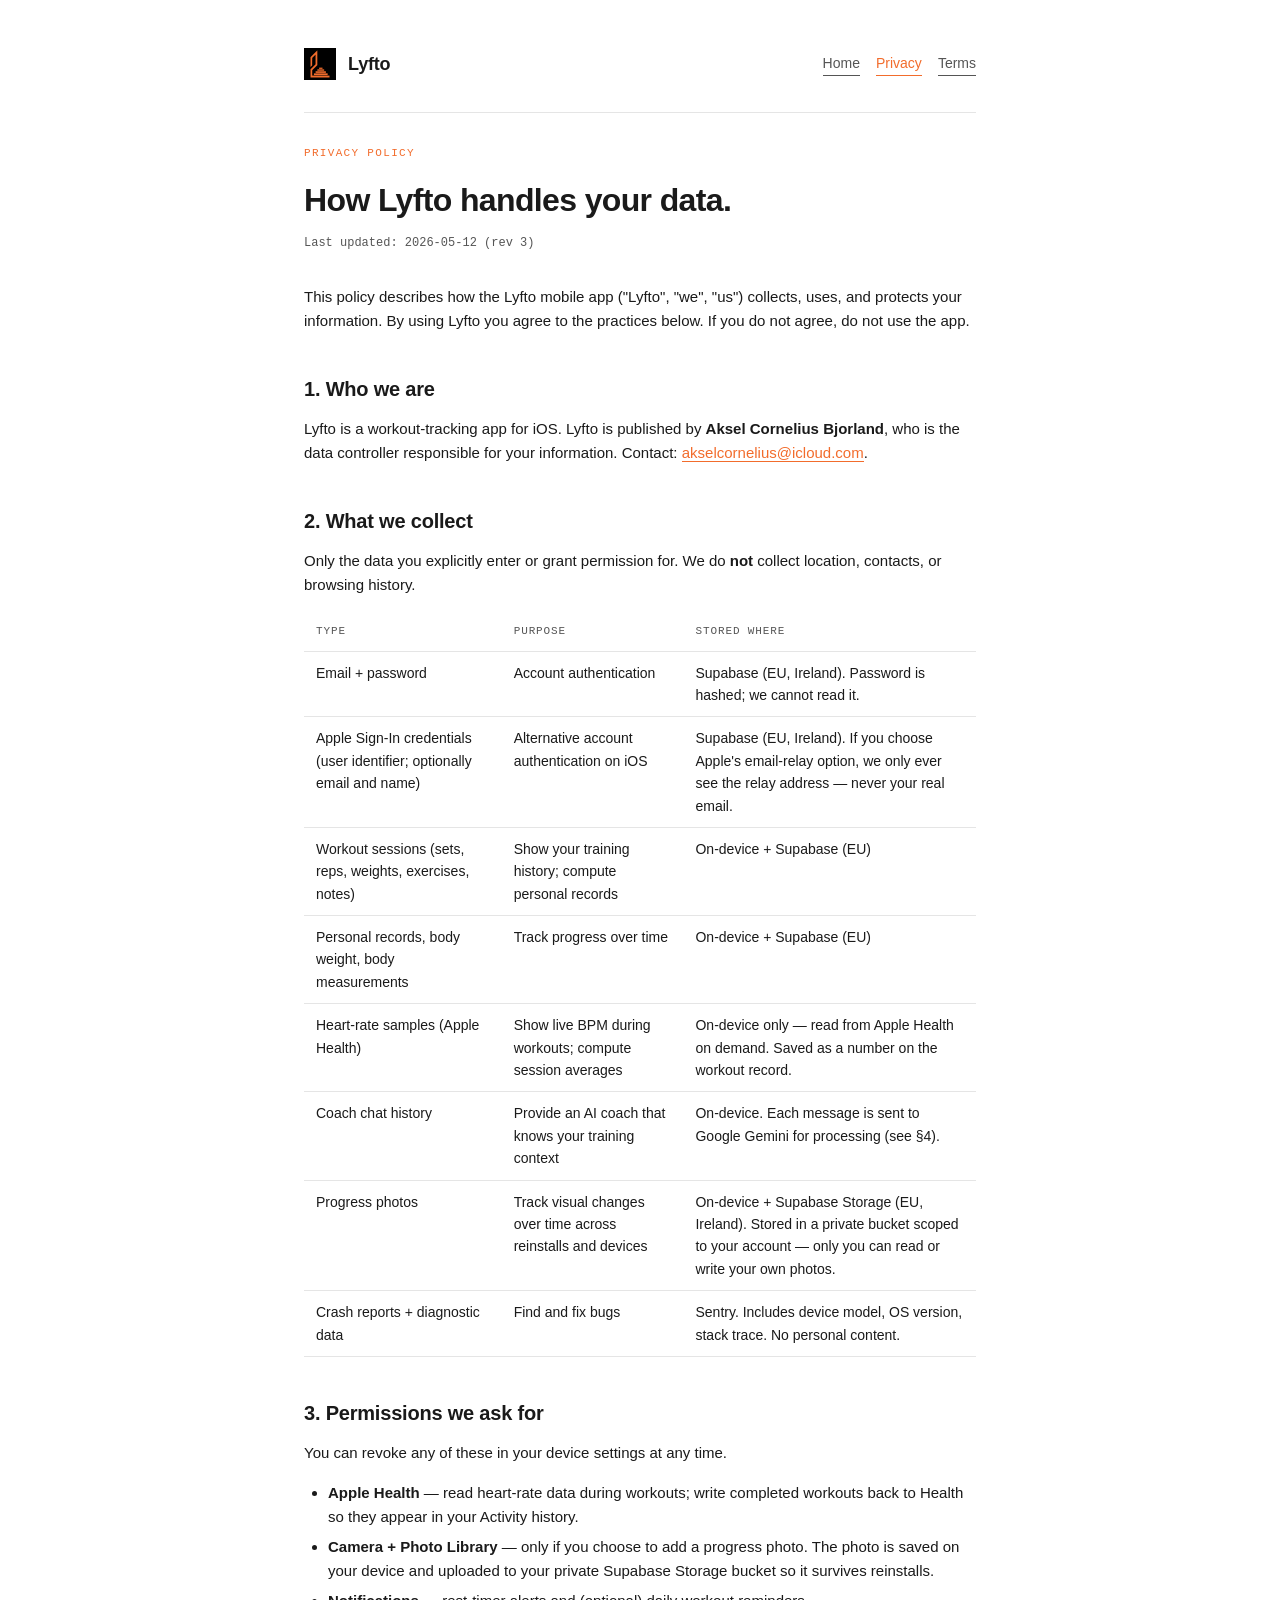
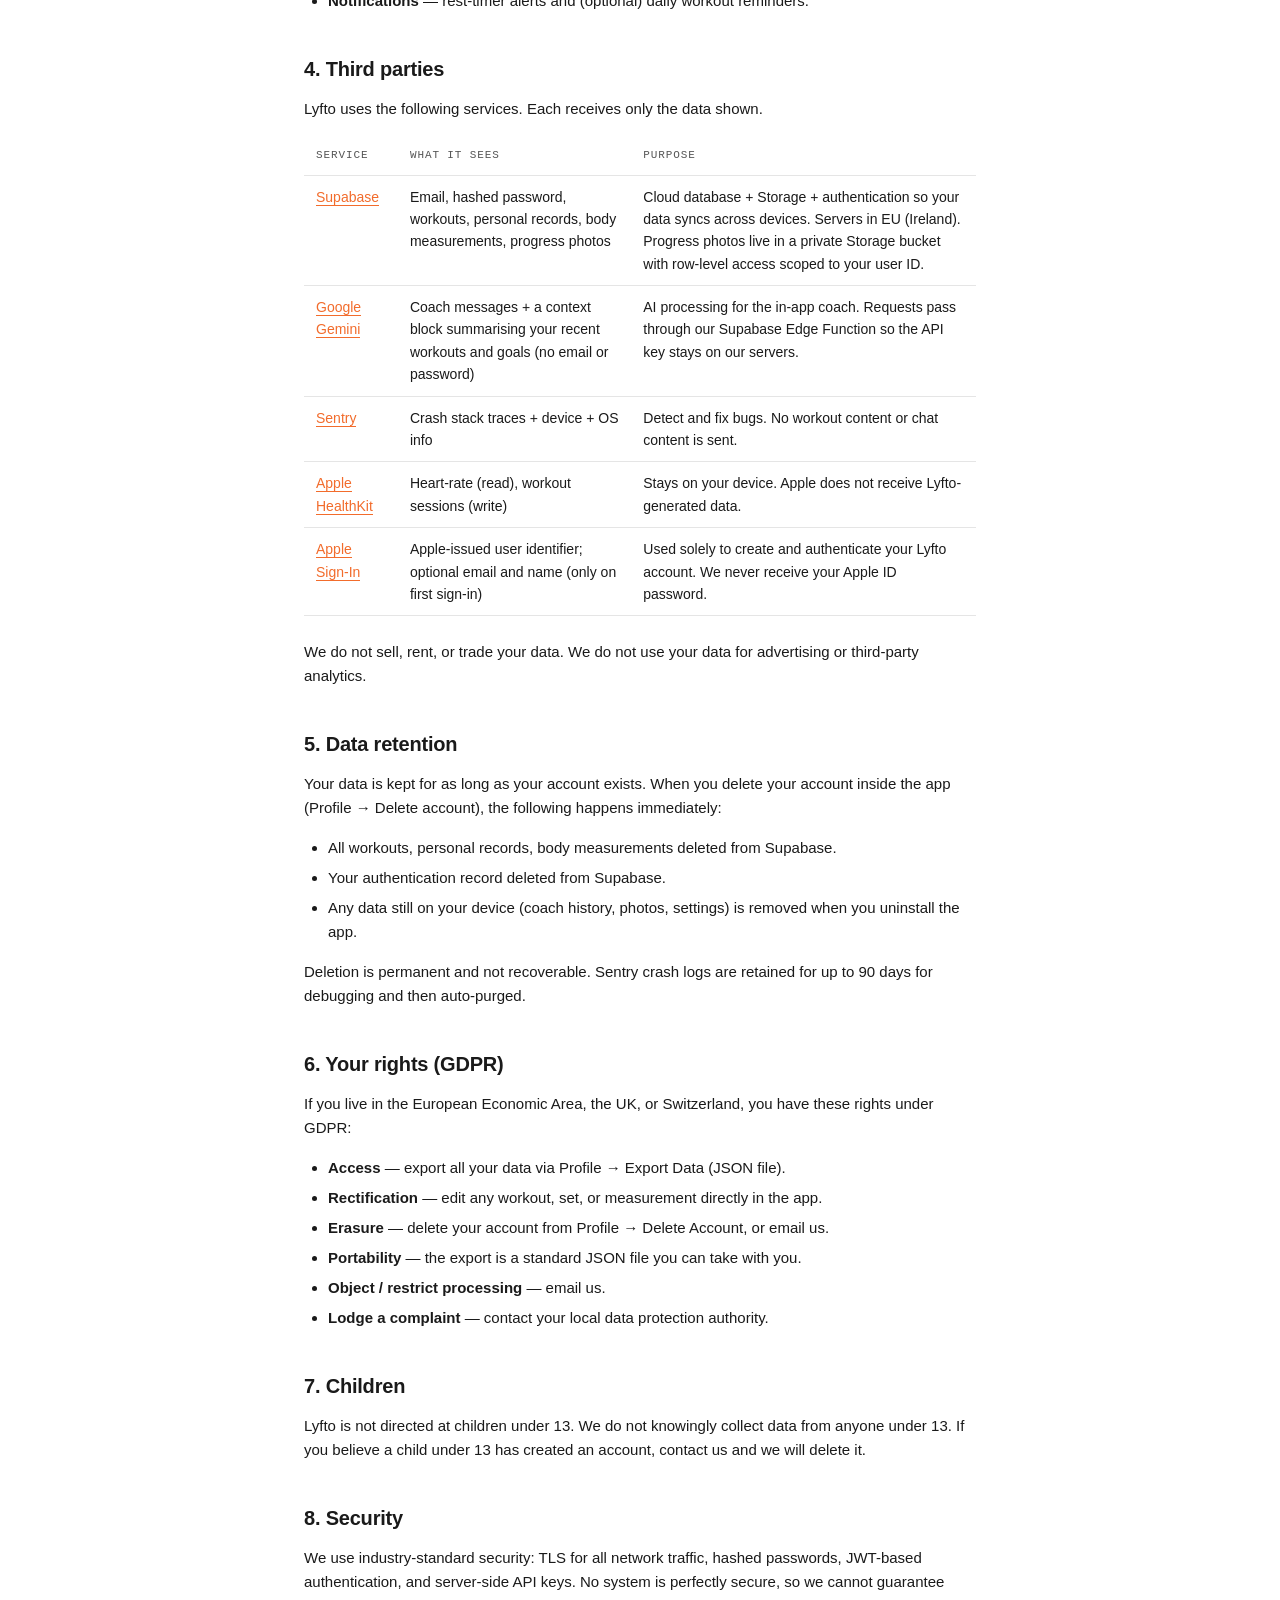
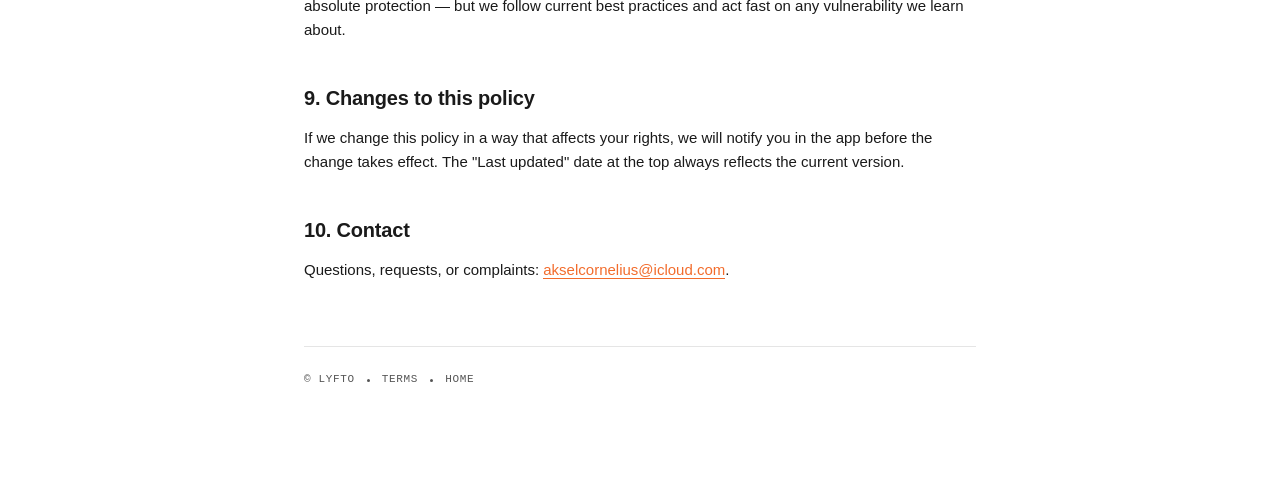
==== privacy.html @ dcddccf0 "fix: Bjorland (not Bjørland)" ====
<!doctype html>
<html lang="en">
<head>
<meta charset="utf-8" />
<meta name="viewport" content="width=device-width, initial-scale=1" />
<title>Lyfto — Privacy Policy</title>
<link rel="stylesheet" href="style.css" />
</head>
<body>
<main>
  <header>
    <div class="brand-mark"></div>
    <span class="brand-name">Lyfto</span>
    <nav>
      <a href="index.html">Home</a>
      <a href="privacy.html" class="active">Privacy</a>
      <a href="terms.html">Terms</a>
    </nav>
  </header>

  <div class="eyebrow">Privacy Policy</div>
  <h1>How Lyfto handles your data.</h1>
  <p class="updated">Last updated: 2026-05-12 (rev 3)</p>

  <p>This policy describes how the Lyfto mobile app ("Lyfto", "we", "us") collects, uses, and protects your information. By using Lyfto you agree to the practices below. If you do not agree, do not use the app.</p>

  <h2>1. Who we are</h2>
  <p>Lyfto is a workout-tracking app for iOS. Lyfto is published by <strong>Aksel Cornelius Bjorland</strong>, who is the data controller responsible for your information. Contact: <a href="mailto:akselcornelius@icloud.com">akselcornelius@icloud.com</a>.</p>

  <h2>2. What we collect</h2>
  <p>Only the data you explicitly enter or grant permission for. We do <strong>not</strong> collect location, contacts, or browsing history.</p>

  <table>
    <thead>
      <tr><th>Type</th><th>Purpose</th><th>Stored where</th></tr>
    </thead>
    <tbody>
      <tr>
        <td>Email + password</td>
        <td>Account authentication</td>
        <td>Supabase (EU, Ireland). Password is hashed; we cannot read it.</td>
      </tr>
      <tr>
        <td>Apple Sign-In credentials (user identifier; optionally email and name)</td>
        <td>Alternative account authentication on iOS</td>
        <td>Supabase (EU, Ireland). If you choose Apple's email-relay option, we only ever see the relay address — never your real email.</td>
      </tr>
      <tr>
        <td>Workout sessions (sets, reps, weights, exercises, notes)</td>
        <td>Show your training history; compute personal records</td>
        <td>On-device + Supabase (EU)</td>
      </tr>
      <tr>
        <td>Personal records, body weight, body measurements</td>
        <td>Track progress over time</td>
        <td>On-device + Supabase (EU)</td>
      </tr>
      <tr>
        <td>Heart-rate samples (Apple Health)</td>
        <td>Show live BPM during workouts; compute session averages</td>
        <td>On-device only — read from Apple Health on demand. Saved as a number on the workout record.</td>
      </tr>
      <tr>
        <td>Coach chat history</td>
        <td>Provide an AI coach that knows your training context</td>
        <td>On-device. Each message is sent to Google Gemini for processing (see §4).</td>
      </tr>
      <tr>
        <td>Progress photos</td>
        <td>Track visual changes over time across reinstalls and devices</td>
        <td>On-device + Supabase Storage (EU, Ireland). Stored in a private bucket scoped to your account — only you can read or write your own photos.</td>
      </tr>
      <tr>
        <td>Crash reports + diagnostic data</td>
        <td>Find and fix bugs</td>
        <td>Sentry. Includes device model, OS version, stack trace. No personal content.</td>
      </tr>
    </tbody>
  </table>

  <h2>3. Permissions we ask for</h2>
  <p>You can revoke any of these in your device settings at any time.</p>
  <ul>
    <li><strong>Apple Health</strong> — read heart-rate data during workouts; write completed workouts back to Health so they appear in your Activity history.</li>
    <li><strong>Camera + Photo Library</strong> — only if you choose to add a progress photo. The photo is saved on your device and uploaded to your private Supabase Storage bucket so it survives reinstalls.</li>
    <li><strong>Notifications</strong> — rest-timer alerts and (optional) daily workout reminders.</li>
  </ul>

  <h2>4. Third parties</h2>
  <p>Lyfto uses the following services. Each receives only the data shown.</p>

  <table>
    <thead>
      <tr><th>Service</th><th>What it sees</th><th>Purpose</th></tr>
    </thead>
    <tbody>
      <tr>
        <td><a href="https://supabase.com/privacy" target="_blank" rel="noopener">Supabase</a></td>
        <td>Email, hashed password, workouts, personal records, body measurements, progress photos</td>
        <td>Cloud database + Storage + authentication so your data syncs across devices. Servers in EU (Ireland). Progress photos live in a private Storage bucket with row-level access scoped to your user ID.</td>
      </tr>
      <tr>
        <td><a href="https://policies.google.com/privacy" target="_blank" rel="noopener">Google Gemini</a></td>
        <td>Coach messages + a context block summarising your recent workouts and goals (no email or password)</td>
        <td>AI processing for the in-app coach. Requests pass through our Supabase Edge Function so the API key stays on our servers.</td>
      </tr>
      <tr>
        <td><a href="https://sentry.io/privacy/" target="_blank" rel="noopener">Sentry</a></td>
        <td>Crash stack traces + device + OS info</td>
        <td>Detect and fix bugs. No workout content or chat content is sent.</td>
      </tr>
      <tr>
        <td><a href="https://www.apple.com/legal/privacy/" target="_blank" rel="noopener">Apple HealthKit</a></td>
        <td>Heart-rate (read), workout sessions (write)</td>
        <td>Stays on your device. Apple does not receive Lyfto-generated data.</td>
      </tr>
      <tr>
        <td><a href="https://www.apple.com/legal/privacy/" target="_blank" rel="noopener">Apple Sign-In</a></td>
        <td>Apple-issued user identifier; optional email and name (only on first sign-in)</td>
        <td>Used solely to create and authenticate your Lyfto account. We never receive your Apple ID password.</td>
      </tr>
    </tbody>
  </table>

  <p>We do not sell, rent, or trade your data. We do not use your data for advertising or third-party analytics.</p>

  <h2>5. Data retention</h2>
  <p>Your data is kept for as long as your account exists. When you delete your account inside the app (Profile → Delete account), the following happens immediately:</p>
  <ul>
    <li>All workouts, personal records, body measurements deleted from Supabase.</li>
    <li>Your authentication record deleted from Supabase.</li>
    <li>Any data still on your device (coach history, photos, settings) is removed when you uninstall the app.</li>
  </ul>
  <p>Deletion is permanent and not recoverable. Sentry crash logs are retained for up to 90 days for debugging and then auto-purged.</p>

  <h2>6. Your rights (GDPR)</h2>
  <p>If you live in the European Economic Area, the UK, or Switzerland, you have these rights under GDPR:</p>
  <ul>
    <li><strong>Access</strong> — export all your data via Profile → Export Data (JSON file).</li>
    <li><strong>Rectification</strong> — edit any workout, set, or measurement directly in the app.</li>
    <li><strong>Erasure</strong> — delete your account from Profile → Delete Account, or email us.</li>
    <li><strong>Portability</strong> — the export is a standard JSON file you can take with you.</li>
    <li><strong>Object / restrict processing</strong> — email us.</li>
    <li><strong>Lodge a complaint</strong> — contact your local data protection authority.</li>
  </ul>

  <h2>7. Children</h2>
  <p>Lyfto is not directed at children under 13. We do not knowingly collect data from anyone under 13. If you believe a child under 13 has created an account, contact us and we will delete it.</p>

  <h2>8. Security</h2>
  <p>We use industry-standard security: TLS for all network traffic, hashed passwords, JWT-based authentication, and server-side API keys. No system is perfectly secure, so we cannot guarantee absolute protection — but we follow current best practices and act fast on any vulnerability we learn about.</p>

  <h2>9. Changes to this policy</h2>
  <p>If we change this policy in a way that affects your rights, we will notify you in the app before the change takes effect. The "Last updated" date at the top always reflects the current version.</p>

  <h2>10. Contact</h2>
  <p>Questions, requests, or complaints: <a href="mailto:akselcornelius@icloud.com">akselcornelius@icloud.com</a>.</p>

  <footer>
    <span>© Lyfto</span>
    <span class="dot"></span>
    <a href="terms.html" style="border:none;color:inherit;">Terms</a>
    <span class="dot"></span>
    <a href="index.html" style="border:none;color:inherit;">Home</a>
  </footer>
</main>
</body>
</html>
---- style.css ----
:root {
  --bg: #ffffff;
  --bg-alt: #fafafa;
  --text: #1a1a1a;
  --text-muted: #555;
  --border: #e5e5e5;
  --accent: #f26c2c;
  --mono: ui-monospace, SFMono-Regular, Menlo, Consolas, monospace;
  --sans: -apple-system, BlinkMacSystemFont, "Segoe UI", Helvetica, Arial, sans-serif;
}

@media (prefers-color-scheme: dark) {
  :root {
    --bg: #0a0a0a;
    --bg-alt: #111;
    --text: #f5f5f5;
    --text-muted: #aaa;
    --border: rgba(255,255,255,0.1);
  }
}

* { box-sizing: border-box; }

html, body {
  margin: 0;
  padding: 0;
  background: var(--bg);
  color: var(--text);
  font-family: var(--sans);
  -webkit-font-smoothing: antialiased;
  line-height: 1.6;
}

main {
  max-width: 720px;
  margin: 0 auto;
  padding: 48px 24px 96px;
}

header {
  display: flex;
  align-items: center;
  gap: 12px;
  padding-bottom: 32px;
  border-bottom: 1px solid var(--border);
  margin-bottom: 32px;
}

.brand-mark {
  width: 32px;
  height: 32px;
  background: url("logo.png") center/contain no-repeat;
}

.brand-name {
  font-weight: 600;
  font-size: 18px;
  letter-spacing: -0.01em;
}

nav {
  margin-left: auto;
  display: flex;
  gap: 16px;
  font-size: 14px;
}

nav a {
  color: var(--text-muted);
  text-decoration: none;
}

nav a:hover, nav a.active { color: var(--accent); }

h1 {
  font-size: 32px;
  font-weight: 700;
  letter-spacing: -0.02em;
  margin: 0 0 8px;
}

.eyebrow {
  font-family: var(--mono);
  font-size: 11px;
  letter-spacing: 0.12em;
  text-transform: uppercase;
  color: var(--accent);
  margin-bottom: 12px;
}

.updated {
  font-family: var(--mono);
  font-size: 12px;
  color: var(--text-muted);
  margin-bottom: 32px;
}

h2 {
  font-size: 20px;
  font-weight: 600;
  margin: 40px 0 12px;
  letter-spacing: -0.01em;
}

h3 {
  font-size: 16px;
  font-weight: 600;
  margin: 24px 0 8px;
}

p, li {
  font-size: 15px;
  color: var(--text);
}

p { margin: 0 0 16px; }

ul, ol {
  padding-left: 24px;
  margin: 0 0 16px;
}

li { margin-bottom: 6px; }

a {
  color: var(--accent);
  text-decoration: none;
  border-bottom: 1px solid currentColor;
}

a:hover { opacity: 0.8; }

table {
  width: 100%;
  border-collapse: collapse;
  margin: 16px 0 24px;
  font-size: 14px;
}

th, td {
  padding: 10px 12px;
  text-align: left;
  border-bottom: 1px solid var(--border);
  vertical-align: top;
}

th {
  font-family: var(--mono);
  font-size: 11px;
  letter-spacing: 0.08em;
  text-transform: uppercase;
  color: var(--text-muted);
  font-weight: 500;
}

code, .mono {
  font-family: var(--mono);
  font-size: 13px;
  background: var(--bg-alt);
  padding: 2px 6px;
  border-radius: 4px;
  border: 1px solid var(--border);
}

footer {
  margin-top: 64px;
  padding-top: 24px;
  border-top: 1px solid var(--border);
  font-family: var(--mono);
  font-size: 11px;
  letter-spacing: 0.06em;
  text-transform: uppercase;
  color: var(--text-muted);
  display: flex;
  gap: 12px;
  align-items: center;
}

footer .dot {
  width: 3px;
  height: 3px;
  border-radius: 50%;
  background: var(--text-muted);
}
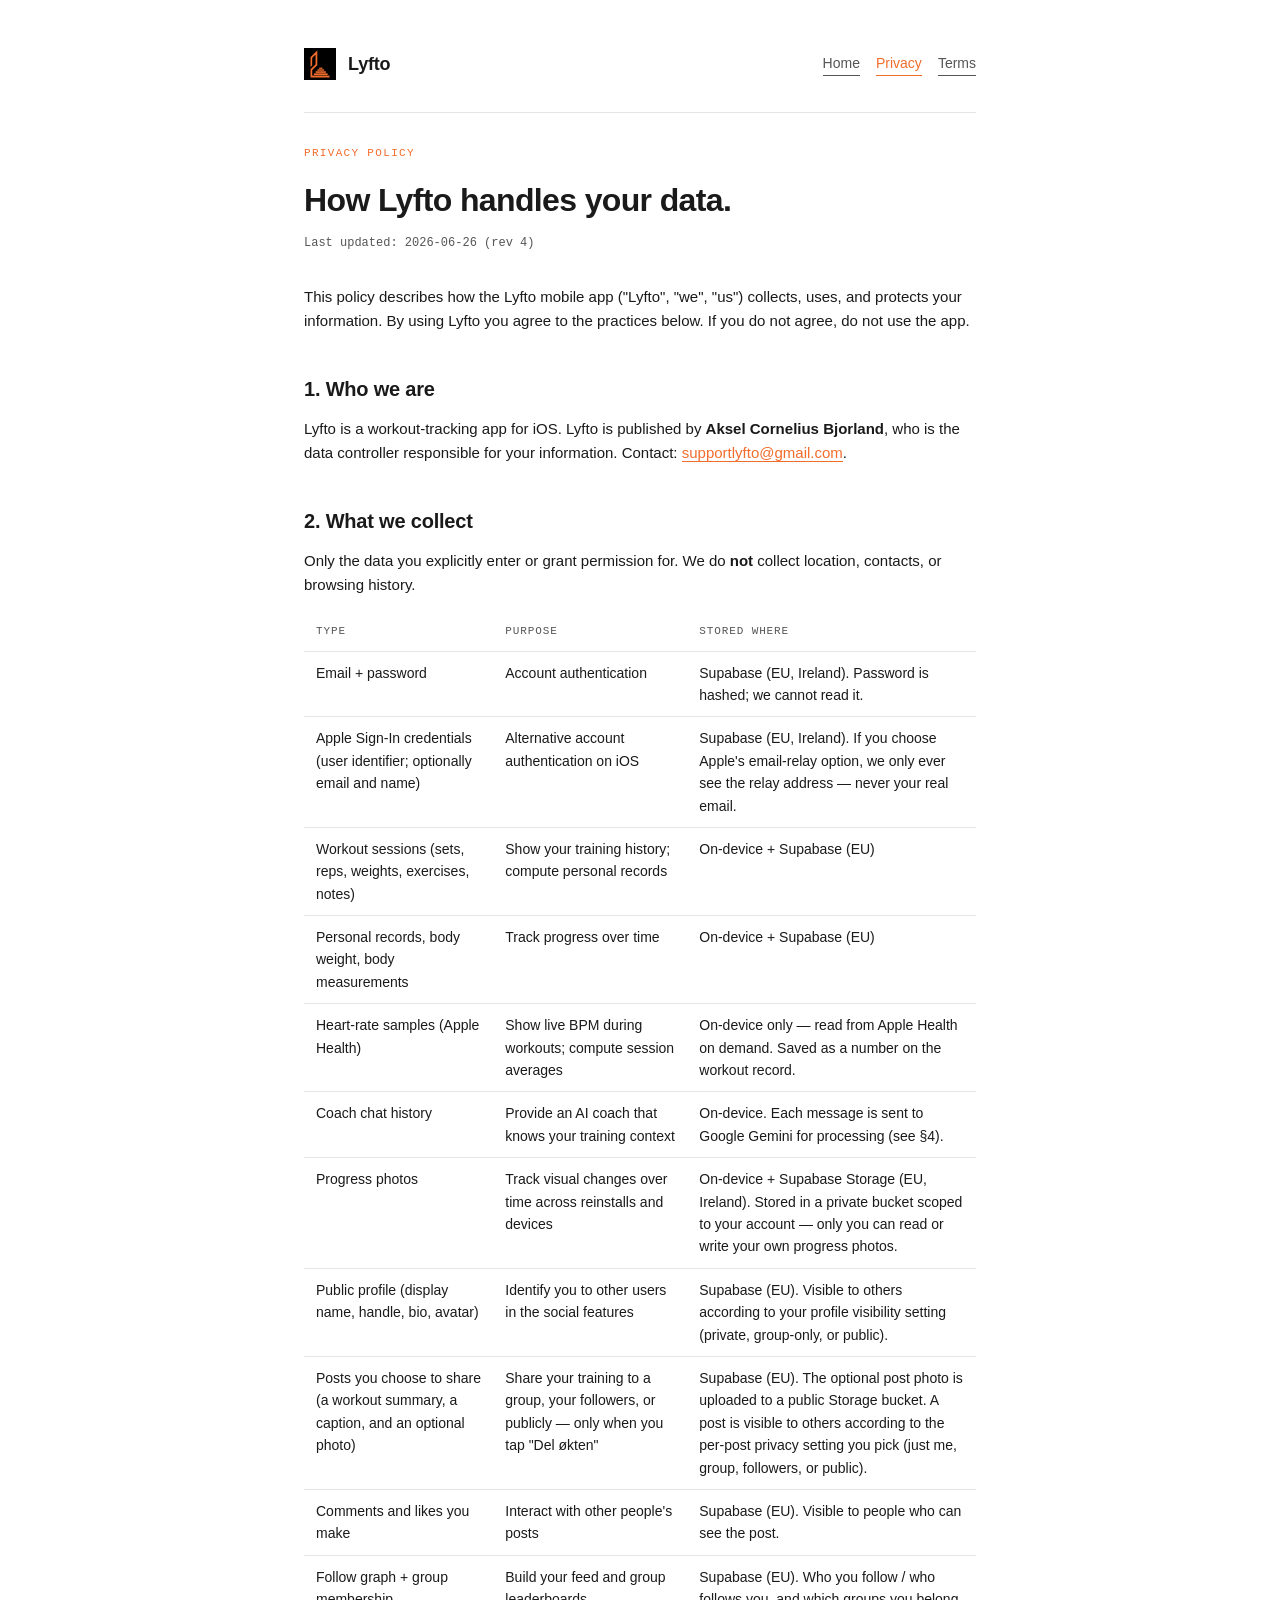
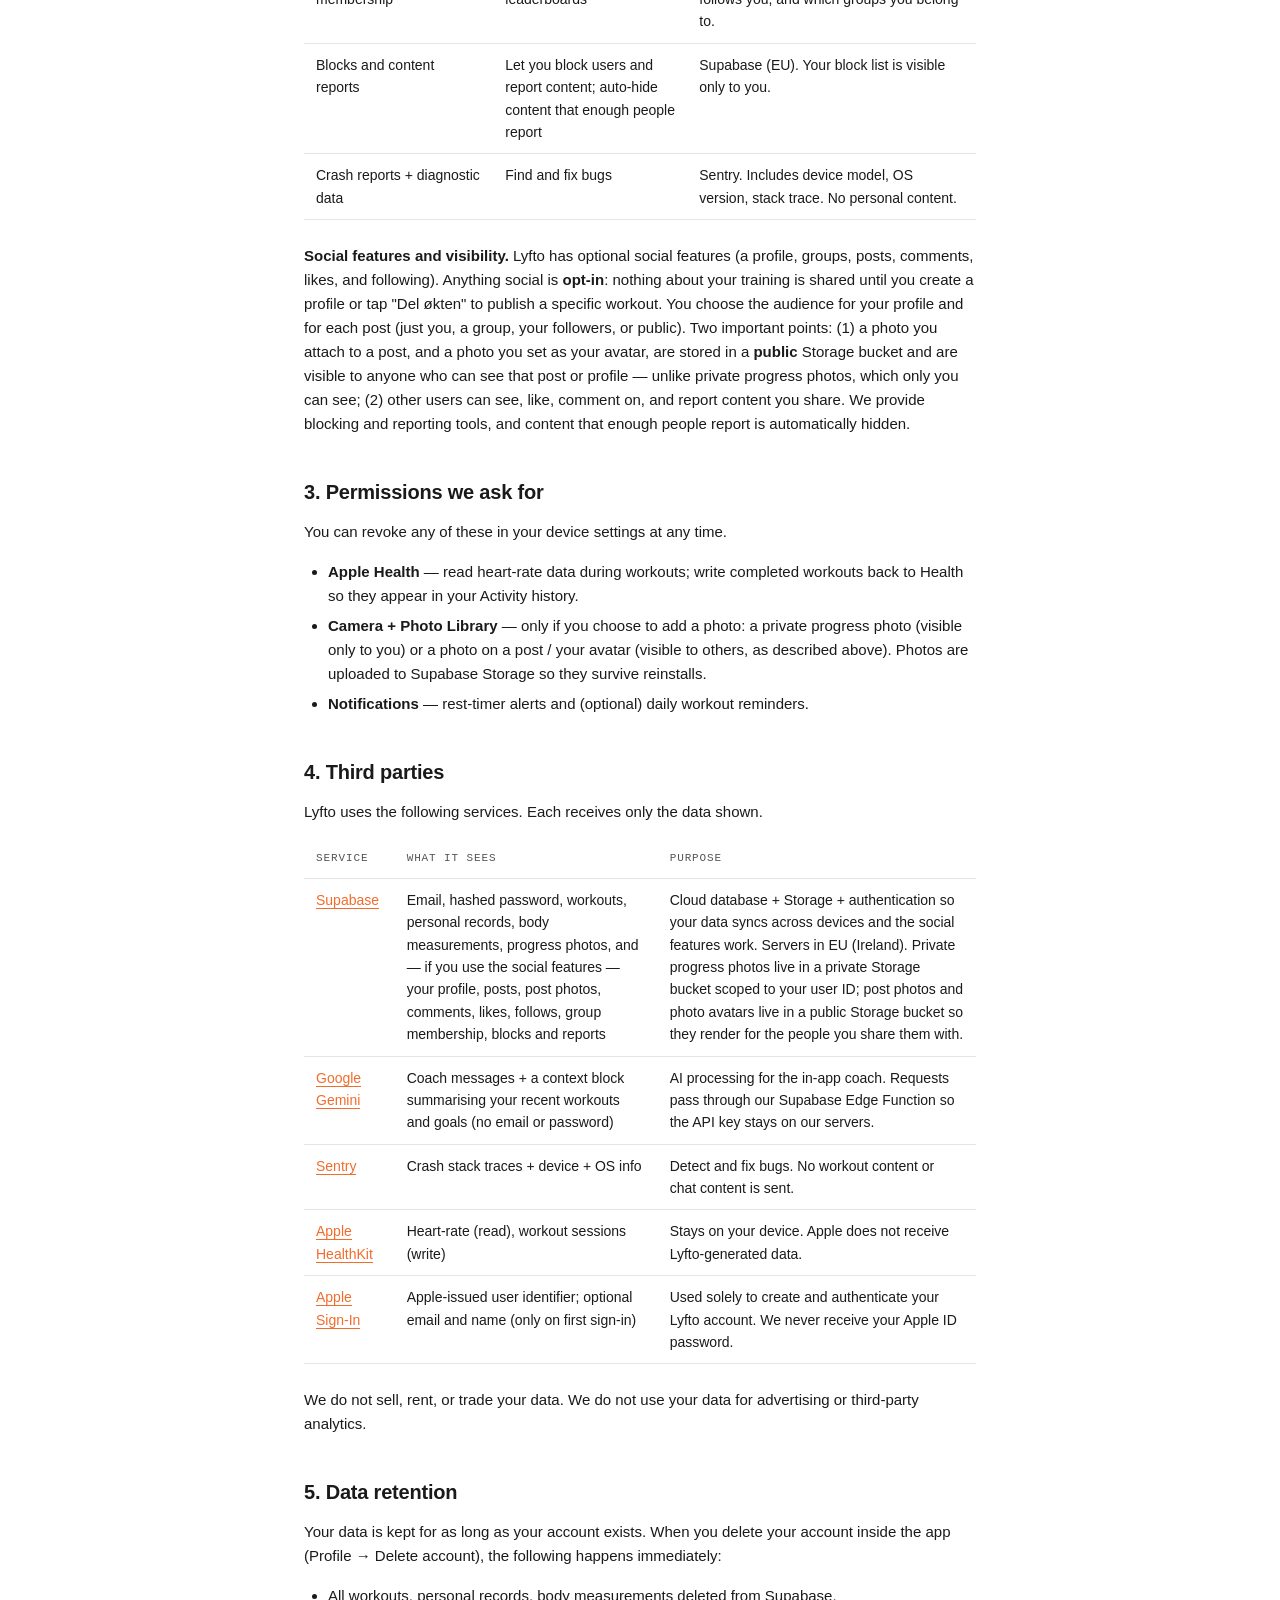
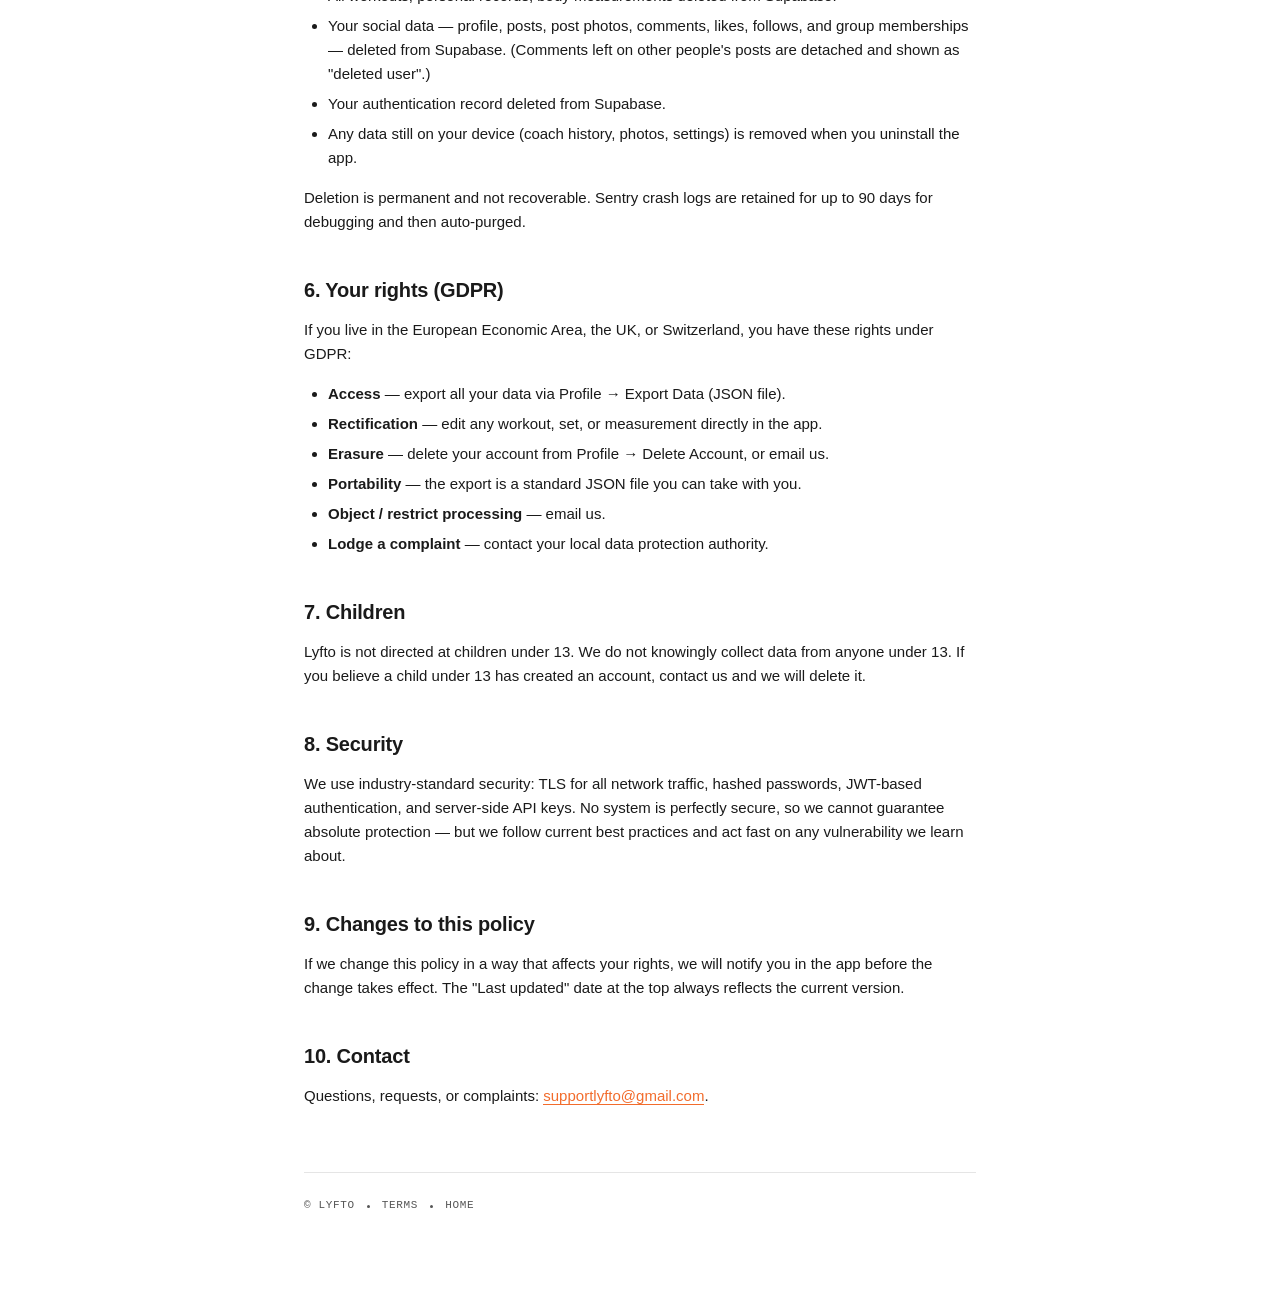
==== commit 14f02c69: "Update privacy + terms: support email, social/UGC disclosure, dates - Contact email -> supportlyfto@" ====
--- a/privacy.html
+++ b/privacy.html
@@ -20,12 +20,12 @@
 
   <div class="eyebrow">Privacy Policy</div>
   <h1>How Lyfto handles your data.</h1>
-  <p class="updated">Last updated: 2026-05-12 (rev 3)</p>
+  <p class="updated">Last updated: 2026-06-26 (rev 4)</p>
 
   <p>This policy describes how the Lyfto mobile app ("Lyfto", "we", "us") collects, uses, and protects your information. By using Lyfto you agree to the practices below. If you do not agree, do not use the app.</p>
 
   <h2>1. Who we are</h2>
-  <p>Lyfto is a workout-tracking app for iOS. Lyfto is published by <strong>Aksel Cornelius Bjorland</strong>, who is the data controller responsible for your information. Contact: <a href="mailto:akselcornelius@icloud.com">akselcornelius@icloud.com</a>.</p>
+  <p>Lyfto is a workout-tracking app for iOS. Lyfto is published by <strong>Aksel Cornelius Bjorland</strong>, who is the data controller responsible for your information. Contact: <a href="mailto:supportlyfto@gmail.com">supportlyfto@gmail.com</a>.</p>
 
   <h2>2. What we collect</h2>
   <p>Only the data you explicitly enter or grant permission for. We do <strong>not</strong> collect location, contacts, or browsing history.</p>
@@ -68,7 +68,32 @@
       <tr>
         <td>Progress photos</td>
         <td>Track visual changes over time across reinstalls and devices</td>
-        <td>On-device + Supabase Storage (EU, Ireland). Stored in a private bucket scoped to your account — only you can read or write your own photos.</td>
+        <td>On-device + Supabase Storage (EU, Ireland). Stored in a private bucket scoped to your account — only you can read or write your own progress photos.</td>
+      </tr>
+      <tr>
+        <td>Public profile (display name, handle, bio, avatar)</td>
+        <td>Identify you to other users in the social features</td>
+        <td>Supabase (EU). Visible to others according to your profile visibility setting (private, group-only, or public).</td>
+      </tr>
+      <tr>
+        <td>Posts you choose to share (a workout summary, a caption, and an optional photo)</td>
+        <td>Share your training to a group, your followers, or publicly — only when you tap "Del økten"</td>
+        <td>Supabase (EU). The optional post photo is uploaded to a public Storage bucket. A post is visible to others according to the per-post privacy setting you pick (just me, group, followers, or public).</td>
+      </tr>
+      <tr>
+        <td>Comments and likes you make</td>
+        <td>Interact with other people's posts</td>
+        <td>Supabase (EU). Visible to people who can see the post.</td>
+      </tr>
+      <tr>
+        <td>Follow graph + group membership</td>
+        <td>Build your feed and group leaderboards</td>
+        <td>Supabase (EU). Who you follow / who follows you, and which groups you belong to.</td>
+      </tr>
+      <tr>
+        <td>Blocks and content reports</td>
+        <td>Let you block users and report content; auto-hide content that enough people report</td>
+        <td>Supabase (EU). Your block list is visible only to you.</td>
       </tr>
       <tr>
         <td>Crash reports + diagnostic data</td>
@@ -78,11 +103,13 @@
     </tbody>
   </table>
 
+  <p><strong>Social features and visibility.</strong> Lyfto has optional social features (a profile, groups, posts, comments, likes, and following). Anything social is <strong>opt-in</strong>: nothing about your training is shared until you create a profile or tap "Del økten" to publish a specific workout. You choose the audience for your profile and for each post (just you, a group, your followers, or public). Two important points: (1) a photo you attach to a post, and a photo you set as your avatar, are stored in a <strong>public</strong> Storage bucket and are visible to anyone who can see that post or profile — unlike private progress photos, which only you can see; (2) other users can see, like, comment on, and report content you share. We provide blocking and reporting tools, and content that enough people report is automatically hidden.</p>
+
   <h2>3. Permissions we ask for</h2>
   <p>You can revoke any of these in your device settings at any time.</p>
   <ul>
     <li><strong>Apple Health</strong> — read heart-rate data during workouts; write completed workouts back to Health so they appear in your Activity history.</li>
-    <li><strong>Camera + Photo Library</strong> — only if you choose to add a progress photo. The photo is saved on your device and uploaded to your private Supabase Storage bucket so it survives reinstalls.</li>
+    <li><strong>Camera + Photo Library</strong> — only if you choose to add a photo: a private progress photo (visible only to you) or a photo on a post / your avatar (visible to others, as described above). Photos are uploaded to Supabase Storage so they survive reinstalls.</li>
     <li><strong>Notifications</strong> — rest-timer alerts and (optional) daily workout reminders.</li>
   </ul>
 
@@ -96,8 +123,8 @@
     <tbody>
       <tr>
         <td><a href="https://supabase.com/privacy" target="_blank" rel="noopener">Supabase</a></td>
-        <td>Email, hashed password, workouts, personal records, body measurements, progress photos</td>
-        <td>Cloud database + Storage + authentication so your data syncs across devices. Servers in EU (Ireland). Progress photos live in a private Storage bucket with row-level access scoped to your user ID.</td>
+        <td>Email, hashed password, workouts, personal records, body measurements, progress photos, and — if you use the social features — your profile, posts, post photos, comments, likes, follows, group membership, blocks and reports</td>
+        <td>Cloud database + Storage + authentication so your data syncs across devices and the social features work. Servers in EU (Ireland). Private progress photos live in a private Storage bucket scoped to your user ID; post photos and photo avatars live in a public Storage bucket so they render for the people you share them with.</td>
       </tr>
       <tr>
         <td><a href="https://policies.google.com/privacy" target="_blank" rel="noopener">Google Gemini</a></td>
@@ -128,6 +155,7 @@
   <p>Your data is kept for as long as your account exists. When you delete your account inside the app (Profile → Delete account), the following happens immediately:</p>
   <ul>
     <li>All workouts, personal records, body measurements deleted from Supabase.</li>
+    <li>Your social data — profile, posts, post photos, comments, likes, follows, and group memberships — deleted from Supabase. (Comments left on other people's posts are detached and shown as "deleted user".)</li>
     <li>Your authentication record deleted from Supabase.</li>
     <li>Any data still on your device (coach history, photos, settings) is removed when you uninstall the app.</li>
   </ul>
@@ -154,7 +182,7 @@
   <p>If we change this policy in a way that affects your rights, we will notify you in the app before the change takes effect. The "Last updated" date at the top always reflects the current version.</p>
 
   <h2>10. Contact</h2>
-  <p>Questions, requests, or complaints: <a href="mailto:akselcornelius@icloud.com">akselcornelius@icloud.com</a>.</p>
+  <p>Questions, requests, or complaints: <a href="mailto:supportlyfto@gmail.com">supportlyfto@gmail.com</a>.</p>
 
   <footer>
     <span>© Lyfto</span>
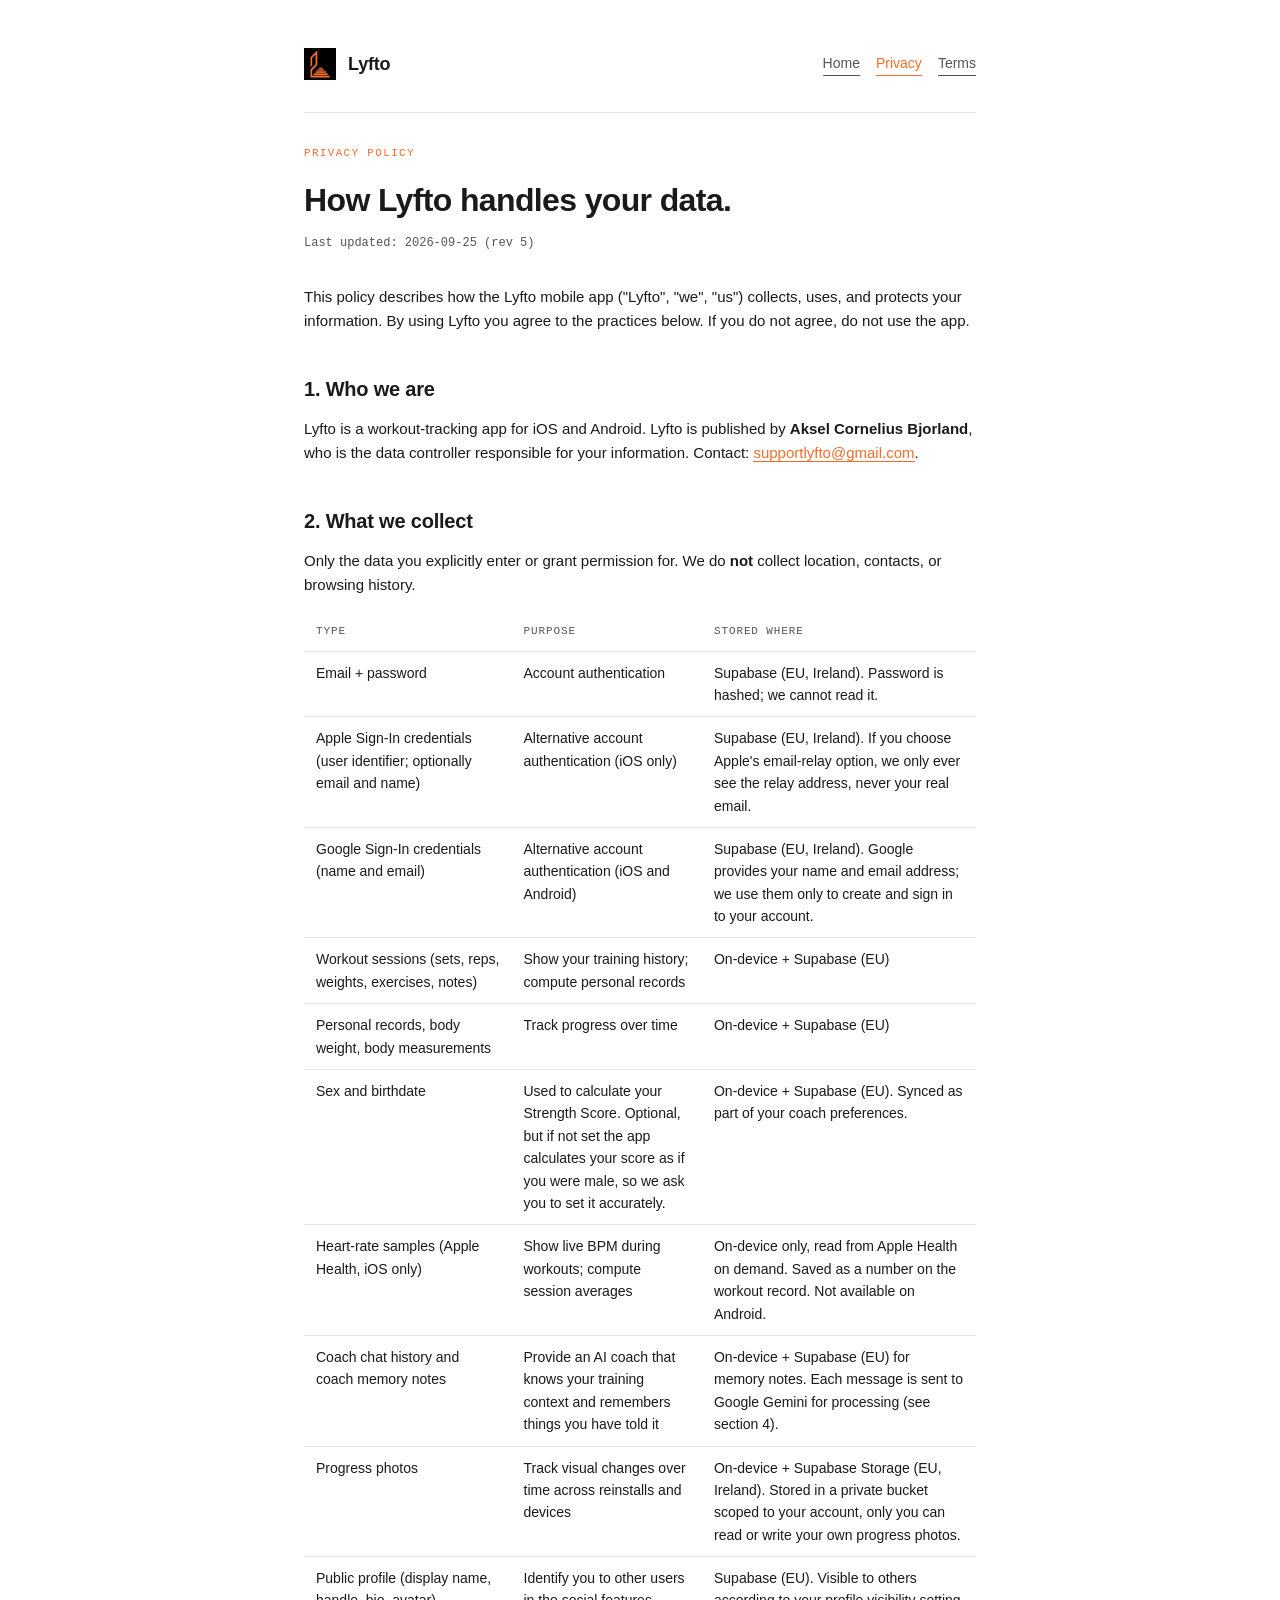
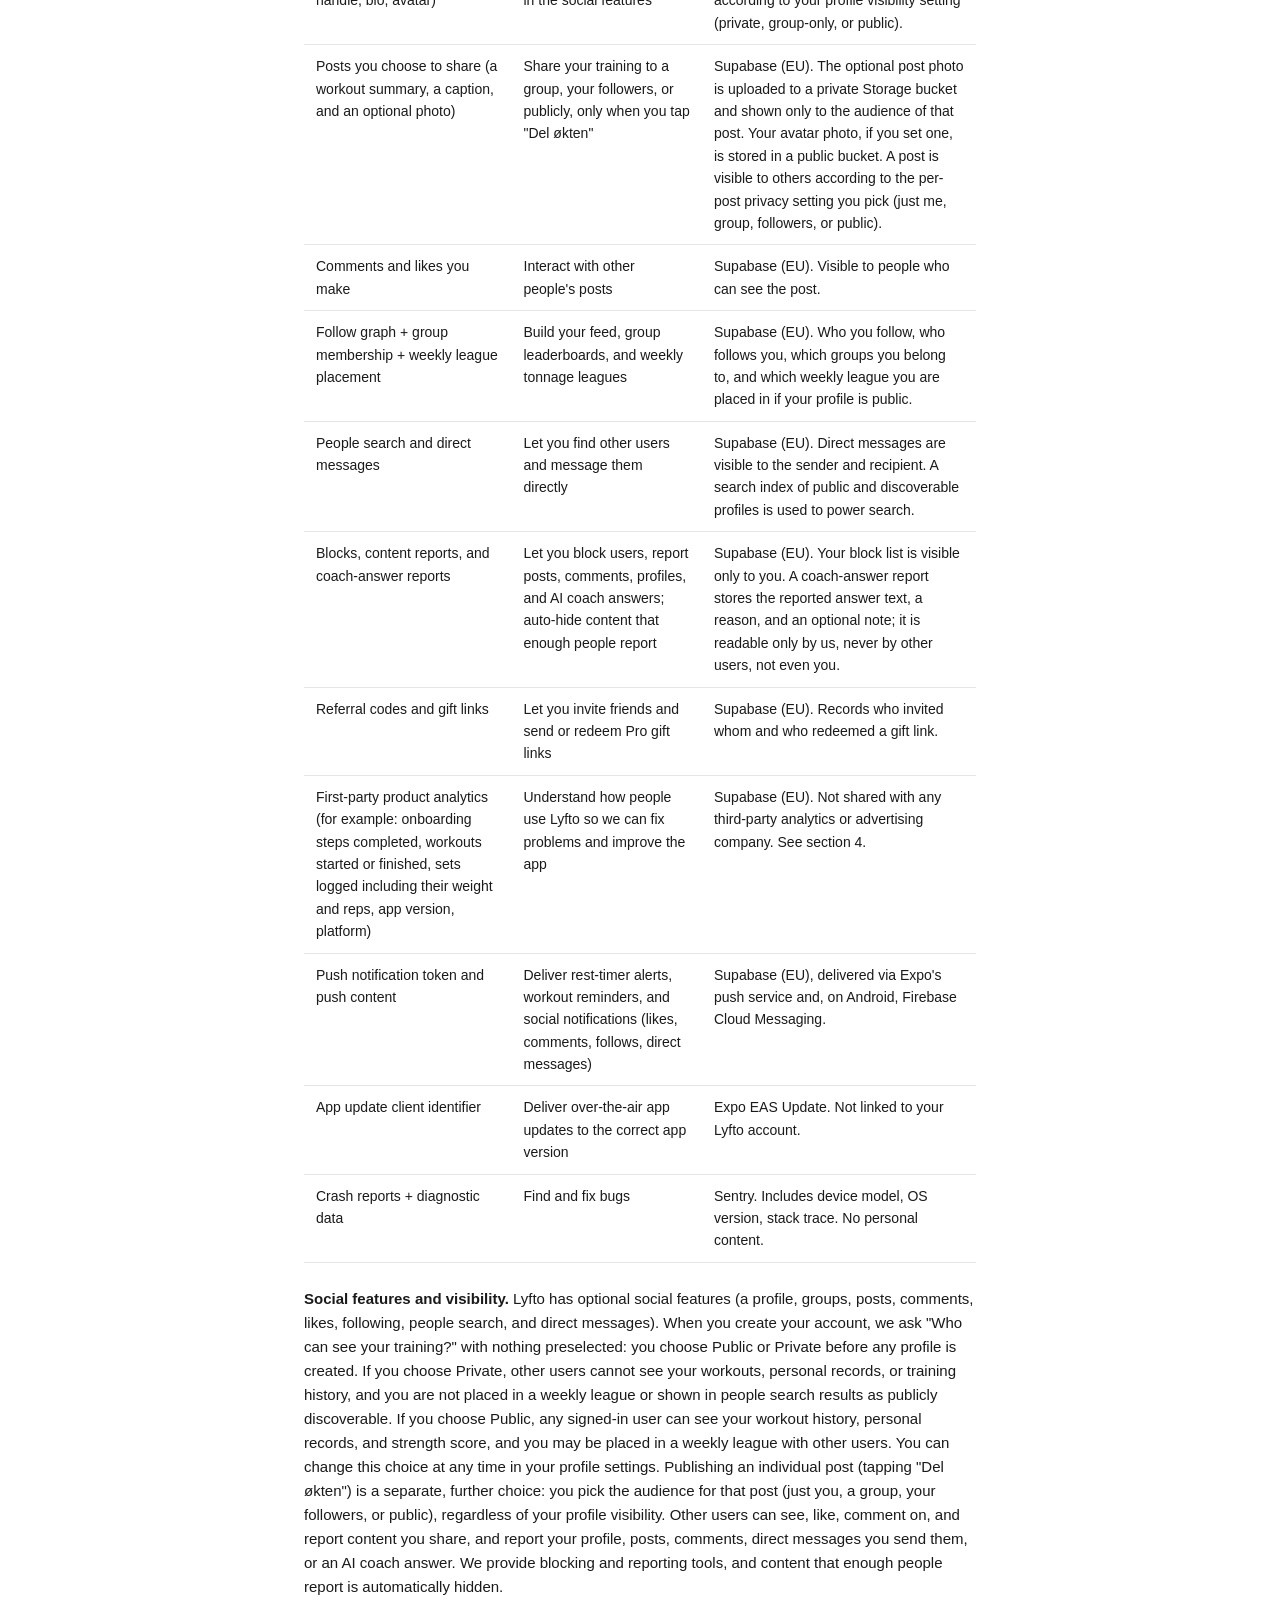
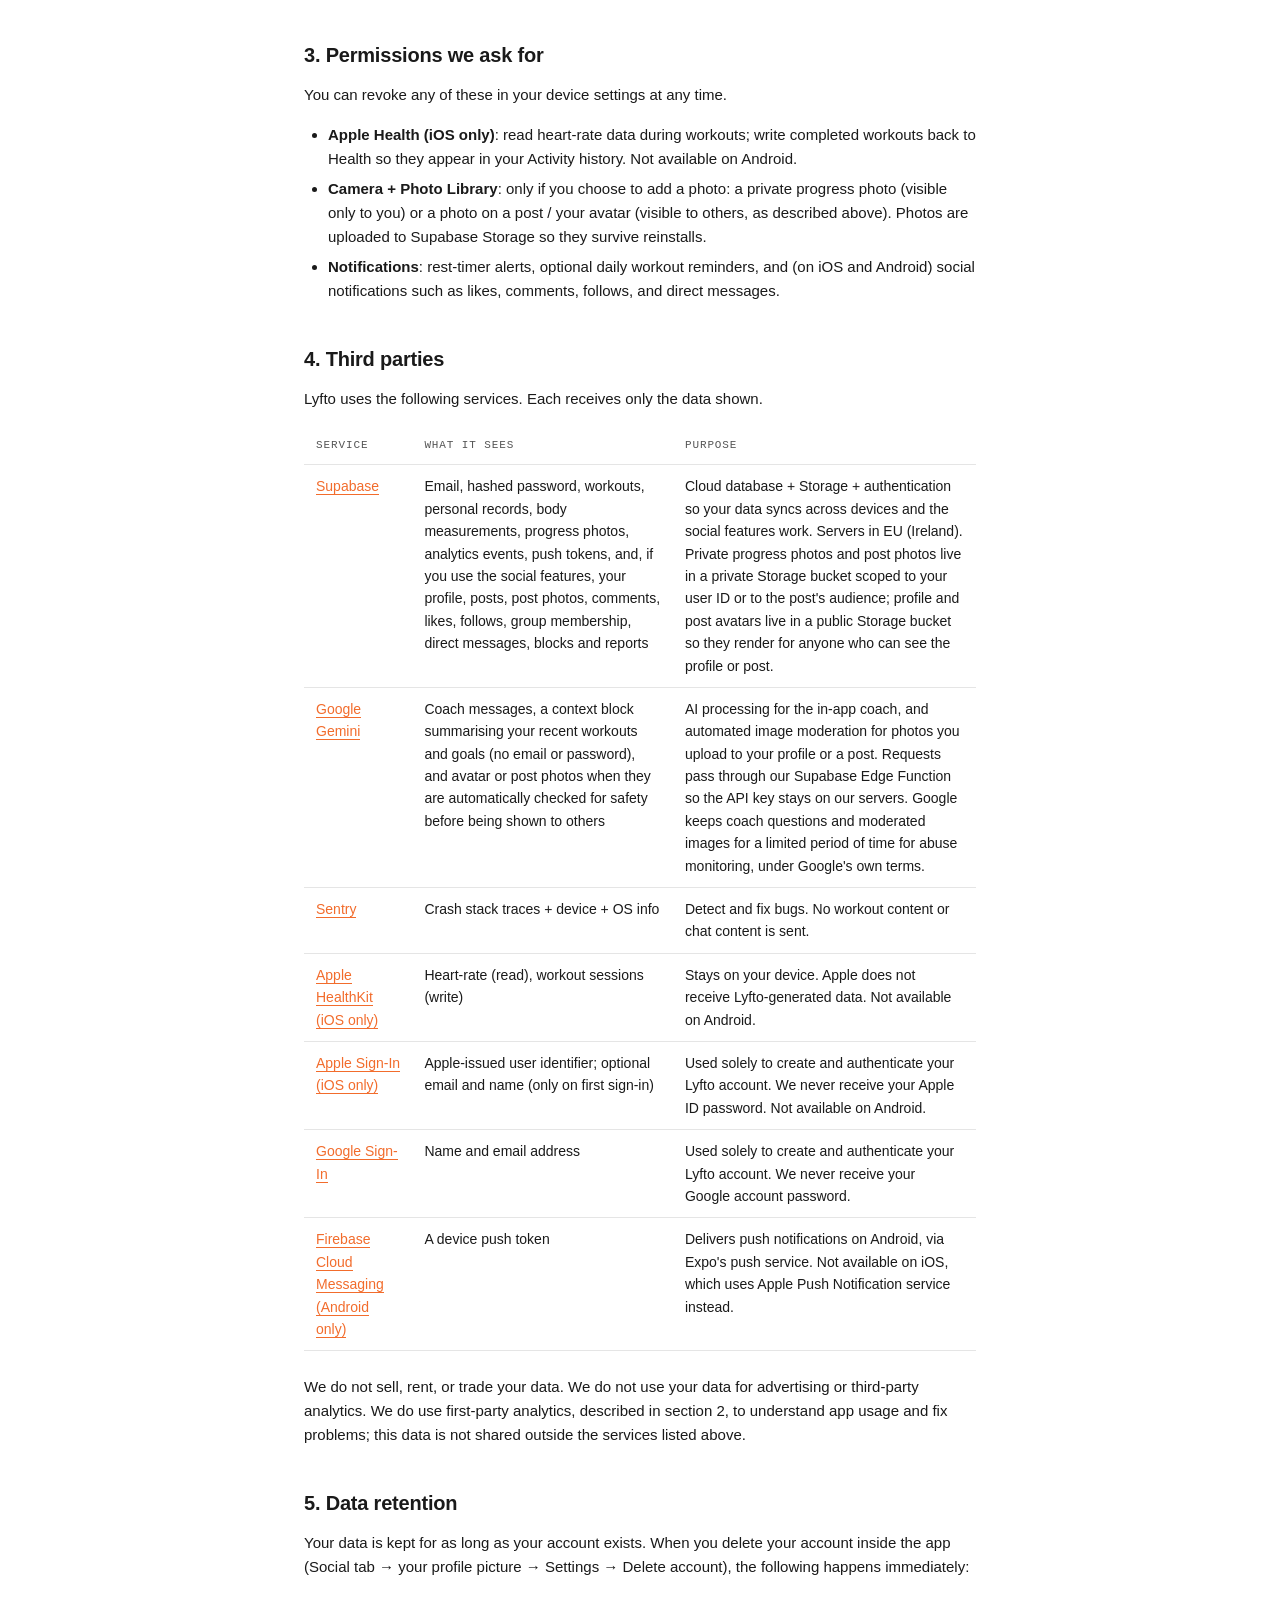
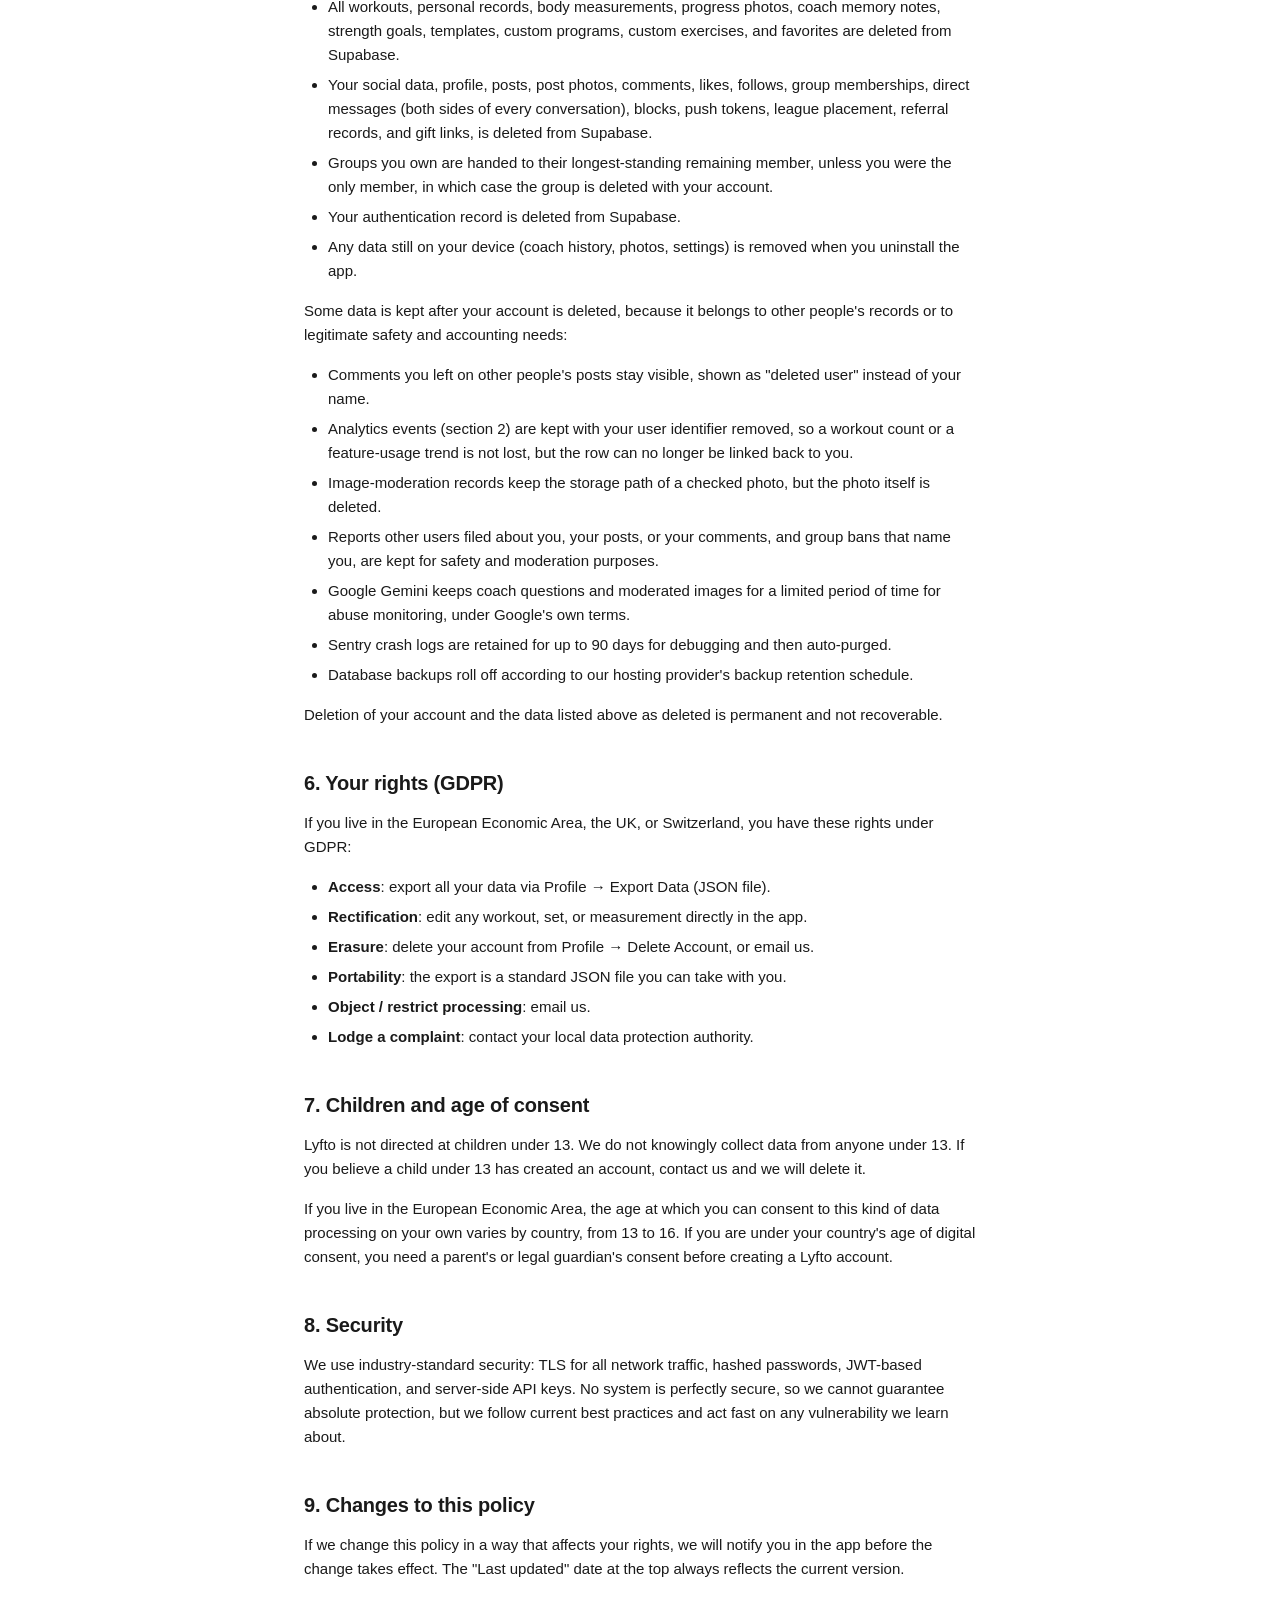
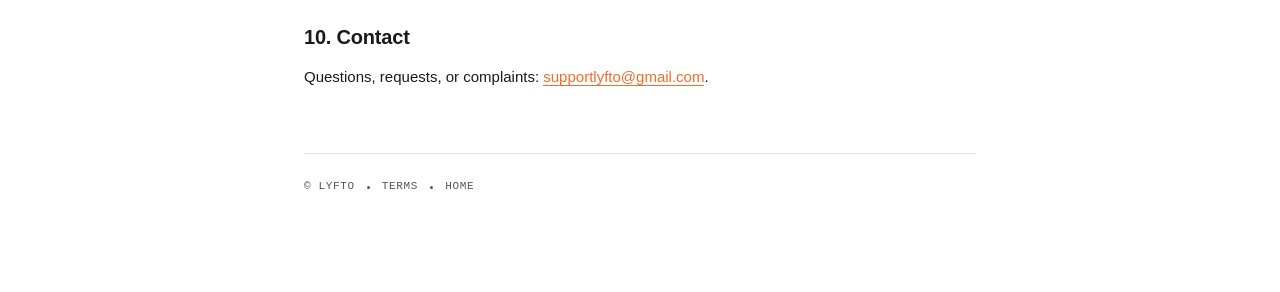
==== commit a6389711: "privacy: rev 5 for Android release, matches Data safety form Bumps to rev 5 (2026-09-25) and address" ====
--- a/privacy.html
+++ b/privacy.html
@@ -3,7 +3,7 @@
 <head>
 <meta charset="utf-8" />
 <meta name="viewport" content="width=device-width, initial-scale=1" />
-<title>Lyfto — Privacy Policy</title>
+<title>Lyfto: Privacy Policy</title>
 <link rel="stylesheet" href="style.css" />
 </head>
 <body>
@@ -20,12 +20,12 @@
 
   <div class="eyebrow">Privacy Policy</div>
   <h1>How Lyfto handles your data.</h1>
-  <p class="updated">Last updated: 2026-06-26 (rev 4)</p>
+  <p class="updated">Last updated: 2026-09-25 (rev 5)</p>
 
   <p>This policy describes how the Lyfto mobile app ("Lyfto", "we", "us") collects, uses, and protects your information. By using Lyfto you agree to the practices below. If you do not agree, do not use the app.</p>
 
   <h2>1. Who we are</h2>
-  <p>Lyfto is a workout-tracking app for iOS. Lyfto is published by <strong>Aksel Cornelius Bjorland</strong>, who is the data controller responsible for your information. Contact: <a href="mailto:supportlyfto@gmail.com">supportlyfto@gmail.com</a>.</p>
+  <p>Lyfto is a workout-tracking app for iOS and Android. Lyfto is published by <strong>Aksel Cornelius Bjorland</strong>, who is the data controller responsible for your information. Contact: <a href="mailto:supportlyfto@gmail.com">supportlyfto@gmail.com</a>.</p>
 
   <h2>2. What we collect</h2>
   <p>Only the data you explicitly enter or grant permission for. We do <strong>not</strong> collect location, contacts, or browsing history.</p>
@@ -42,8 +42,13 @@
       </tr>
       <tr>
         <td>Apple Sign-In credentials (user identifier; optionally email and name)</td>
-        <td>Alternative account authentication on iOS</td>
-        <td>Supabase (EU, Ireland). If you choose Apple's email-relay option, we only ever see the relay address — never your real email.</td>
+        <td>Alternative account authentication (iOS only)</td>
+        <td>Supabase (EU, Ireland). If you choose Apple's email-relay option, we only ever see the relay address, never your real email.</td>
+      </tr>
+      <tr>
+        <td>Google Sign-In credentials (name and email)</td>
+        <td>Alternative account authentication (iOS and Android)</td>
+        <td>Supabase (EU, Ireland). Google provides your name and email address; we use them only to create and sign in to your account.</td>
       </tr>
       <tr>
         <td>Workout sessions (sets, reps, weights, exercises, notes)</td>
@@ -56,19 +61,24 @@
         <td>On-device + Supabase (EU)</td>
       </tr>
       <tr>
-        <td>Heart-rate samples (Apple Health)</td>
+        <td>Sex and birthdate</td>
+        <td>Used to calculate your Strength Score. Optional, but if not set the app calculates your score as if you were male, so we ask you to set it accurately.</td>
+        <td>On-device + Supabase (EU). Synced as part of your coach preferences.</td>
+      </tr>
+      <tr>
+        <td>Heart-rate samples (Apple Health, iOS only)</td>
         <td>Show live BPM during workouts; compute session averages</td>
-        <td>On-device only — read from Apple Health on demand. Saved as a number on the workout record.</td>
-      </tr>
-      <tr>
-        <td>Coach chat history</td>
-        <td>Provide an AI coach that knows your training context</td>
-        <td>On-device. Each message is sent to Google Gemini for processing (see §4).</td>
+        <td>On-device only, read from Apple Health on demand. Saved as a number on the workout record. Not available on Android.</td>
+      </tr>
+      <tr>
+        <td>Coach chat history and coach memory notes</td>
+        <td>Provide an AI coach that knows your training context and remembers things you have told it</td>
+        <td>On-device + Supabase (EU) for memory notes. Each message is sent to Google Gemini for processing (see section 4).</td>
       </tr>
       <tr>
         <td>Progress photos</td>
         <td>Track visual changes over time across reinstalls and devices</td>
-        <td>On-device + Supabase Storage (EU, Ireland). Stored in a private bucket scoped to your account — only you can read or write your own progress photos.</td>
+        <td>On-device + Supabase Storage (EU, Ireland). Stored in a private bucket scoped to your account, only you can read or write your own progress photos.</td>
       </tr>
       <tr>
         <td>Public profile (display name, handle, bio, avatar)</td>
@@ -77,8 +87,8 @@
       </tr>
       <tr>
         <td>Posts you choose to share (a workout summary, a caption, and an optional photo)</td>
-        <td>Share your training to a group, your followers, or publicly — only when you tap "Del økten"</td>
-        <td>Supabase (EU). The optional post photo is uploaded to a public Storage bucket. A post is visible to others according to the per-post privacy setting you pick (just me, group, followers, or public).</td>
+        <td>Share your training to a group, your followers, or publicly, only when you tap "Del økten"</td>
+        <td>Supabase (EU). The optional post photo is uploaded to a private Storage bucket and shown only to the audience of that post. Your avatar photo, if you set one, is stored in a public bucket. A post is visible to others according to the per-post privacy setting you pick (just me, group, followers, or public).</td>
       </tr>
       <tr>
         <td>Comments and likes you make</td>
@@ -86,14 +96,39 @@
         <td>Supabase (EU). Visible to people who can see the post.</td>
       </tr>
       <tr>
-        <td>Follow graph + group membership</td>
-        <td>Build your feed and group leaderboards</td>
-        <td>Supabase (EU). Who you follow / who follows you, and which groups you belong to.</td>
-      </tr>
-      <tr>
-        <td>Blocks and content reports</td>
-        <td>Let you block users and report content; auto-hide content that enough people report</td>
-        <td>Supabase (EU). Your block list is visible only to you.</td>
+        <td>Follow graph + group membership + weekly league placement</td>
+        <td>Build your feed, group leaderboards, and weekly tonnage leagues</td>
+        <td>Supabase (EU). Who you follow, who follows you, which groups you belong to, and which weekly league you are placed in if your profile is public.</td>
+      </tr>
+      <tr>
+        <td>People search and direct messages</td>
+        <td>Let you find other users and message them directly</td>
+        <td>Supabase (EU). Direct messages are visible to the sender and recipient. A search index of public and discoverable profiles is used to power search.</td>
+      </tr>
+      <tr>
+        <td>Blocks, content reports, and coach-answer reports</td>
+        <td>Let you block users, report posts, comments, profiles, and AI coach answers; auto-hide content that enough people report</td>
+        <td>Supabase (EU). Your block list is visible only to you. A coach-answer report stores the reported answer text, a reason, and an optional note; it is readable only by us, never by other users, not even you.</td>
+      </tr>
+      <tr>
+        <td>Referral codes and gift links</td>
+        <td>Let you invite friends and send or redeem Pro gift links</td>
+        <td>Supabase (EU). Records who invited whom and who redeemed a gift link.</td>
+      </tr>
+      <tr>
+        <td>First-party product analytics (for example: onboarding steps completed, workouts started or finished, sets logged including their weight and reps, app version, platform)</td>
+        <td>Understand how people use Lyfto so we can fix problems and improve the app</td>
+        <td>Supabase (EU). Not shared with any third-party analytics or advertising company. See section 4.</td>
+      </tr>
+      <tr>
+        <td>Push notification token and push content</td>
+        <td>Deliver rest-timer alerts, workout reminders, and social notifications (likes, comments, follows, direct messages)</td>
+        <td>Supabase (EU), delivered via Expo's push service and, on Android, Firebase Cloud Messaging.</td>
+      </tr>
+      <tr>
+        <td>App update client identifier</td>
+        <td>Deliver over-the-air app updates to the correct app version</td>
+        <td>Expo EAS Update. Not linked to your Lyfto account.</td>
       </tr>
       <tr>
         <td>Crash reports + diagnostic data</td>
@@ -103,14 +138,14 @@
     </tbody>
   </table>
 
-  <p><strong>Social features and visibility.</strong> Lyfto has optional social features (a profile, groups, posts, comments, likes, and following). Anything social is <strong>opt-in</strong>: nothing about your training is shared until you create a profile or tap "Del økten" to publish a specific workout. You choose the audience for your profile and for each post (just you, a group, your followers, or public). Two important points: (1) a photo you attach to a post, and a photo you set as your avatar, are stored in a <strong>public</strong> Storage bucket and are visible to anyone who can see that post or profile — unlike private progress photos, which only you can see; (2) other users can see, like, comment on, and report content you share. We provide blocking and reporting tools, and content that enough people report is automatically hidden.</p>
+  <p><strong>Social features and visibility.</strong> Lyfto has optional social features (a profile, groups, posts, comments, likes, following, people search, and direct messages). When you create your account, we ask "Who can see your training?" with nothing preselected: you choose Public or Private before any profile is created. If you choose Private, other users cannot see your workouts, personal records, or training history, and you are not placed in a weekly league or shown in people search results as publicly discoverable. If you choose Public, any signed-in user can see your workout history, personal records, and strength score, and you may be placed in a weekly league with other users. You can change this choice at any time in your profile settings. Publishing an individual post (tapping "Del økten") is a separate, further choice: you pick the audience for that post (just you, a group, your followers, or public), regardless of your profile visibility. Other users can see, like, comment on, and report content you share, and report your profile, posts, comments, direct messages you send them, or an AI coach answer. We provide blocking and reporting tools, and content that enough people report is automatically hidden.</p>
 
   <h2>3. Permissions we ask for</h2>
   <p>You can revoke any of these in your device settings at any time.</p>
   <ul>
-    <li><strong>Apple Health</strong> — read heart-rate data during workouts; write completed workouts back to Health so they appear in your Activity history.</li>
-    <li><strong>Camera + Photo Library</strong> — only if you choose to add a photo: a private progress photo (visible only to you) or a photo on a post / your avatar (visible to others, as described above). Photos are uploaded to Supabase Storage so they survive reinstalls.</li>
-    <li><strong>Notifications</strong> — rest-timer alerts and (optional) daily workout reminders.</li>
+    <li><strong>Apple Health (iOS only)</strong>: read heart-rate data during workouts; write completed workouts back to Health so they appear in your Activity history. Not available on Android.</li>
+    <li><strong>Camera + Photo Library</strong>: only if you choose to add a photo: a private progress photo (visible only to you) or a photo on a post / your avatar (visible to others, as described above). Photos are uploaded to Supabase Storage so they survive reinstalls.</li>
+    <li><strong>Notifications</strong>: rest-timer alerts, optional daily workout reminders, and (on iOS and Android) social notifications such as likes, comments, follows, and direct messages.</li>
   </ul>
 
   <h2>4. Third parties</h2>
@@ -123,13 +158,13 @@
     <tbody>
       <tr>
         <td><a href="https://supabase.com/privacy" target="_blank" rel="noopener">Supabase</a></td>
-        <td>Email, hashed password, workouts, personal records, body measurements, progress photos, and — if you use the social features — your profile, posts, post photos, comments, likes, follows, group membership, blocks and reports</td>
-        <td>Cloud database + Storage + authentication so your data syncs across devices and the social features work. Servers in EU (Ireland). Private progress photos live in a private Storage bucket scoped to your user ID; post photos and photo avatars live in a public Storage bucket so they render for the people you share them with.</td>
+        <td>Email, hashed password, workouts, personal records, body measurements, progress photos, analytics events, push tokens, and, if you use the social features, your profile, posts, post photos, comments, likes, follows, group membership, direct messages, blocks and reports</td>
+        <td>Cloud database + Storage + authentication so your data syncs across devices and the social features work. Servers in EU (Ireland). Private progress photos and post photos live in a private Storage bucket scoped to your user ID or to the post's audience; profile and post avatars live in a public Storage bucket so they render for anyone who can see the profile or post.</td>
       </tr>
       <tr>
         <td><a href="https://policies.google.com/privacy" target="_blank" rel="noopener">Google Gemini</a></td>
-        <td>Coach messages + a context block summarising your recent workouts and goals (no email or password)</td>
-        <td>AI processing for the in-app coach. Requests pass through our Supabase Edge Function so the API key stays on our servers.</td>
+        <td>Coach messages, a context block summarising your recent workouts and goals (no email or password), and avatar or post photos when they are automatically checked for safety before being shown to others</td>
+        <td>AI processing for the in-app coach, and automated image moderation for photos you upload to your profile or a post. Requests pass through our Supabase Edge Function so the API key stays on our servers. Google keeps coach questions and moderated images for a limited period of time for abuse monitoring, under Google's own terms.</td>
       </tr>
       <tr>
         <td><a href="https://sentry.io/privacy/" target="_blank" rel="noopener">Sentry</a></td>
@@ -137,46 +172,68 @@
         <td>Detect and fix bugs. No workout content or chat content is sent.</td>
       </tr>
       <tr>
-        <td><a href="https://www.apple.com/legal/privacy/" target="_blank" rel="noopener">Apple HealthKit</a></td>
+        <td><a href="https://www.apple.com/legal/privacy/" target="_blank" rel="noopener">Apple HealthKit (iOS only)</a></td>
         <td>Heart-rate (read), workout sessions (write)</td>
-        <td>Stays on your device. Apple does not receive Lyfto-generated data.</td>
-      </tr>
-      <tr>
-        <td><a href="https://www.apple.com/legal/privacy/" target="_blank" rel="noopener">Apple Sign-In</a></td>
+        <td>Stays on your device. Apple does not receive Lyfto-generated data. Not available on Android.</td>
+      </tr>
+      <tr>
+        <td><a href="https://www.apple.com/legal/privacy/" target="_blank" rel="noopener">Apple Sign-In (iOS only)</a></td>
         <td>Apple-issued user identifier; optional email and name (only on first sign-in)</td>
-        <td>Used solely to create and authenticate your Lyfto account. We never receive your Apple ID password.</td>
+        <td>Used solely to create and authenticate your Lyfto account. We never receive your Apple ID password. Not available on Android.</td>
+      </tr>
+      <tr>
+        <td><a href="https://policies.google.com/privacy" target="_blank" rel="noopener">Google Sign-In</a></td>
+        <td>Name and email address</td>
+        <td>Used solely to create and authenticate your Lyfto account. We never receive your Google account password.</td>
+      </tr>
+      <tr>
+        <td><a href="https://www.google.com/policies/privacy/" target="_blank" rel="noopener">Firebase Cloud Messaging (Android only)</a></td>
+        <td>A device push token</td>
+        <td>Delivers push notifications on Android, via Expo's push service. Not available on iOS, which uses Apple Push Notification service instead.</td>
       </tr>
     </tbody>
   </table>
 
-  <p>We do not sell, rent, or trade your data. We do not use your data for advertising or third-party analytics.</p>
+  <p>We do not sell, rent, or trade your data. We do not use your data for advertising or third-party analytics. We do use first-party analytics, described in section 2, to understand app usage and fix problems; this data is not shared outside the services listed above.</p>
 
   <h2>5. Data retention</h2>
-  <p>Your data is kept for as long as your account exists. When you delete your account inside the app (Profile → Delete account), the following happens immediately:</p>
-  <ul>
-    <li>All workouts, personal records, body measurements deleted from Supabase.</li>
-    <li>Your social data — profile, posts, post photos, comments, likes, follows, and group memberships — deleted from Supabase. (Comments left on other people's posts are detached and shown as "deleted user".)</li>
-    <li>Your authentication record deleted from Supabase.</li>
+  <p>Your data is kept for as long as your account exists. When you delete your account inside the app (Social tab → your profile picture → Settings → Delete account), the following happens immediately:</p>
+  <ul>
+    <li>All workouts, personal records, body measurements, progress photos, coach memory notes, strength goals, templates, custom programs, custom exercises, and favorites are deleted from Supabase.</li>
+    <li>Your social data, profile, posts, post photos, comments, likes, follows, group memberships, direct messages (both sides of every conversation), blocks, push tokens, league placement, referral records, and gift links, is deleted from Supabase.</li>
+    <li>Groups you own are handed to their longest-standing remaining member, unless you were the only member, in which case the group is deleted with your account.</li>
+    <li>Your authentication record is deleted from Supabase.</li>
     <li>Any data still on your device (coach history, photos, settings) is removed when you uninstall the app.</li>
   </ul>
-  <p>Deletion is permanent and not recoverable. Sentry crash logs are retained for up to 90 days for debugging and then auto-purged.</p>
+  <p>Some data is kept after your account is deleted, because it belongs to other people's records or to legitimate safety and accounting needs:</p>
+  <ul>
+    <li>Comments you left on other people's posts stay visible, shown as "deleted user" instead of your name.</li>
+    <li>Analytics events (section 2) are kept with your user identifier removed, so a workout count or a feature-usage trend is not lost, but the row can no longer be linked back to you.</li>
+    <li>Image-moderation records keep the storage path of a checked photo, but the photo itself is deleted.</li>
+    <li>Reports other users filed about you, your posts, or your comments, and group bans that name you, are kept for safety and moderation purposes.</li>
+    <li>Google Gemini keeps coach questions and moderated images for a limited period of time for abuse monitoring, under Google's own terms.</li>
+    <li>Sentry crash logs are retained for up to 90 days for debugging and then auto-purged.</li>
+    <li>Database backups roll off according to our hosting provider's backup retention schedule.</li>
+  </ul>
+  <p>Deletion of your account and the data listed above as deleted is permanent and not recoverable.</p>
 
   <h2>6. Your rights (GDPR)</h2>
   <p>If you live in the European Economic Area, the UK, or Switzerland, you have these rights under GDPR:</p>
   <ul>
-    <li><strong>Access</strong> — export all your data via Profile → Export Data (JSON file).</li>
-    <li><strong>Rectification</strong> — edit any workout, set, or measurement directly in the app.</li>
-    <li><strong>Erasure</strong> — delete your account from Profile → Delete Account, or email us.</li>
-    <li><strong>Portability</strong> — the export is a standard JSON file you can take with you.</li>
-    <li><strong>Object / restrict processing</strong> — email us.</li>
-    <li><strong>Lodge a complaint</strong> — contact your local data protection authority.</li>
-  </ul>
-
-  <h2>7. Children</h2>
+    <li><strong>Access</strong>: export all your data via Profile → Export Data (JSON file).</li>
+    <li><strong>Rectification</strong>: edit any workout, set, or measurement directly in the app.</li>
+    <li><strong>Erasure</strong>: delete your account from Profile → Delete Account, or email us.</li>
+    <li><strong>Portability</strong>: the export is a standard JSON file you can take with you.</li>
+    <li><strong>Object / restrict processing</strong>: email us.</li>
+    <li><strong>Lodge a complaint</strong>: contact your local data protection authority.</li>
+  </ul>
+
+  <h2>7. Children and age of consent</h2>
   <p>Lyfto is not directed at children under 13. We do not knowingly collect data from anyone under 13. If you believe a child under 13 has created an account, contact us and we will delete it.</p>
+  <p>If you live in the European Economic Area, the age at which you can consent to this kind of data processing on your own varies by country, from 13 to 16. If you are under your country's age of digital consent, you need a parent's or legal guardian's consent before creating a Lyfto account.</p>
 
   <h2>8. Security</h2>
-  <p>We use industry-standard security: TLS for all network traffic, hashed passwords, JWT-based authentication, and server-side API keys. No system is perfectly secure, so we cannot guarantee absolute protection — but we follow current best practices and act fast on any vulnerability we learn about.</p>
+  <p>We use industry-standard security: TLS for all network traffic, hashed passwords, JWT-based authentication, and server-side API keys. No system is perfectly secure, so we cannot guarantee absolute protection, but we follow current best practices and act fast on any vulnerability we learn about.</p>
 
   <h2>9. Changes to this policy</h2>
   <p>If we change this policy in a way that affects your rights, we will notify you in the app before the change takes effect. The "Last updated" date at the top always reflects the current version.</p>
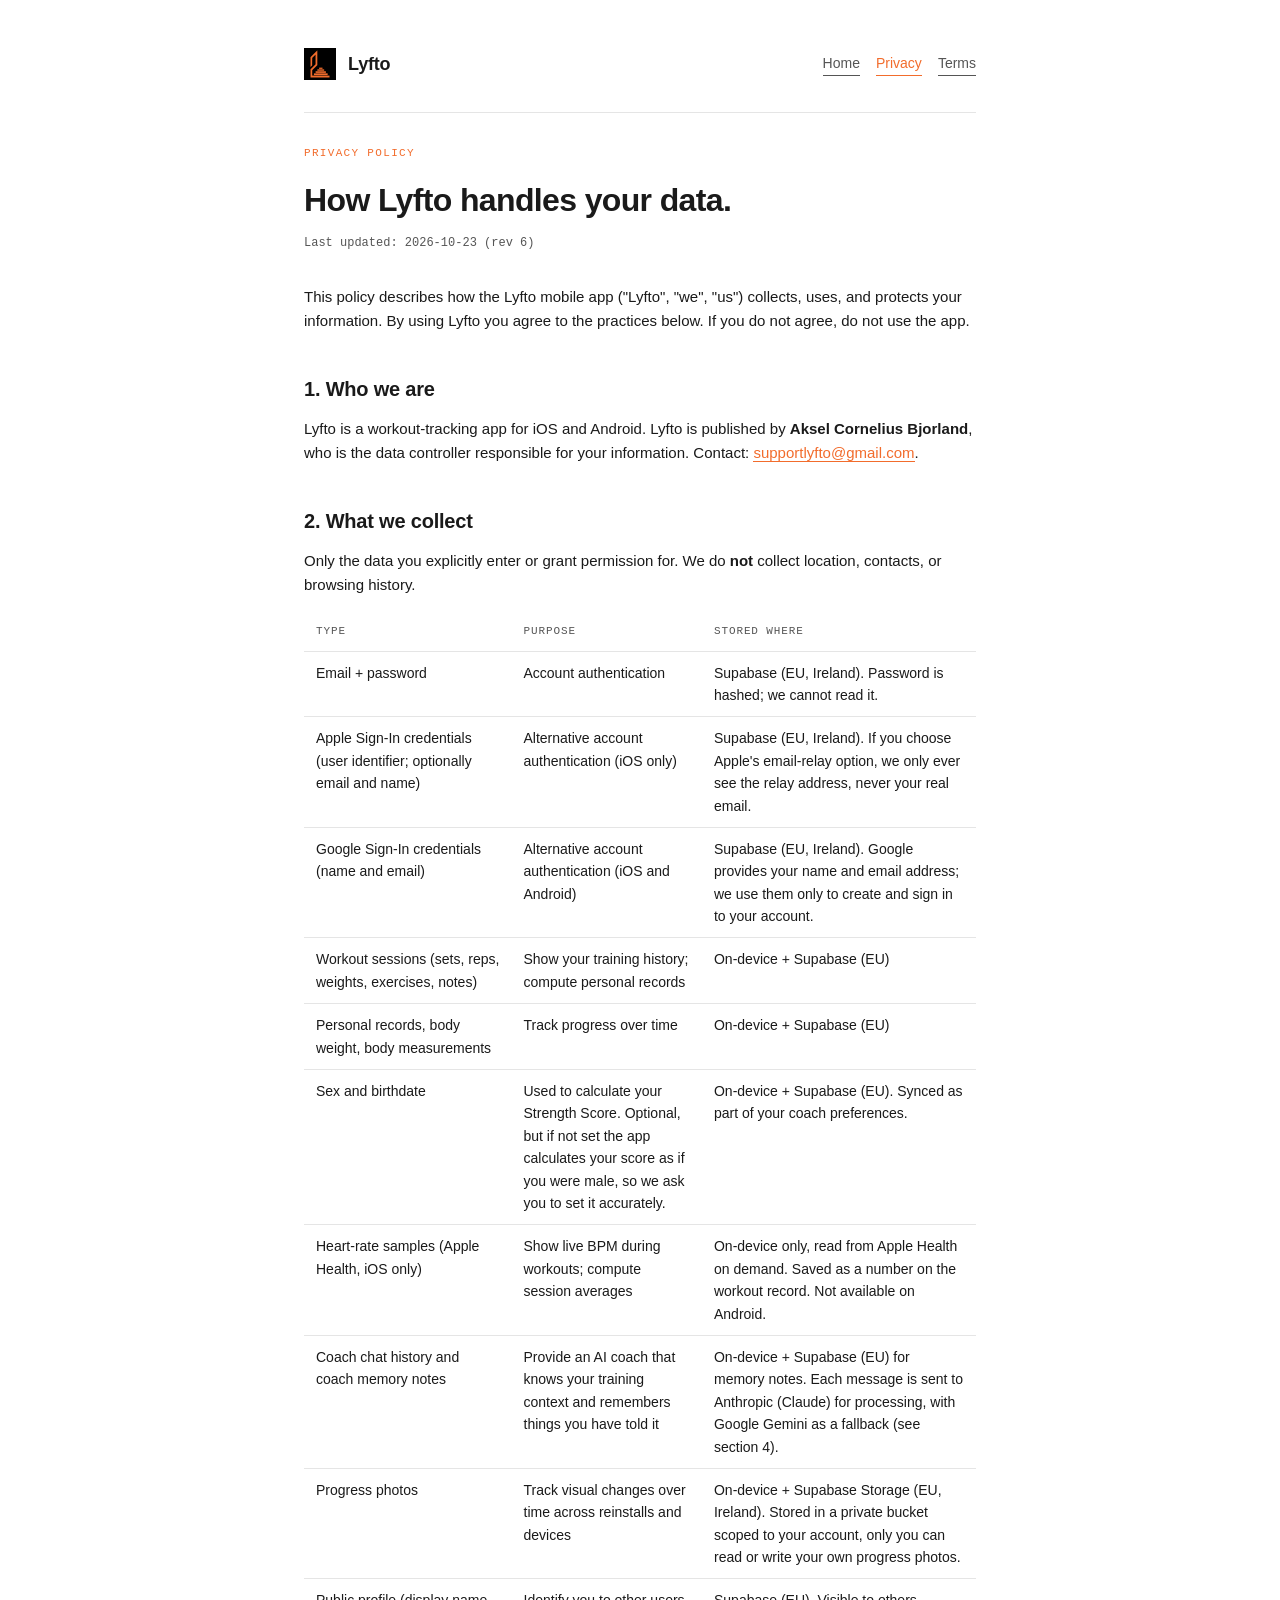
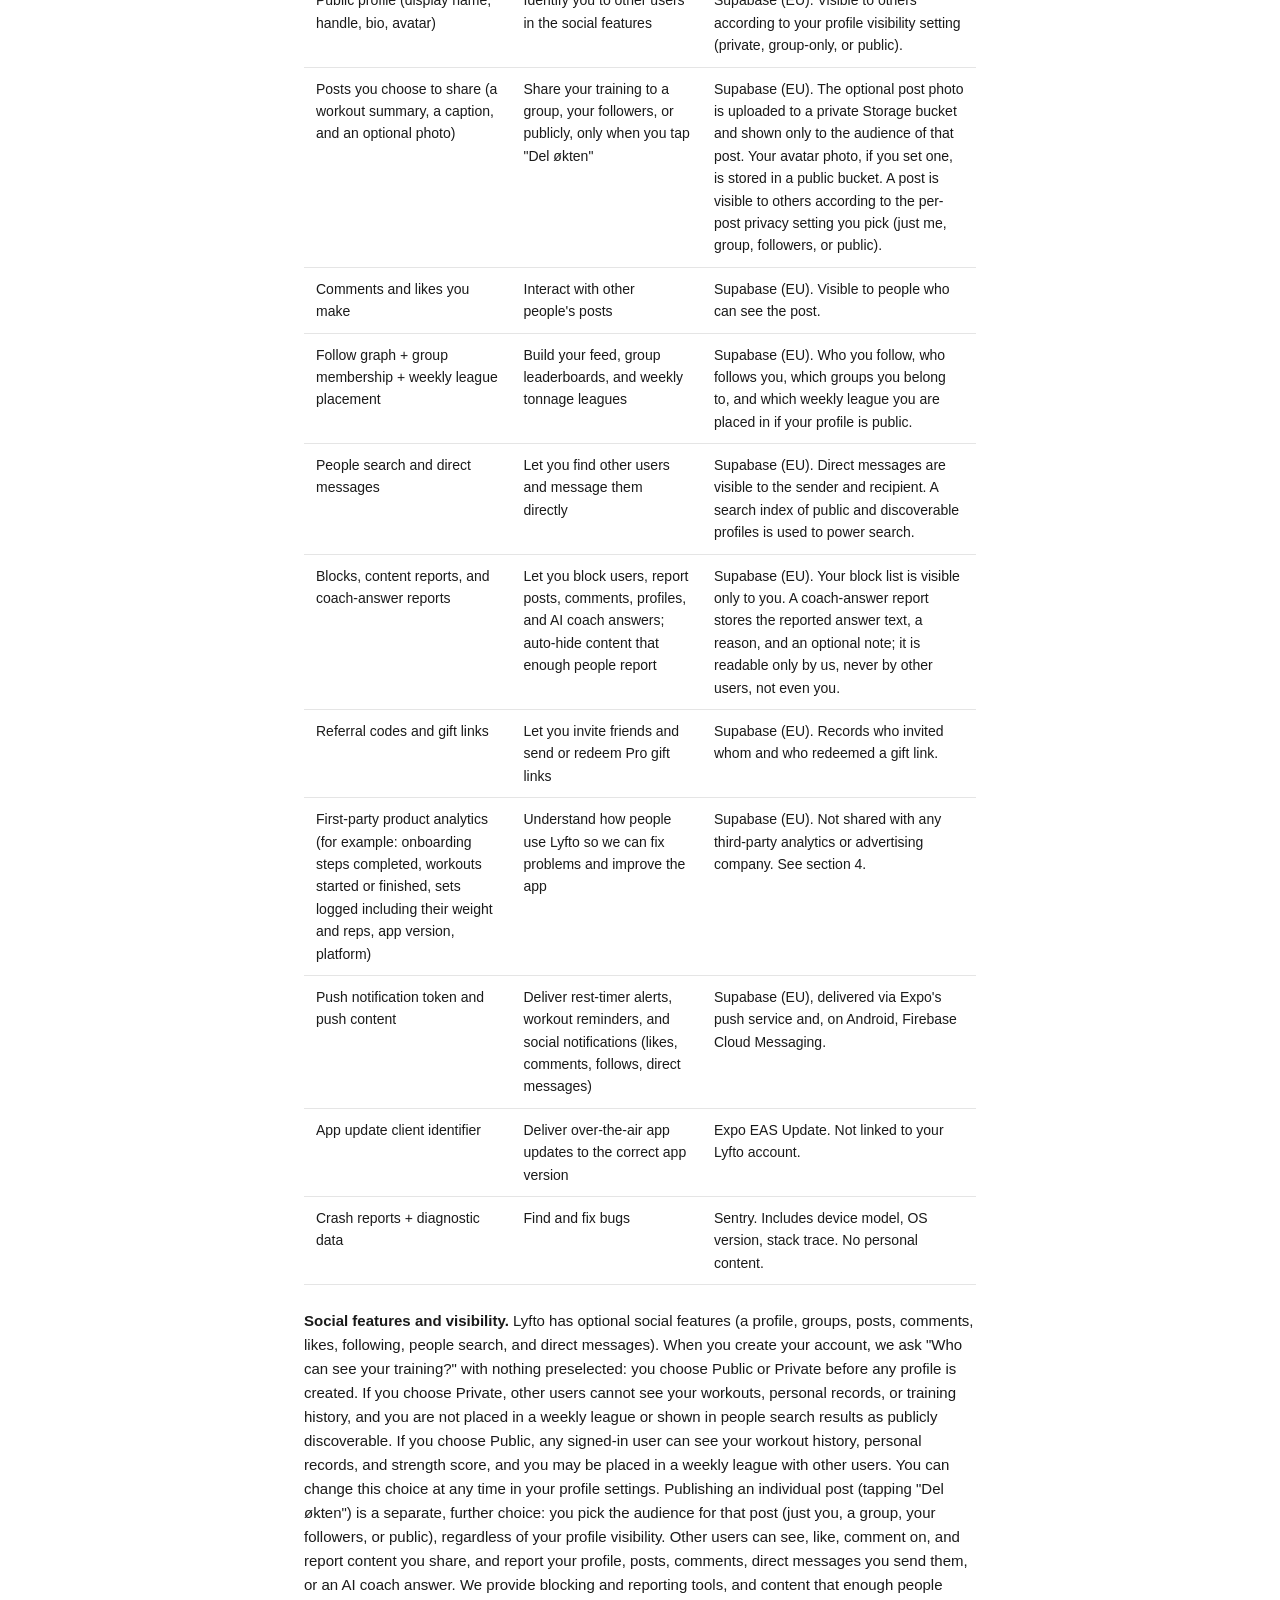
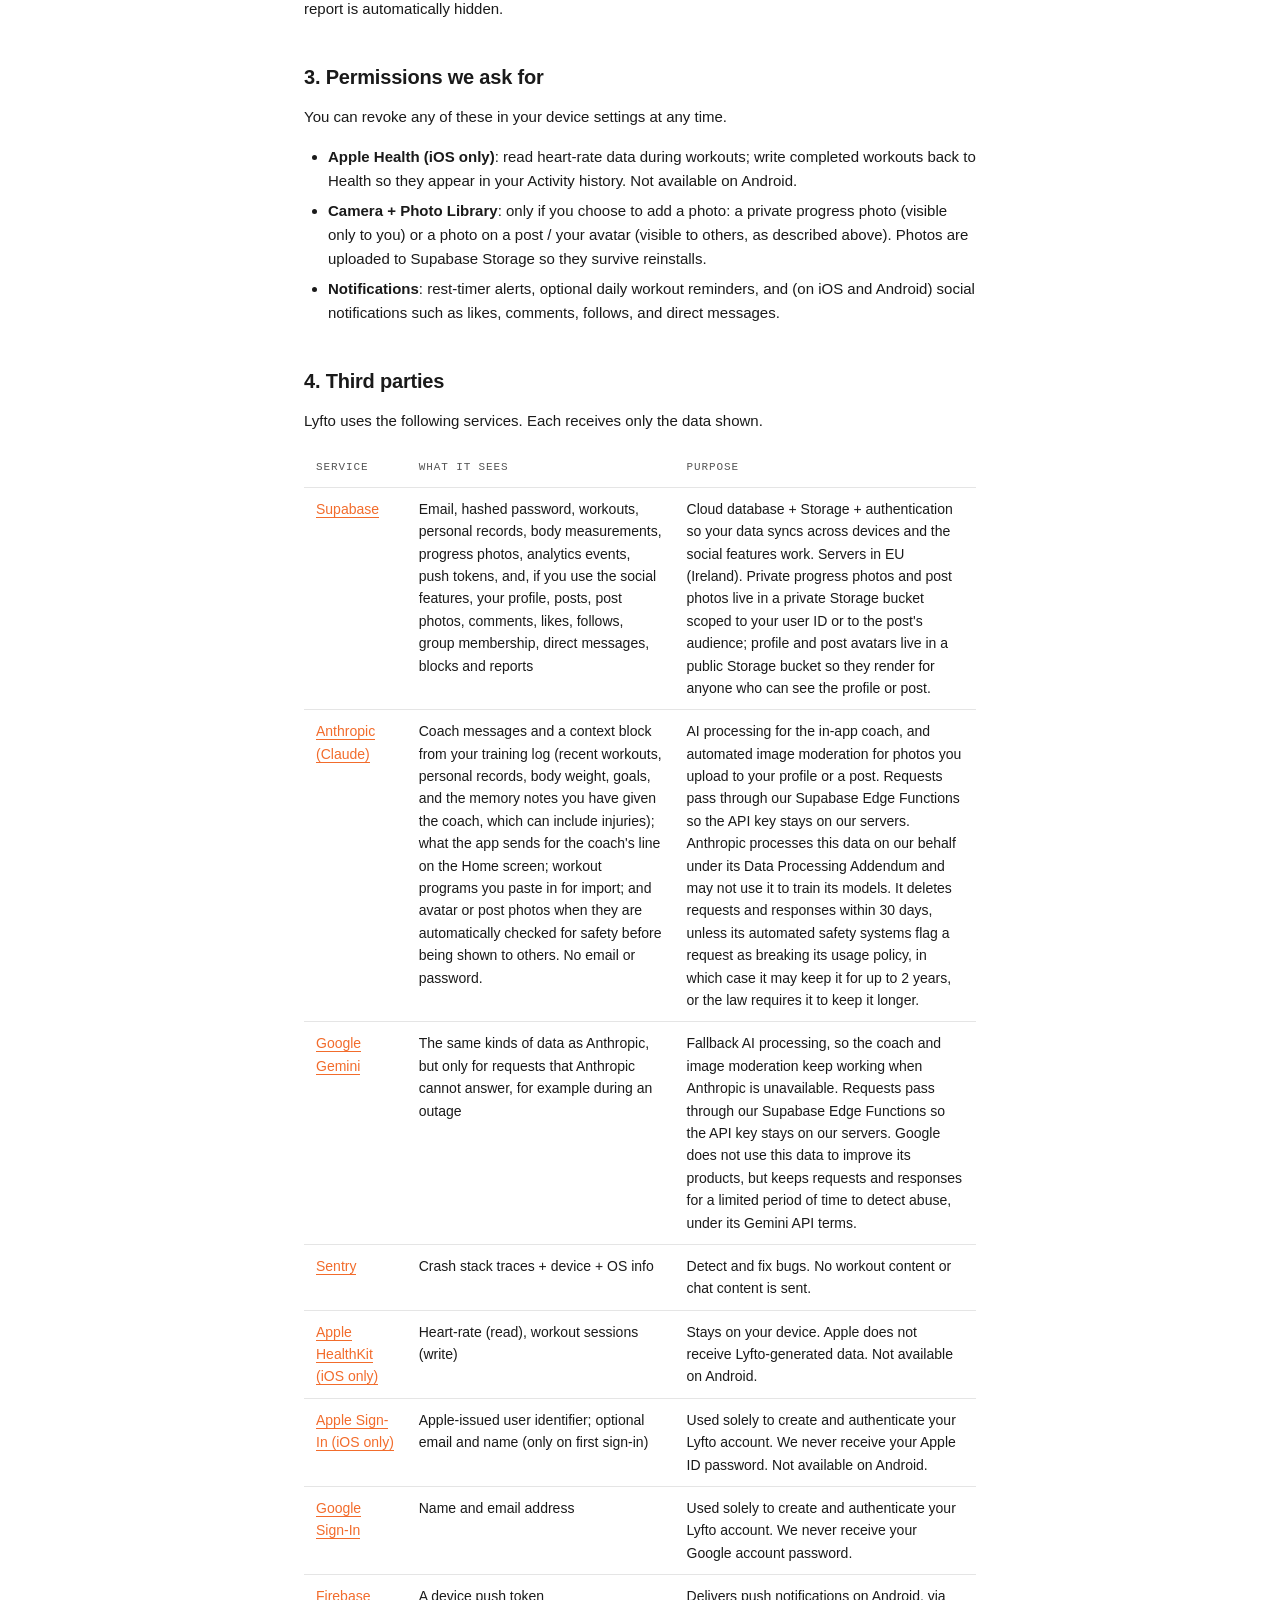
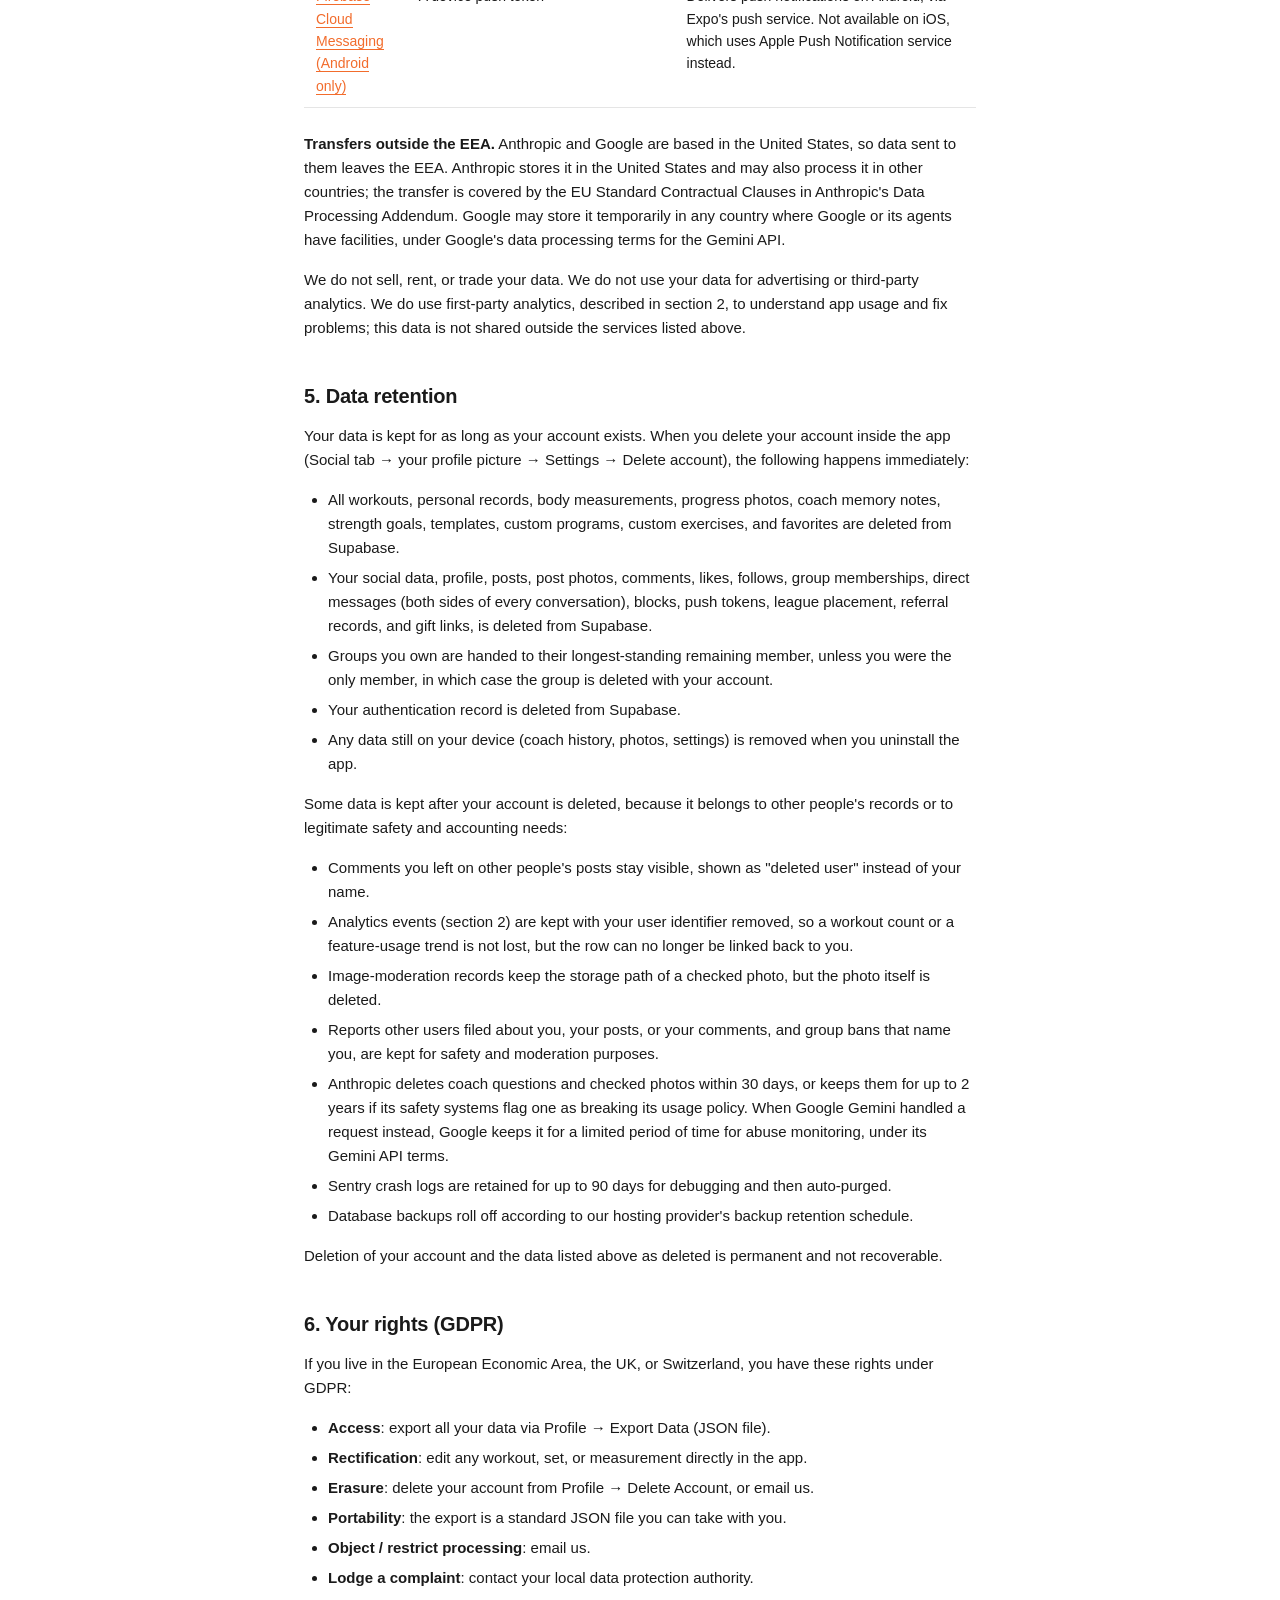
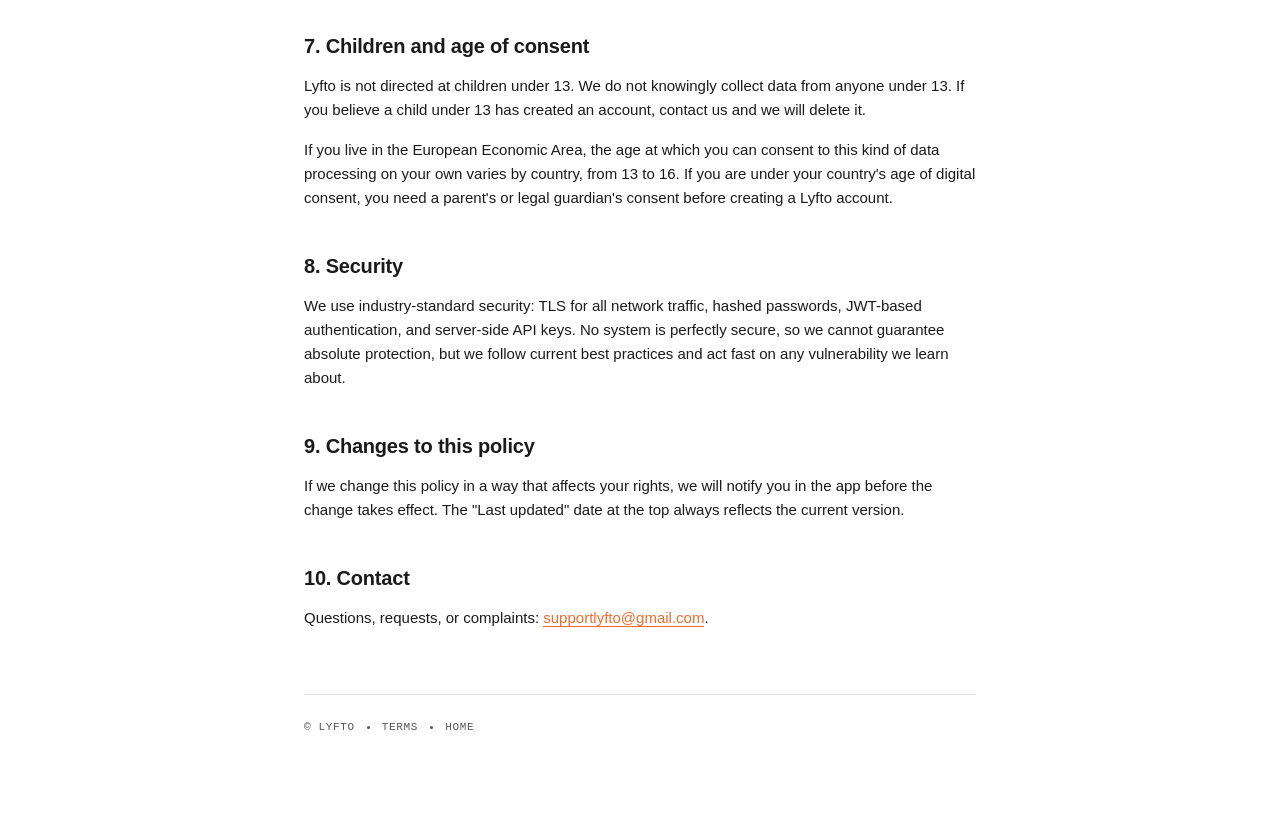
==== commit f0c82421: "privacy: rev 6 names Anthropic (Claude) as the coach and moderation processor, Gemini as fallback Sa" ====
--- a/privacy.html
+++ b/privacy.html
@@ -20,7 +20,7 @@
 
   <div class="eyebrow">Privacy Policy</div>
   <h1>How Lyfto handles your data.</h1>
-  <p class="updated">Last updated: 2026-09-25 (rev 5)</p>
+  <p class="updated">Last updated: 2026-10-23 (rev 6)</p>
 
   <p>This policy describes how the Lyfto mobile app ("Lyfto", "we", "us") collects, uses, and protects your information. By using Lyfto you agree to the practices below. If you do not agree, do not use the app.</p>
 
@@ -73,7 +73,7 @@
       <tr>
         <td>Coach chat history and coach memory notes</td>
         <td>Provide an AI coach that knows your training context and remembers things you have told it</td>
-        <td>On-device + Supabase (EU) for memory notes. Each message is sent to Google Gemini for processing (see section 4).</td>
+        <td>On-device + Supabase (EU) for memory notes. Each message is sent to Anthropic (Claude) for processing, with Google Gemini as a fallback (see section 4).</td>
       </tr>
       <tr>
         <td>Progress photos</td>
@@ -162,9 +162,14 @@
         <td>Cloud database + Storage + authentication so your data syncs across devices and the social features work. Servers in EU (Ireland). Private progress photos and post photos live in a private Storage bucket scoped to your user ID or to the post's audience; profile and post avatars live in a public Storage bucket so they render for anyone who can see the profile or post.</td>
       </tr>
       <tr>
+        <td><a href="https://www.anthropic.com/legal/privacy" target="_blank" rel="noopener">Anthropic (Claude)</a></td>
+        <td>Coach messages and a context block from your training log (recent workouts, personal records, body weight, goals, and the memory notes you have given the coach, which can include injuries); what the app sends for the coach's line on the Home screen; workout programs you paste in for import; and avatar or post photos when they are automatically checked for safety before being shown to others. No email or password.</td>
+        <td>AI processing for the in-app coach, and automated image moderation for photos you upload to your profile or a post. Requests pass through our Supabase Edge Functions so the API key stays on our servers. Anthropic processes this data on our behalf under its Data Processing Addendum and may not use it to train its models. It deletes requests and responses within 30 days, unless its automated safety systems flag a request as breaking its usage policy, in which case it may keep it for up to 2 years, or the law requires it to keep it longer.</td>
+      </tr>
+      <tr>
         <td><a href="https://policies.google.com/privacy" target="_blank" rel="noopener">Google Gemini</a></td>
-        <td>Coach messages, a context block summarising your recent workouts and goals (no email or password), and avatar or post photos when they are automatically checked for safety before being shown to others</td>
-        <td>AI processing for the in-app coach, and automated image moderation for photos you upload to your profile or a post. Requests pass through our Supabase Edge Function so the API key stays on our servers. Google keeps coach questions and moderated images for a limited period of time for abuse monitoring, under Google's own terms.</td>
+        <td>The same kinds of data as Anthropic, but only for requests that Anthropic cannot answer, for example during an outage</td>
+        <td>Fallback AI processing, so the coach and image moderation keep working when Anthropic is unavailable. Requests pass through our Supabase Edge Functions so the API key stays on our servers. Google does not use this data to improve its products, but keeps requests and responses for a limited period of time to detect abuse, under its Gemini API terms.</td>
       </tr>
       <tr>
         <td><a href="https://sentry.io/privacy/" target="_blank" rel="noopener">Sentry</a></td>
@@ -193,6 +198,8 @@
       </tr>
     </tbody>
   </table>
+
+  <p><strong>Transfers outside the EEA.</strong> Anthropic and Google are based in the United States, so data sent to them leaves the EEA. Anthropic stores it in the United States and may also process it in other countries; the transfer is covered by the EU Standard Contractual Clauses in Anthropic's Data Processing Addendum. Google may store it temporarily in any country where Google or its agents have facilities, under Google's data processing terms for the Gemini API.</p>
 
   <p>We do not sell, rent, or trade your data. We do not use your data for advertising or third-party analytics. We do use first-party analytics, described in section 2, to understand app usage and fix problems; this data is not shared outside the services listed above.</p>
 
@@ -211,7 +218,7 @@
     <li>Analytics events (section 2) are kept with your user identifier removed, so a workout count or a feature-usage trend is not lost, but the row can no longer be linked back to you.</li>
     <li>Image-moderation records keep the storage path of a checked photo, but the photo itself is deleted.</li>
     <li>Reports other users filed about you, your posts, or your comments, and group bans that name you, are kept for safety and moderation purposes.</li>
-    <li>Google Gemini keeps coach questions and moderated images for a limited period of time for abuse monitoring, under Google's own terms.</li>
+    <li>Anthropic deletes coach questions and checked photos within 30 days, or keeps them for up to 2 years if its safety systems flag one as breaking its usage policy. When Google Gemini handled a request instead, Google keeps it for a limited period of time for abuse monitoring, under its Gemini API terms.</li>
     <li>Sentry crash logs are retained for up to 90 days for debugging and then auto-purged.</li>
     <li>Database backups roll off according to our hosting provider's backup retention schedule.</li>
   </ul>
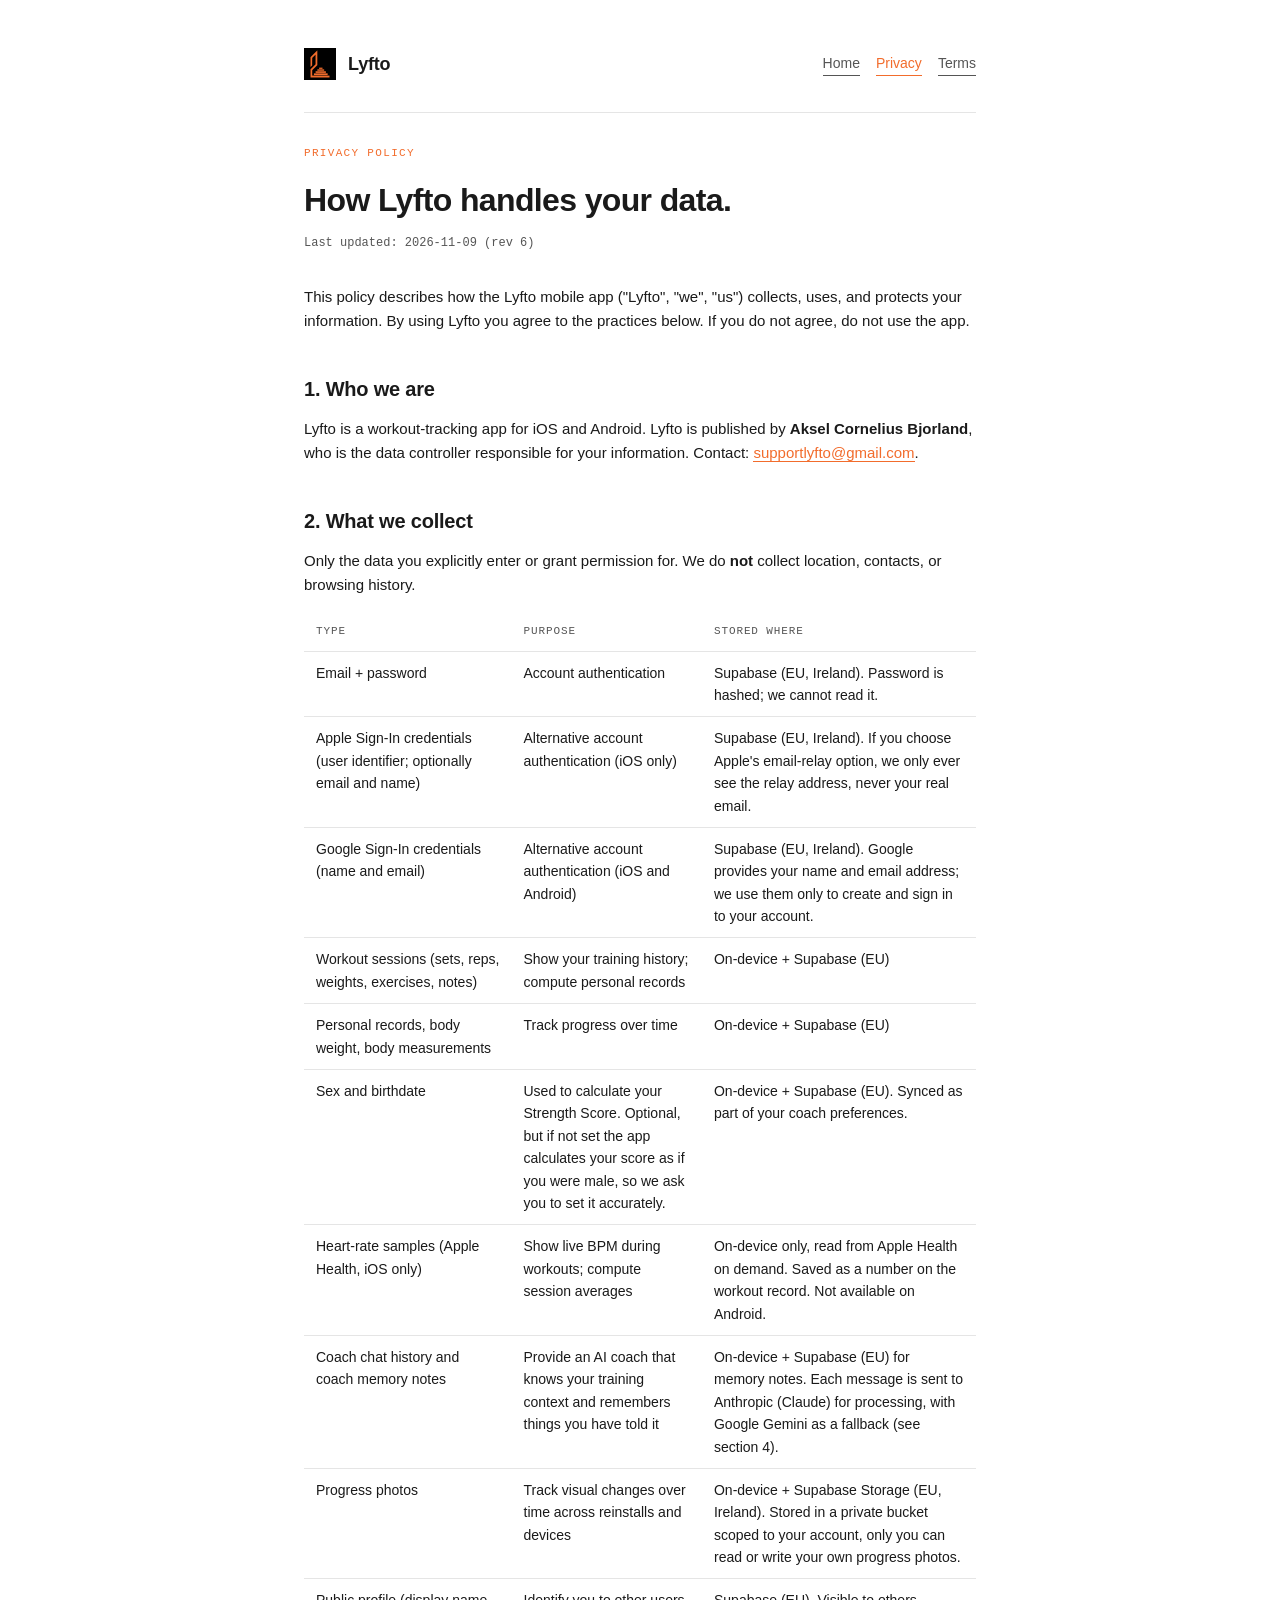
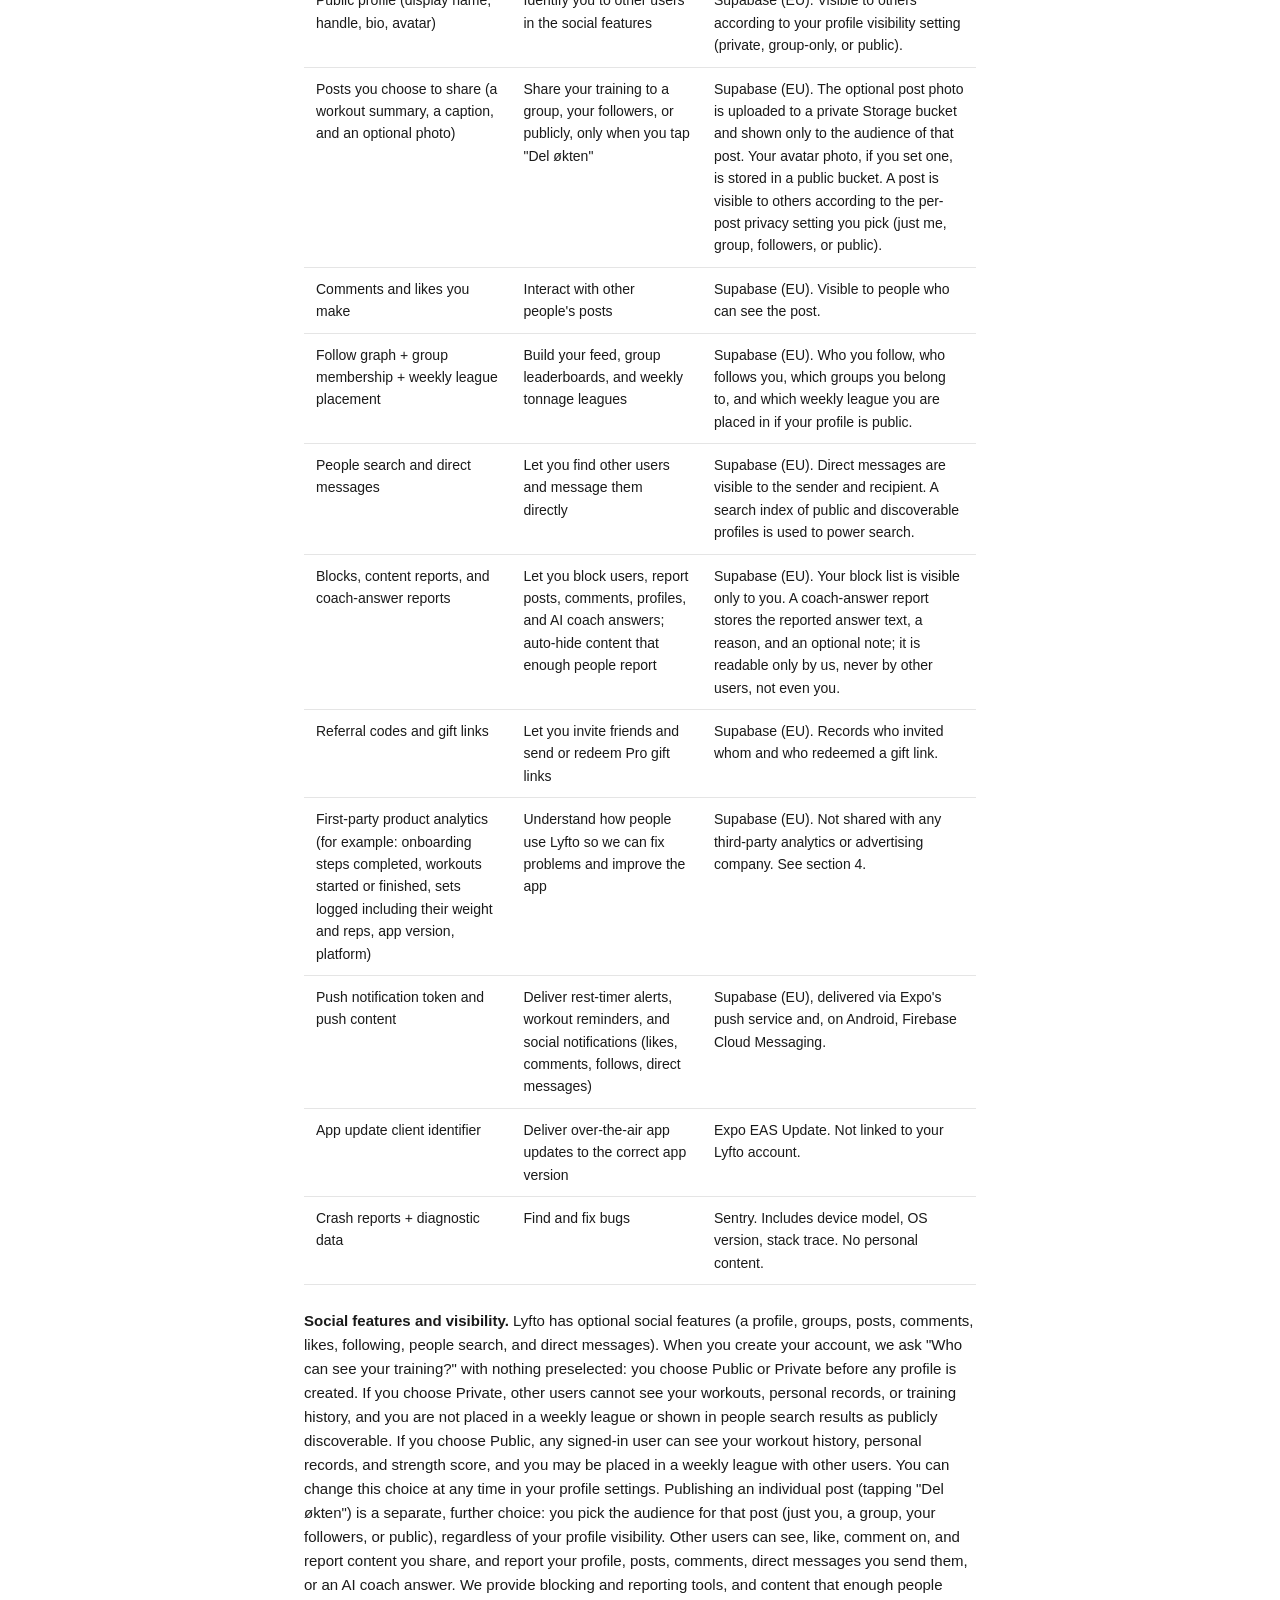
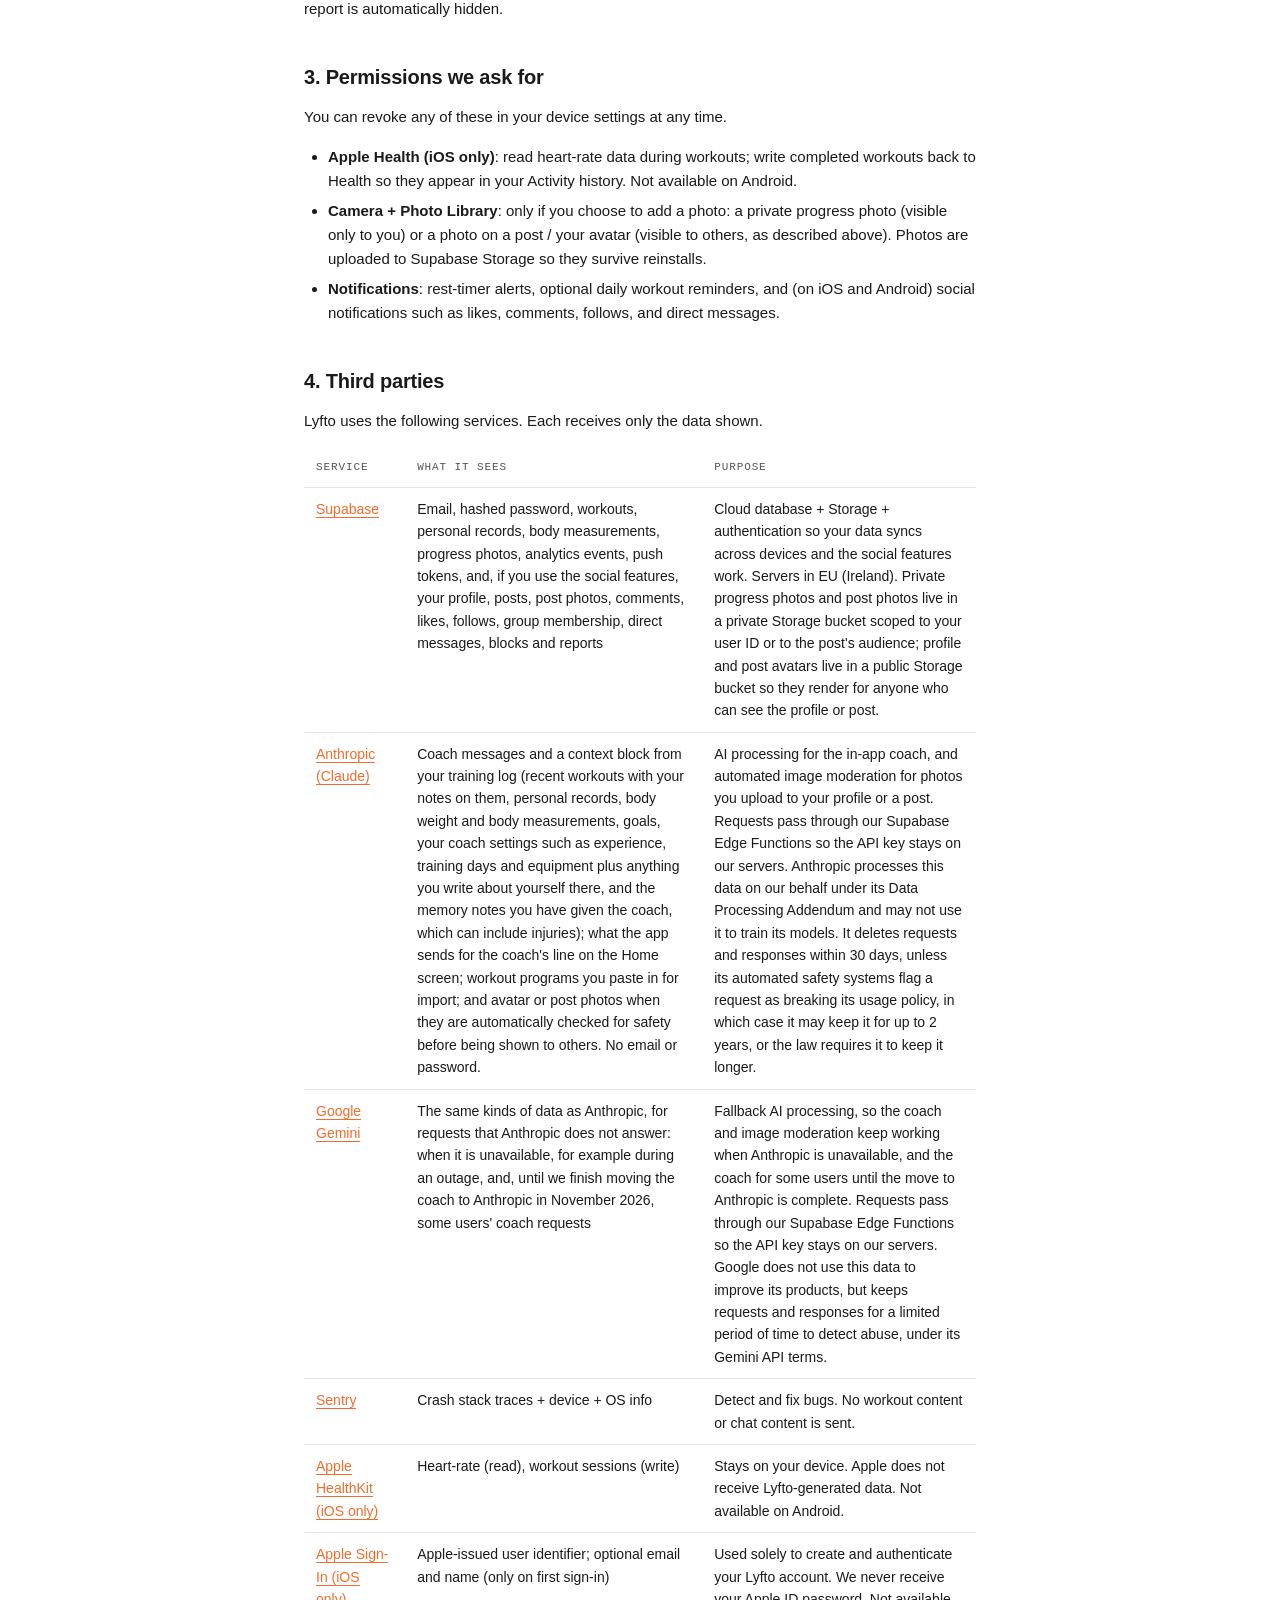
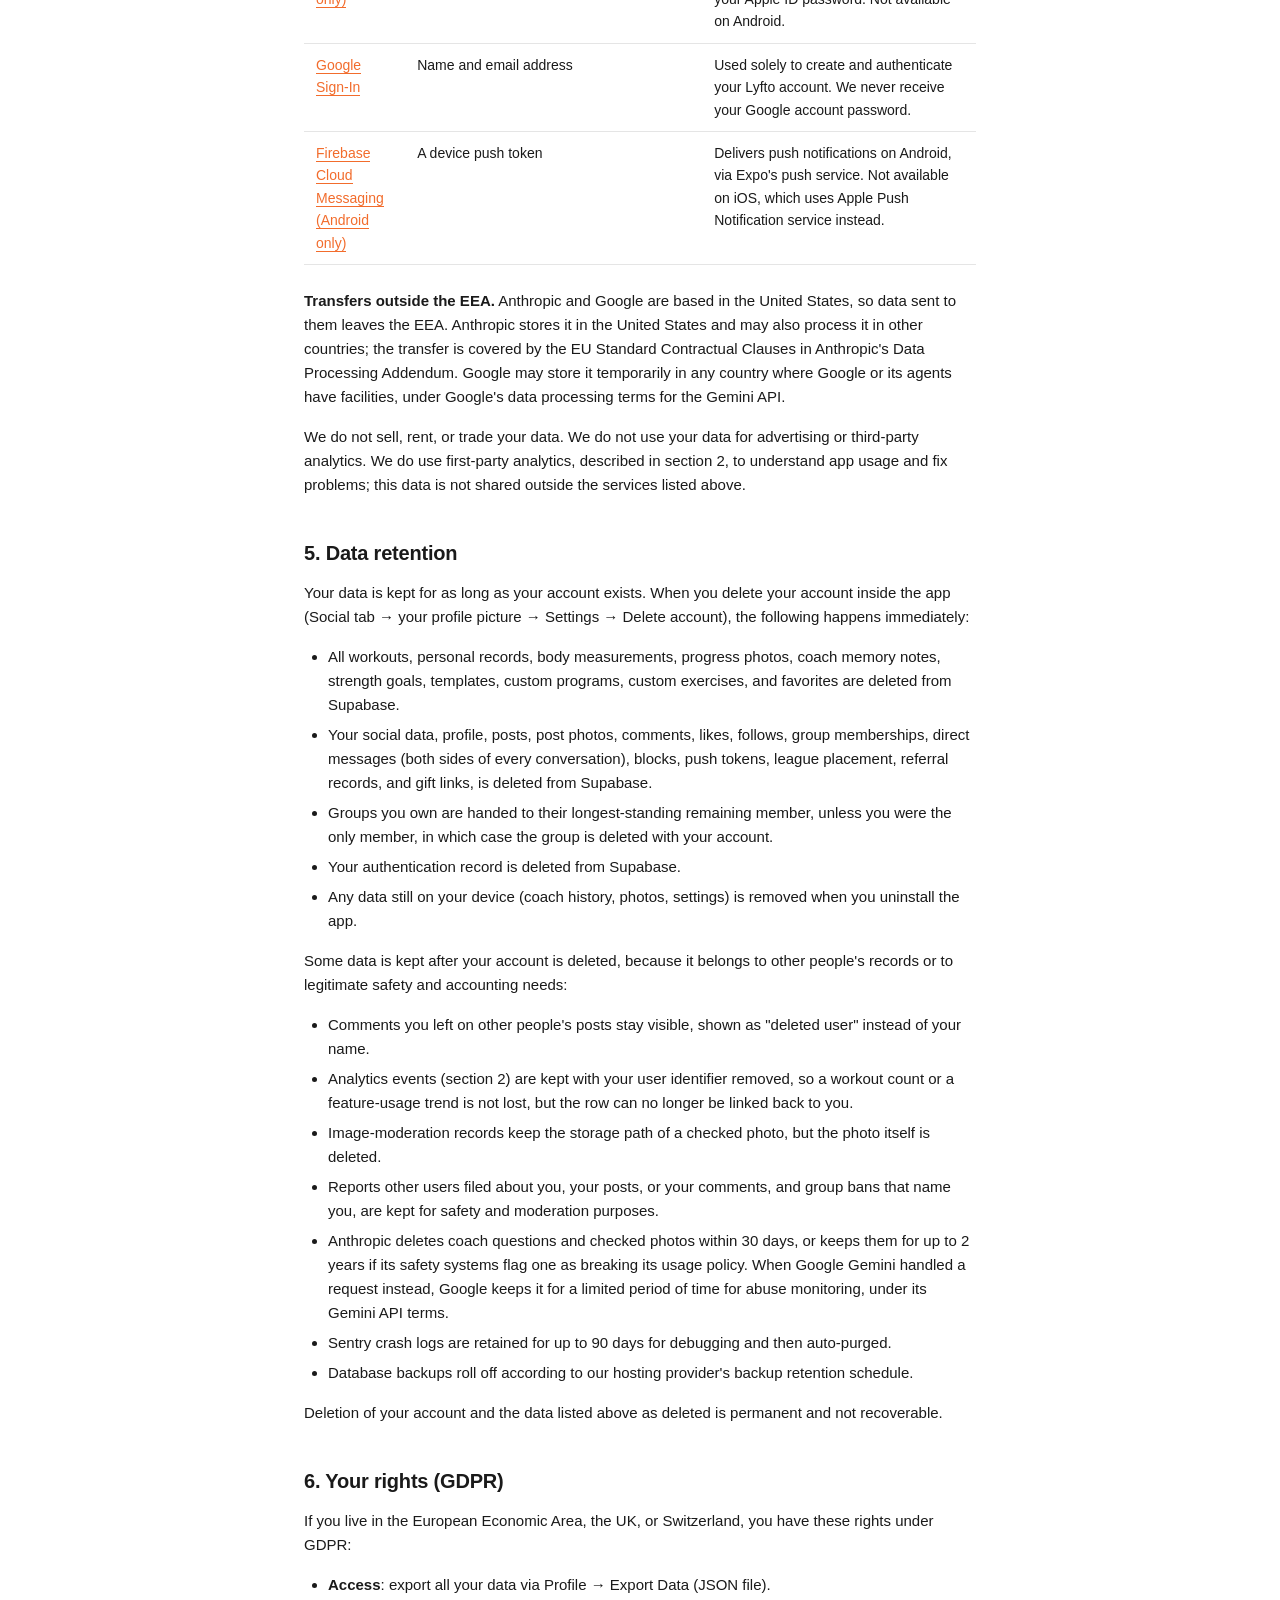
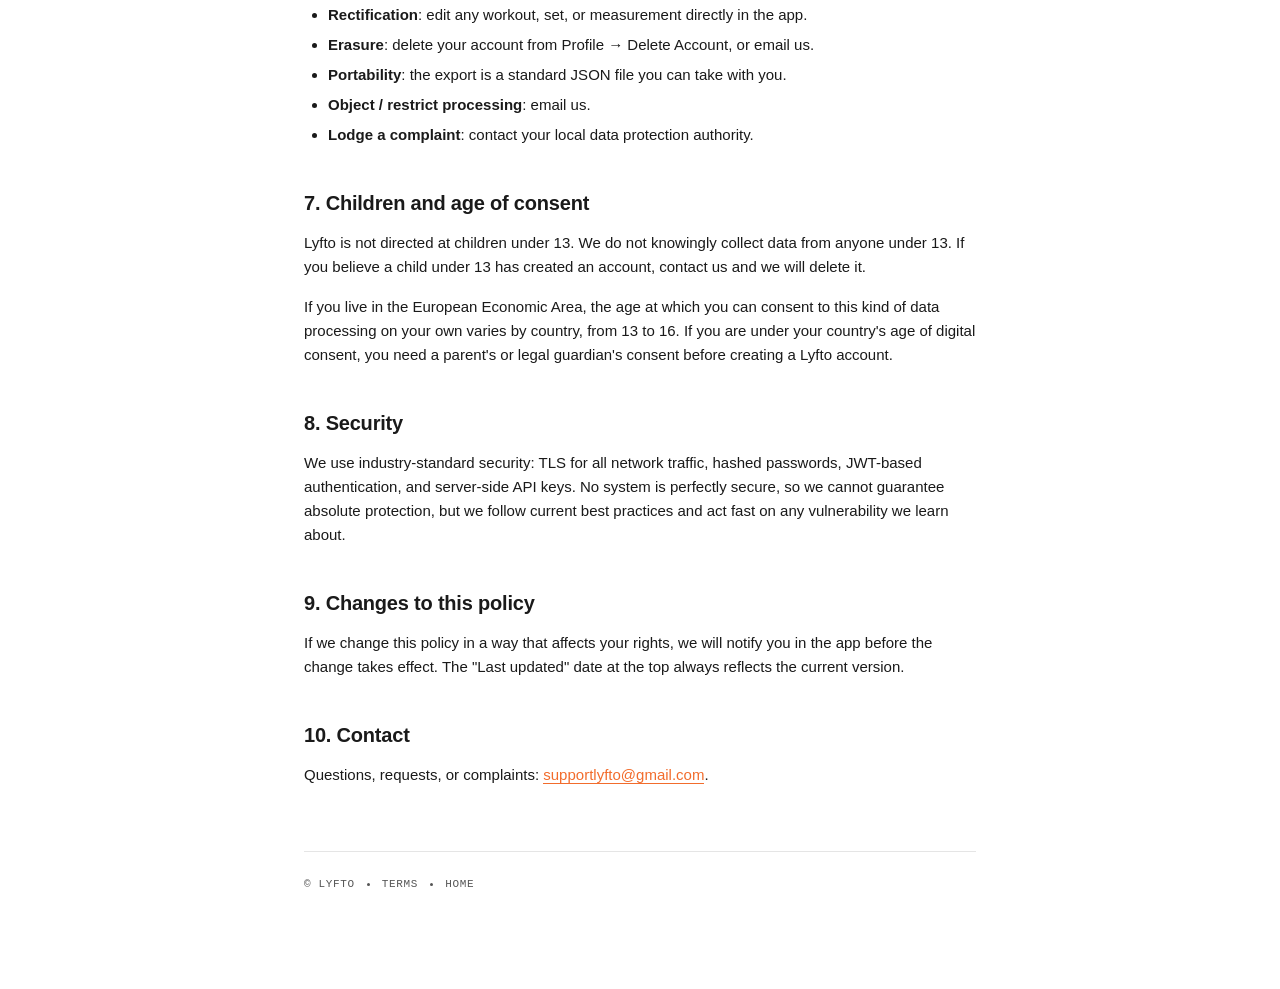
==== commit 64001849: "privacy: rev 6 lists body measurements and coach settings, and Gemini's role until the move to Anthr" ====
--- a/privacy.html
+++ b/privacy.html
@@ -20,7 +20,7 @@
 
   <div class="eyebrow">Privacy Policy</div>
   <h1>How Lyfto handles your data.</h1>
-  <p class="updated">Last updated: 2026-10-23 (rev 6)</p>
+  <p class="updated">Last updated: 2026-11-09 (rev 6)</p>
 
   <p>This policy describes how the Lyfto mobile app ("Lyfto", "we", "us") collects, uses, and protects your information. By using Lyfto you agree to the practices below. If you do not agree, do not use the app.</p>
 
@@ -163,13 +163,13 @@
       </tr>
       <tr>
         <td><a href="https://www.anthropic.com/legal/privacy" target="_blank" rel="noopener">Anthropic (Claude)</a></td>
-        <td>Coach messages and a context block from your training log (recent workouts, personal records, body weight, goals, and the memory notes you have given the coach, which can include injuries); what the app sends for the coach's line on the Home screen; workout programs you paste in for import; and avatar or post photos when they are automatically checked for safety before being shown to others. No email or password.</td>
+        <td>Coach messages and a context block from your training log (recent workouts with your notes on them, personal records, body weight and body measurements, goals, your coach settings such as experience, training days and equipment plus anything you write about yourself there, and the memory notes you have given the coach, which can include injuries); what the app sends for the coach's line on the Home screen; workout programs you paste in for import; and avatar or post photos when they are automatically checked for safety before being shown to others. No email or password.</td>
         <td>AI processing for the in-app coach, and automated image moderation for photos you upload to your profile or a post. Requests pass through our Supabase Edge Functions so the API key stays on our servers. Anthropic processes this data on our behalf under its Data Processing Addendum and may not use it to train its models. It deletes requests and responses within 30 days, unless its automated safety systems flag a request as breaking its usage policy, in which case it may keep it for up to 2 years, or the law requires it to keep it longer.</td>
       </tr>
       <tr>
         <td><a href="https://policies.google.com/privacy" target="_blank" rel="noopener">Google Gemini</a></td>
-        <td>The same kinds of data as Anthropic, but only for requests that Anthropic cannot answer, for example during an outage</td>
-        <td>Fallback AI processing, so the coach and image moderation keep working when Anthropic is unavailable. Requests pass through our Supabase Edge Functions so the API key stays on our servers. Google does not use this data to improve its products, but keeps requests and responses for a limited period of time to detect abuse, under its Gemini API terms.</td>
+        <td>The same kinds of data as Anthropic, for requests that Anthropic does not answer: when it is unavailable, for example during an outage, and, until we finish moving the coach to Anthropic in November 2026, some users' coach requests</td>
+        <td>Fallback AI processing, so the coach and image moderation keep working when Anthropic is unavailable, and the coach for some users until the move to Anthropic is complete. Requests pass through our Supabase Edge Functions so the API key stays on our servers. Google does not use this data to improve its products, but keeps requests and responses for a limited period of time to detect abuse, under its Gemini API terms.</td>
       </tr>
       <tr>
         <td><a href="https://sentry.io/privacy/" target="_blank" rel="noopener">Sentry</a></td>
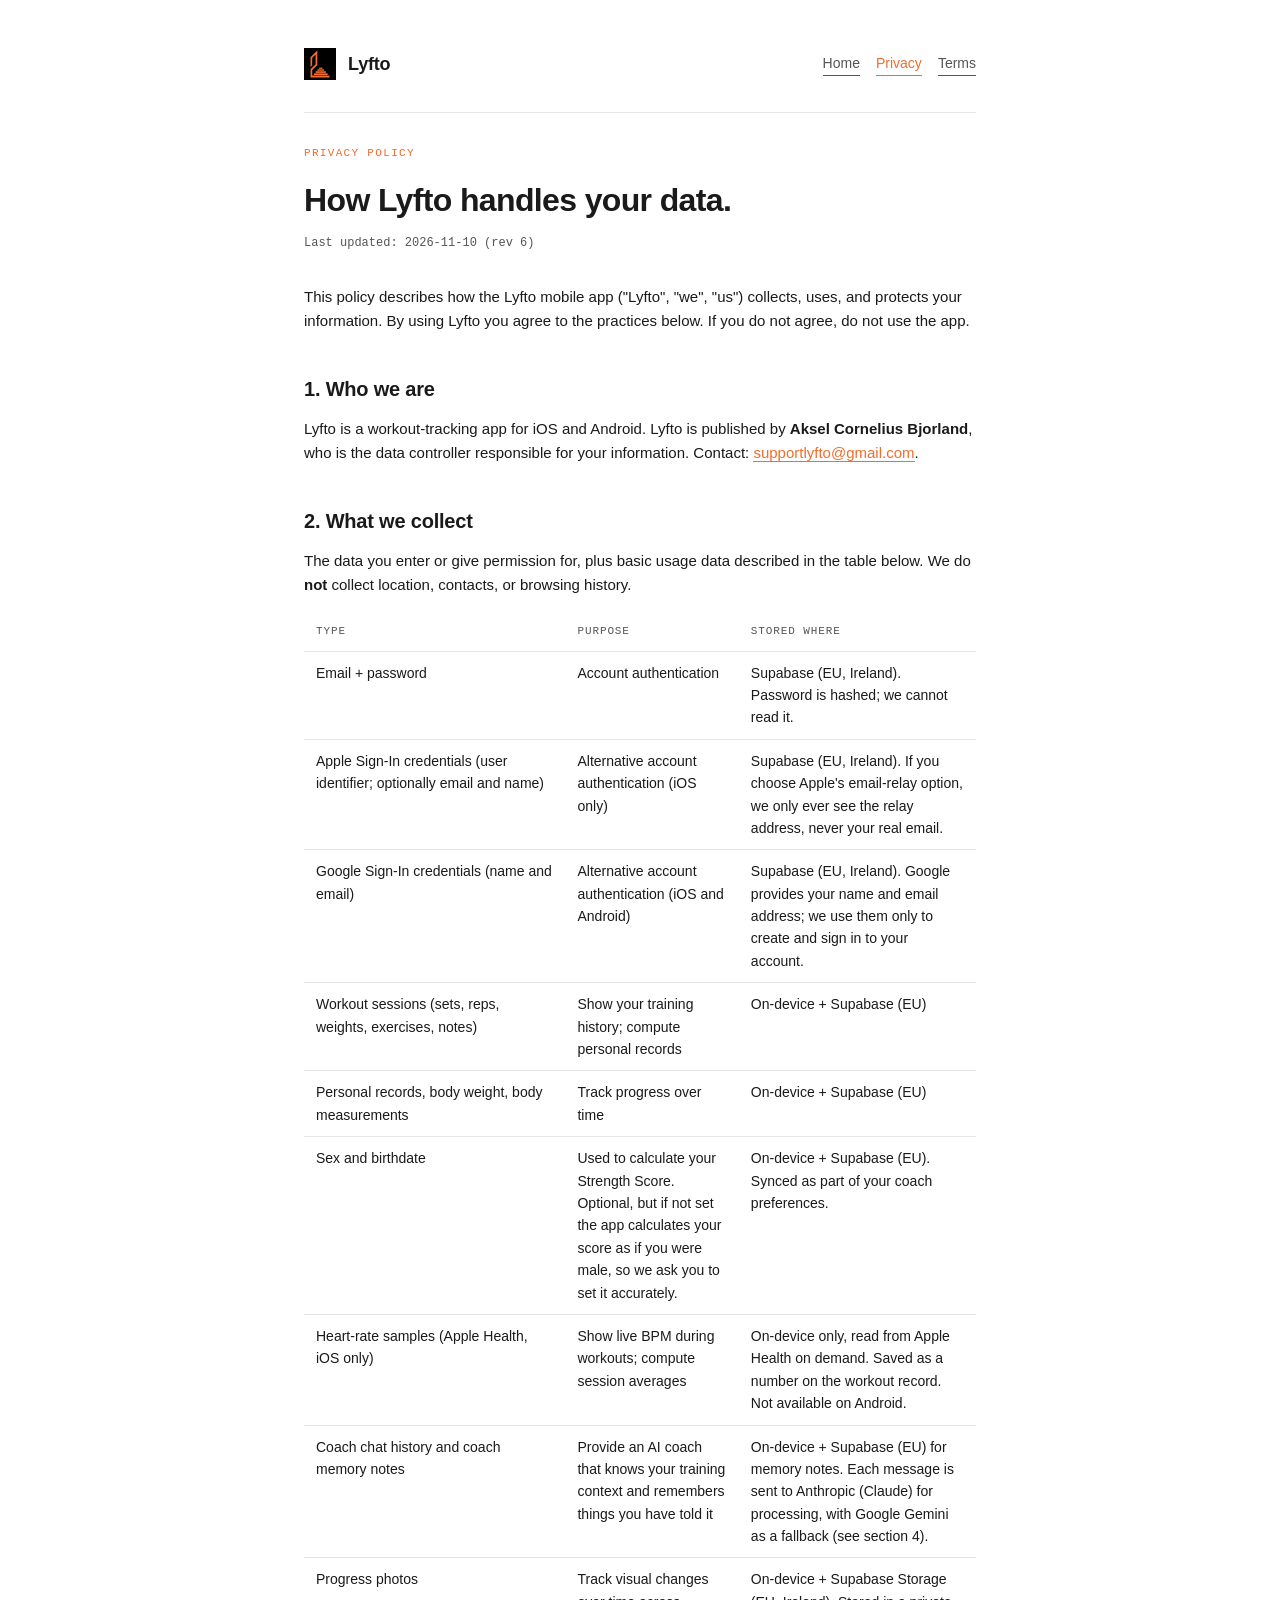
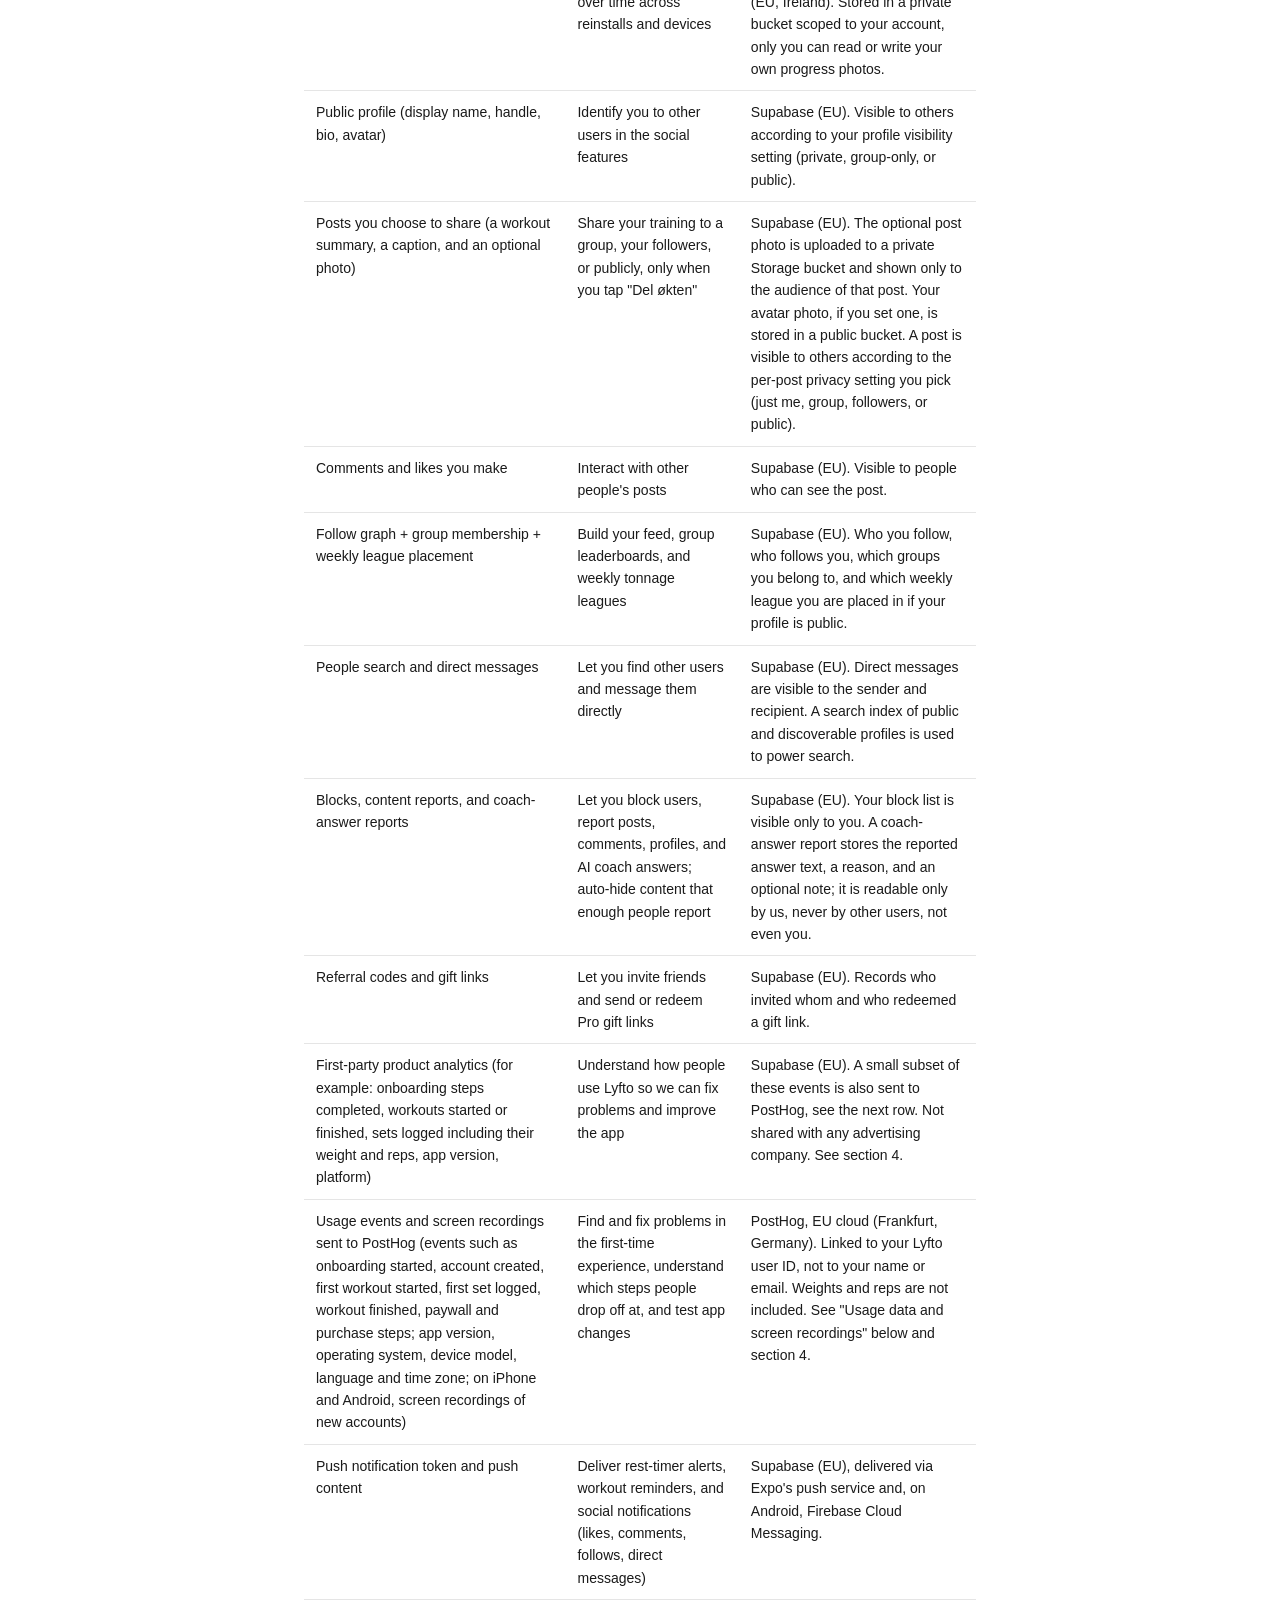
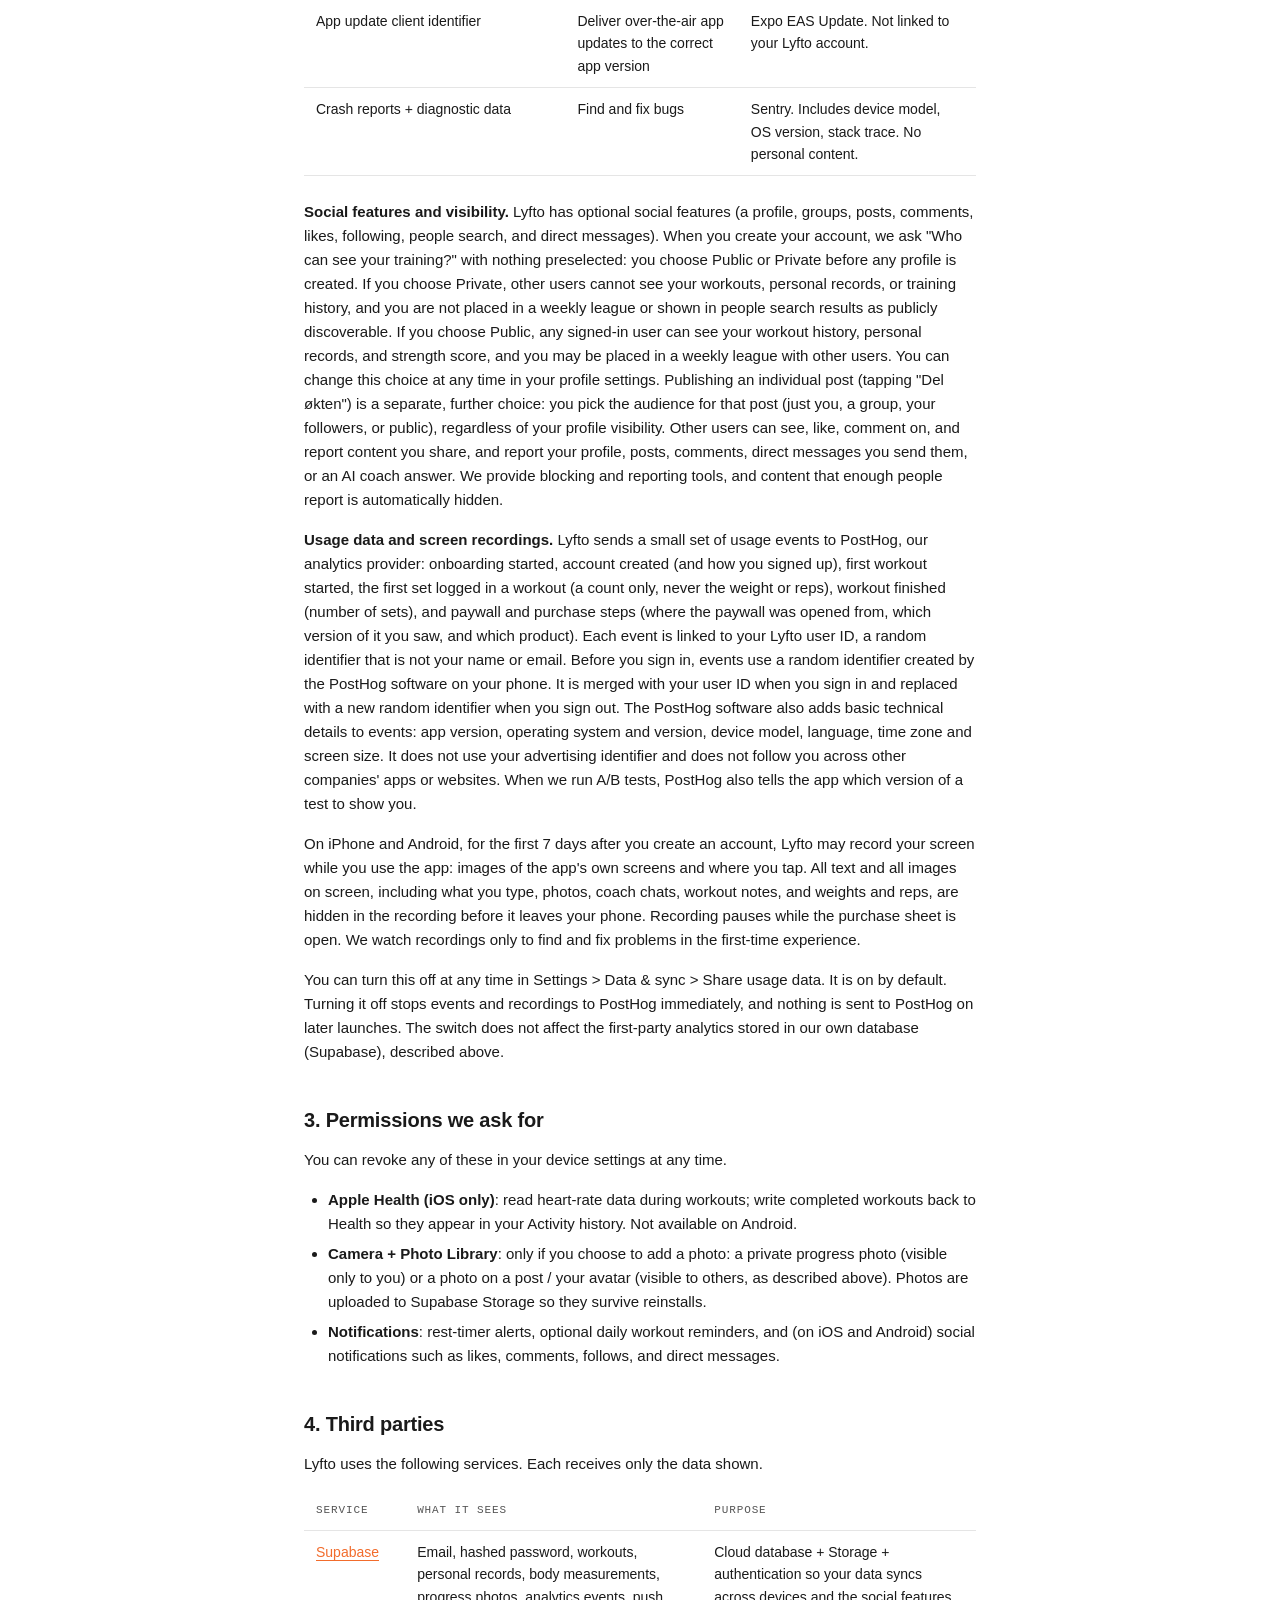
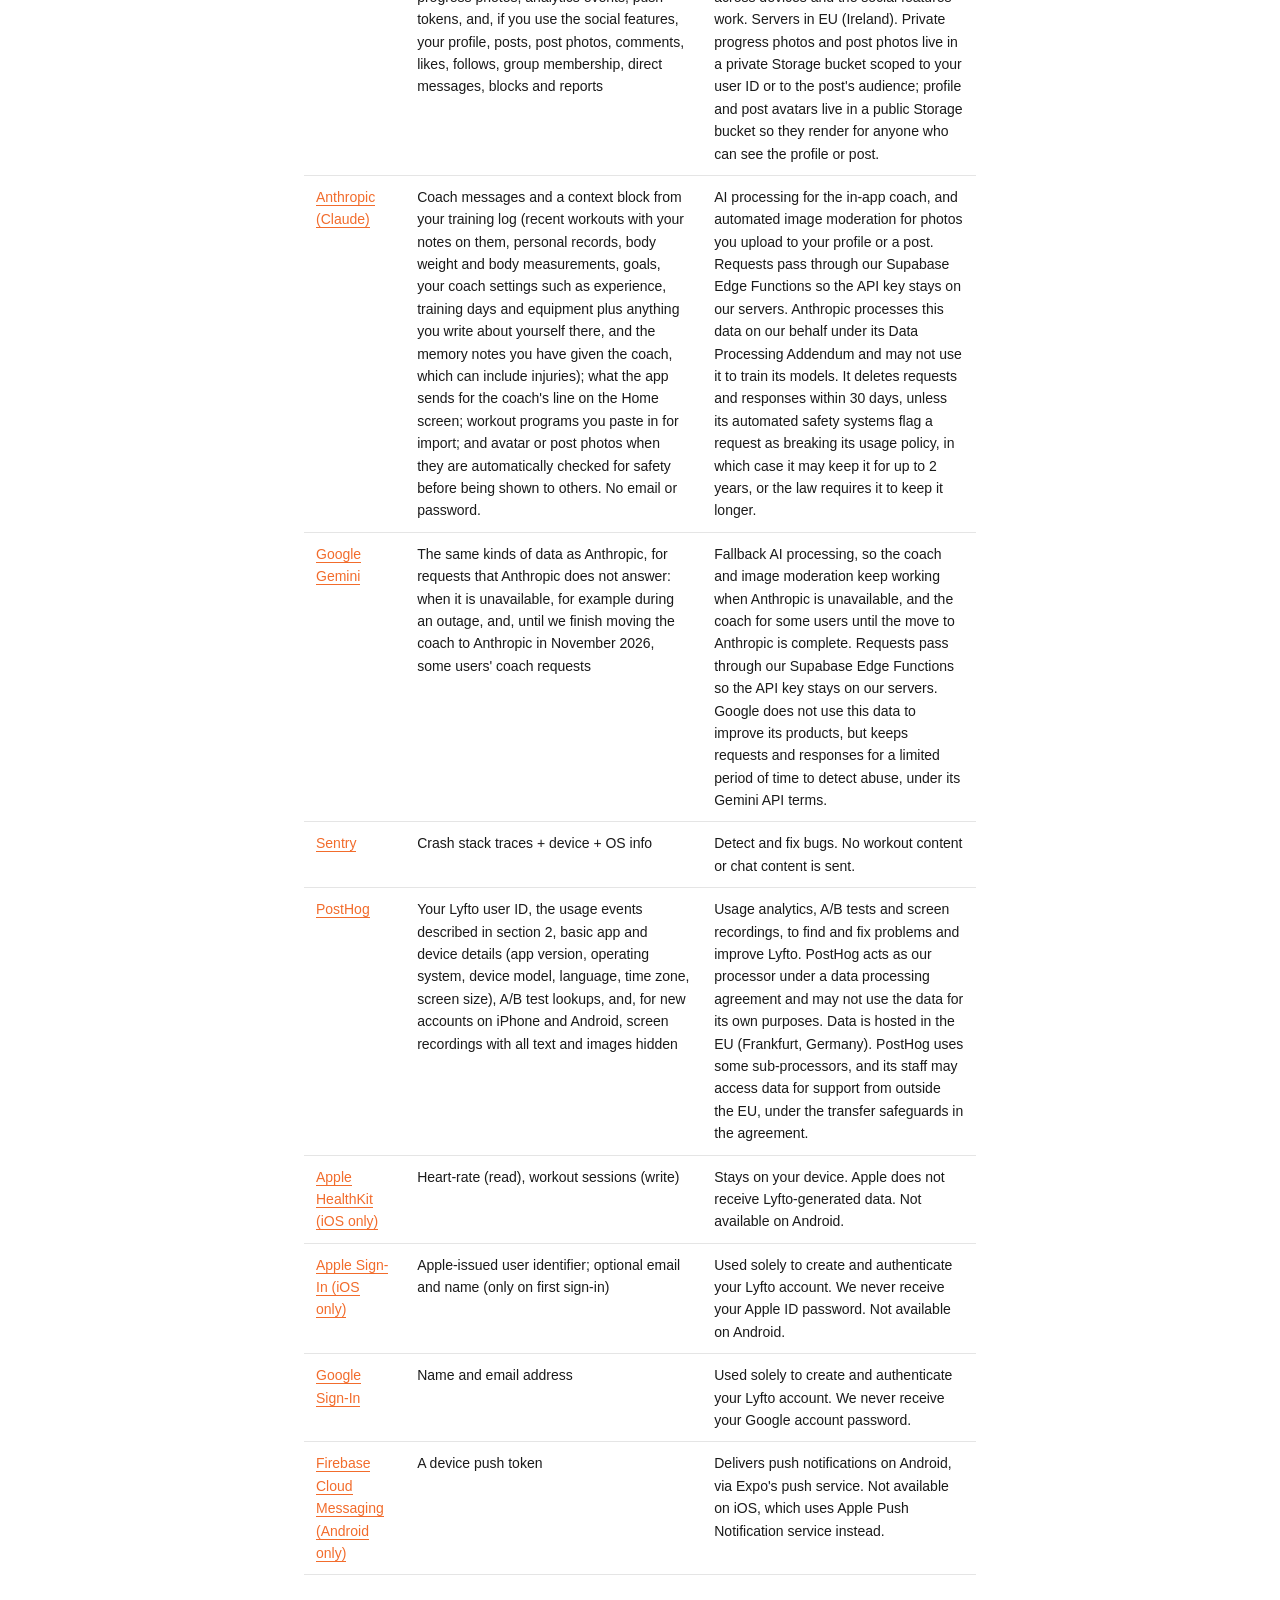
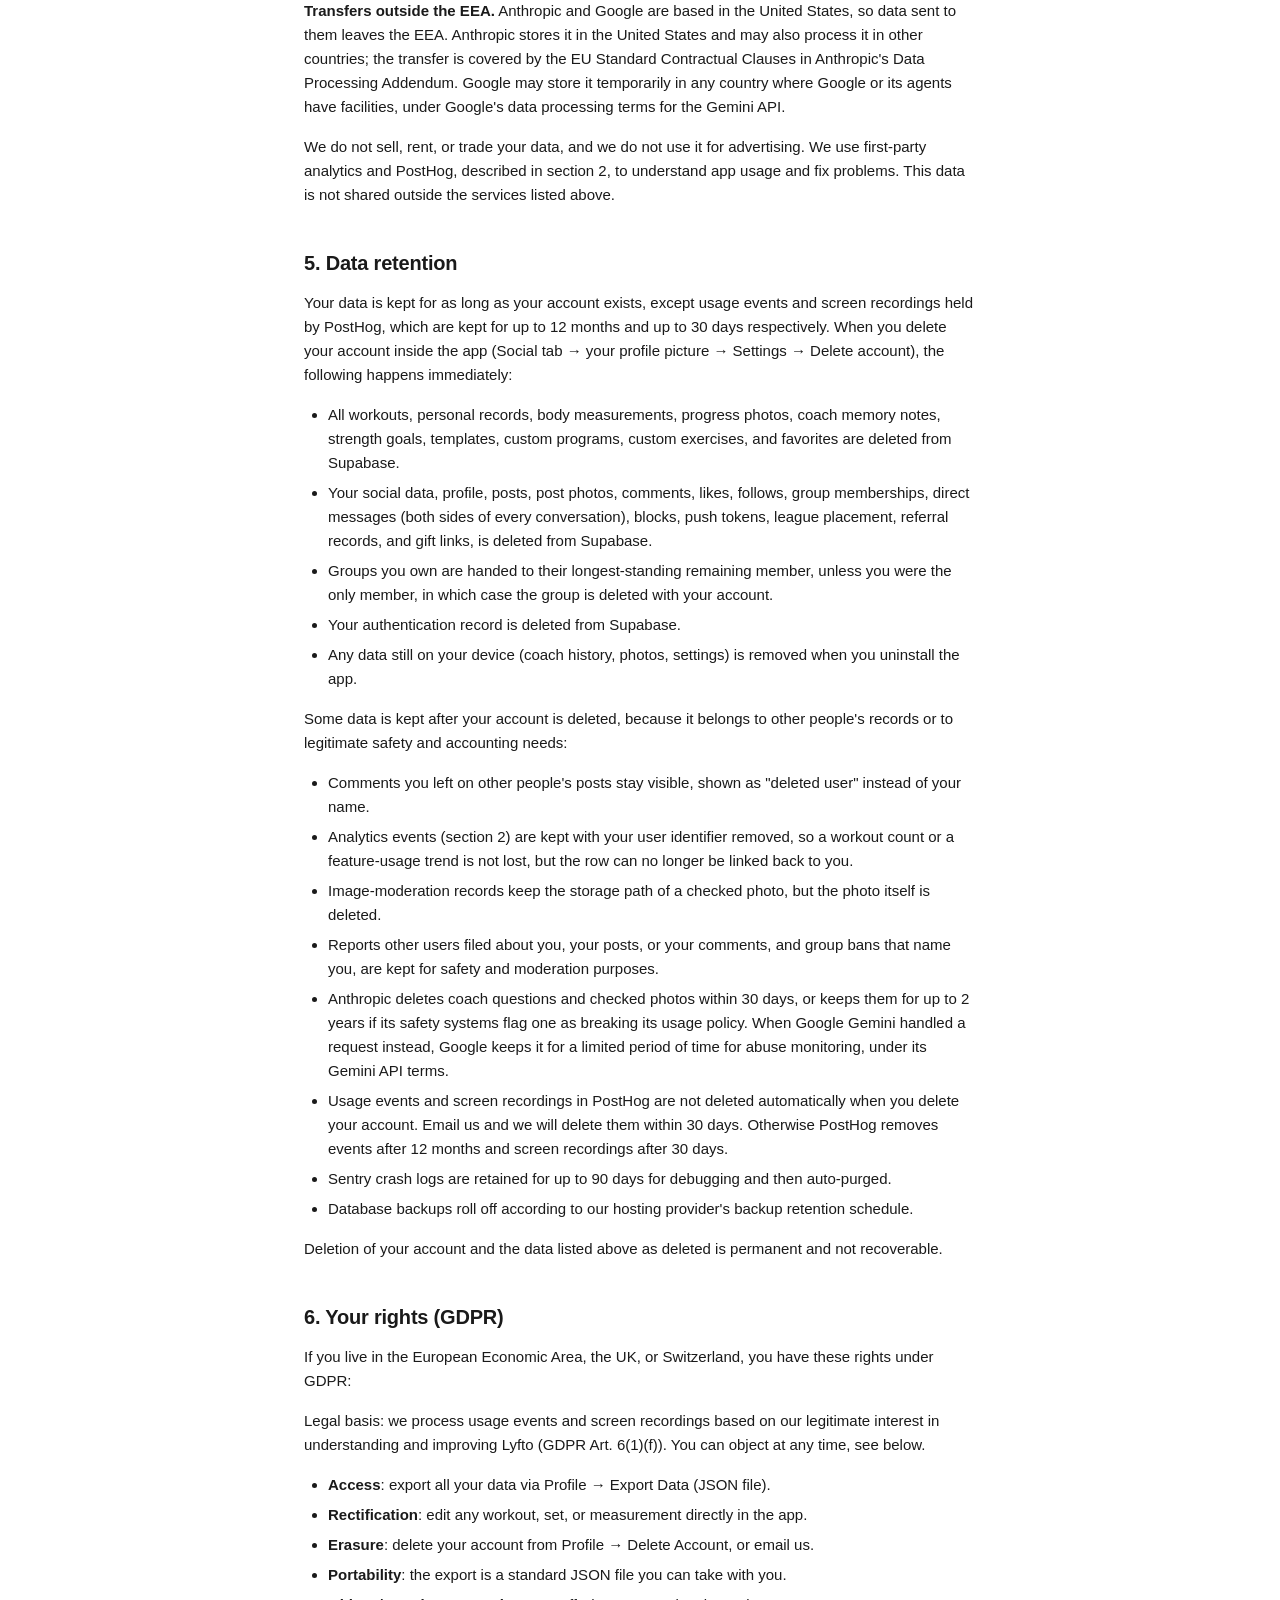
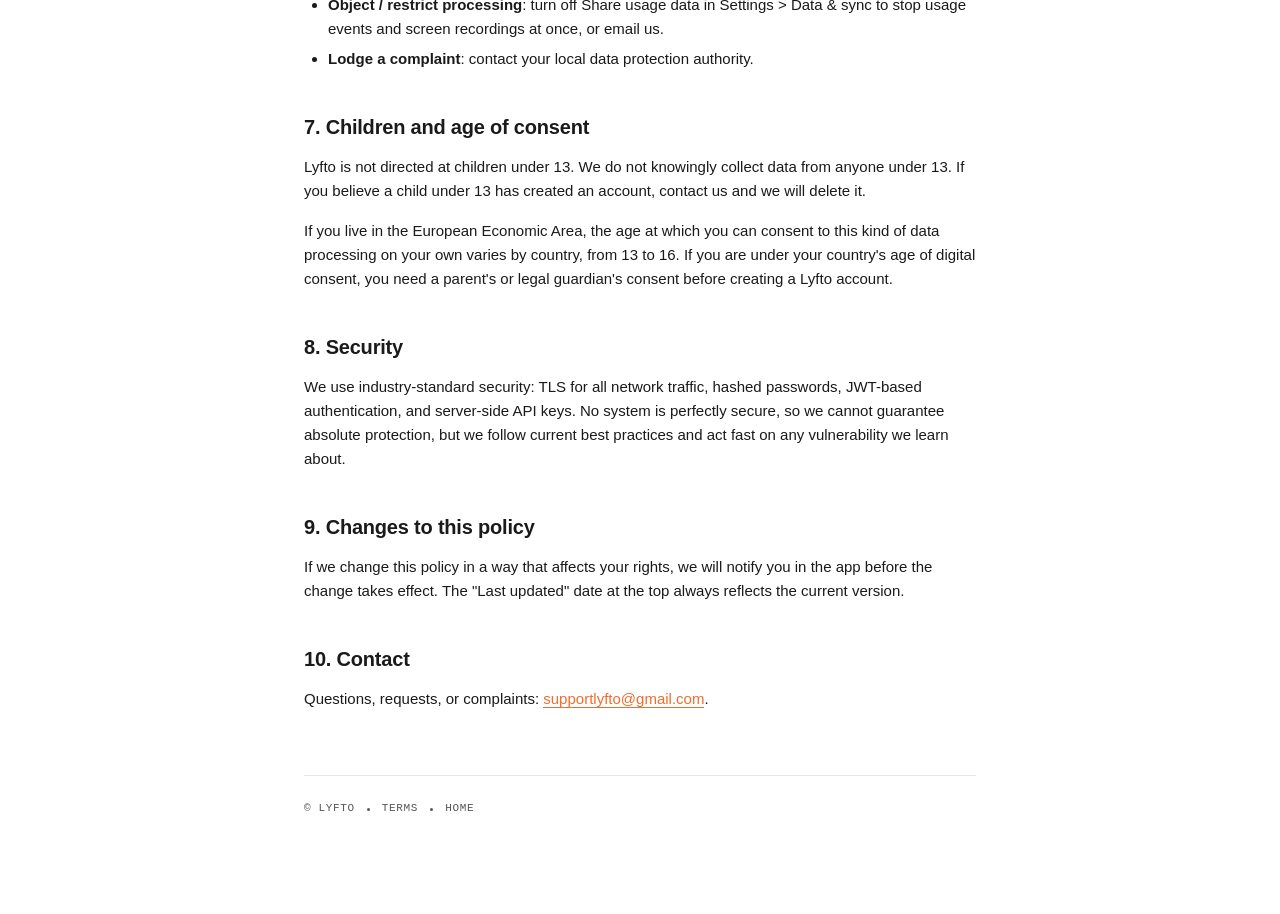
==== commit aaae0d58: "privacy: disclose PostHog usage events and screen recordings (rev 6) Adds PostHog to the data table," ====
--- a/privacy.html
+++ b/privacy.html
@@ -20,7 +20,7 @@
 
   <div class="eyebrow">Privacy Policy</div>
   <h1>How Lyfto handles your data.</h1>
-  <p class="updated">Last updated: 2026-11-09 (rev 6)</p>
+  <p class="updated">Last updated: 2026-11-10 (rev 6)</p>
 
   <p>This policy describes how the Lyfto mobile app ("Lyfto", "we", "us") collects, uses, and protects your information. By using Lyfto you agree to the practices below. If you do not agree, do not use the app.</p>
 
@@ -28,7 +28,7 @@
   <p>Lyfto is a workout-tracking app for iOS and Android. Lyfto is published by <strong>Aksel Cornelius Bjorland</strong>, who is the data controller responsible for your information. Contact: <a href="mailto:supportlyfto@gmail.com">supportlyfto@gmail.com</a>.</p>
 
   <h2>2. What we collect</h2>
-  <p>Only the data you explicitly enter or grant permission for. We do <strong>not</strong> collect location, contacts, or browsing history.</p>
+  <p>The data you enter or give permission for, plus basic usage data described in the table below. We do <strong>not</strong> collect location, contacts, or browsing history.</p>
 
   <table>
     <thead>
@@ -118,7 +118,12 @@
       <tr>
         <td>First-party product analytics (for example: onboarding steps completed, workouts started or finished, sets logged including their weight and reps, app version, platform)</td>
         <td>Understand how people use Lyfto so we can fix problems and improve the app</td>
-        <td>Supabase (EU). Not shared with any third-party analytics or advertising company. See section 4.</td>
+        <td>Supabase (EU). A small subset of these events is also sent to PostHog, see the next row. Not shared with any advertising company. See section 4.</td>
+      </tr>
+      <tr>
+        <td>Usage events and screen recordings sent to PostHog (events such as onboarding started, account created, first workout started, first set logged, workout finished, paywall and purchase steps; app version, operating system, device model, language and time zone; on iPhone and Android, screen recordings of new accounts)</td>
+        <td>Find and fix problems in the first-time experience, understand which steps people drop off at, and test app changes</td>
+        <td>PostHog, EU cloud (Frankfurt, Germany). Linked to your Lyfto user ID, not to your name or email. Weights and reps are not included. See "Usage data and screen recordings" below and section 4.</td>
       </tr>
       <tr>
         <td>Push notification token and push content</td>
@@ -139,6 +144,12 @@
   </table>
 
   <p><strong>Social features and visibility.</strong> Lyfto has optional social features (a profile, groups, posts, comments, likes, following, people search, and direct messages). When you create your account, we ask "Who can see your training?" with nothing preselected: you choose Public or Private before any profile is created. If you choose Private, other users cannot see your workouts, personal records, or training history, and you are not placed in a weekly league or shown in people search results as publicly discoverable. If you choose Public, any signed-in user can see your workout history, personal records, and strength score, and you may be placed in a weekly league with other users. You can change this choice at any time in your profile settings. Publishing an individual post (tapping "Del økten") is a separate, further choice: you pick the audience for that post (just you, a group, your followers, or public), regardless of your profile visibility. Other users can see, like, comment on, and report content you share, and report your profile, posts, comments, direct messages you send them, or an AI coach answer. We provide blocking and reporting tools, and content that enough people report is automatically hidden.</p>
+
+  <p><strong>Usage data and screen recordings.</strong> Lyfto sends a small set of usage events to PostHog, our analytics provider: onboarding started, account created (and how you signed up), first workout started, the first set logged in a workout (a count only, never the weight or reps), workout finished (number of sets), and paywall and purchase steps (where the paywall was opened from, which version of it you saw, and which product). Each event is linked to your Lyfto user ID, a random identifier that is not your name or email. Before you sign in, events use a random identifier created by the PostHog software on your phone. It is merged with your user ID when you sign in and replaced with a new random identifier when you sign out. The PostHog software also adds basic technical details to events: app version, operating system and version, device model, language, time zone and screen size. It does not use your advertising identifier and does not follow you across other companies' apps or websites. When we run A/B tests, PostHog also tells the app which version of a test to show you.</p>
+
+  <p>On iPhone and Android, for the first 7 days after you create an account, Lyfto may record your screen while you use the app: images of the app's own screens and where you tap. All text and all images on screen, including what you type, photos, coach chats, workout notes, and weights and reps, are hidden in the recording before it leaves your phone. Recording pauses while the purchase sheet is open. We watch recordings only to find and fix problems in the first-time experience.</p>
+
+  <p>You can turn this off at any time in Settings > Data &amp; sync > Share usage data. It is on by default. Turning it off stops events and recordings to PostHog immediately, and nothing is sent to PostHog on later launches. The switch does not affect the first-party analytics stored in our own database (Supabase), described above.</p>
 
   <h2>3. Permissions we ask for</h2>
   <p>You can revoke any of these in your device settings at any time.</p>
@@ -177,6 +188,11 @@
         <td>Detect and fix bugs. No workout content or chat content is sent.</td>
       </tr>
       <tr>
+        <td><a href="https://posthog.com/privacy" target="_blank" rel="noopener">PostHog</a></td>
+        <td>Your Lyfto user ID, the usage events described in section 2, basic app and device details (app version, operating system, device model, language, time zone, screen size), A/B test lookups, and, for new accounts on iPhone and Android, screen recordings with all text and images hidden</td>
+        <td>Usage analytics, A/B tests and screen recordings, to find and fix problems and improve Lyfto. PostHog acts as our processor under a data processing agreement and may not use the data for its own purposes. Data is hosted in the EU (Frankfurt, Germany). PostHog uses some sub-processors, and its staff may access data for support from outside the EU, under the transfer safeguards in the agreement.</td>
+      </tr>
+      <tr>
         <td><a href="https://www.apple.com/legal/privacy/" target="_blank" rel="noopener">Apple HealthKit (iOS only)</a></td>
         <td>Heart-rate (read), workout sessions (write)</td>
         <td>Stays on your device. Apple does not receive Lyfto-generated data. Not available on Android.</td>
@@ -201,10 +217,10 @@
 
   <p><strong>Transfers outside the EEA.</strong> Anthropic and Google are based in the United States, so data sent to them leaves the EEA. Anthropic stores it in the United States and may also process it in other countries; the transfer is covered by the EU Standard Contractual Clauses in Anthropic's Data Processing Addendum. Google may store it temporarily in any country where Google or its agents have facilities, under Google's data processing terms for the Gemini API.</p>
 
-  <p>We do not sell, rent, or trade your data. We do not use your data for advertising or third-party analytics. We do use first-party analytics, described in section 2, to understand app usage and fix problems; this data is not shared outside the services listed above.</p>
+  <p>We do not sell, rent, or trade your data, and we do not use it for advertising. We use first-party analytics and PostHog, described in section 2, to understand app usage and fix problems. This data is not shared outside the services listed above.</p>
 
   <h2>5. Data retention</h2>
-  <p>Your data is kept for as long as your account exists. When you delete your account inside the app (Social tab → your profile picture → Settings → Delete account), the following happens immediately:</p>
+  <p>Your data is kept for as long as your account exists, except usage events and screen recordings held by PostHog, which are kept for up to 12 months and up to 30 days respectively. When you delete your account inside the app (Social tab → your profile picture → Settings → Delete account), the following happens immediately:</p>
   <ul>
     <li>All workouts, personal records, body measurements, progress photos, coach memory notes, strength goals, templates, custom programs, custom exercises, and favorites are deleted from Supabase.</li>
     <li>Your social data, profile, posts, post photos, comments, likes, follows, group memberships, direct messages (both sides of every conversation), blocks, push tokens, league placement, referral records, and gift links, is deleted from Supabase.</li>
@@ -219,6 +235,7 @@
     <li>Image-moderation records keep the storage path of a checked photo, but the photo itself is deleted.</li>
     <li>Reports other users filed about you, your posts, or your comments, and group bans that name you, are kept for safety and moderation purposes.</li>
     <li>Anthropic deletes coach questions and checked photos within 30 days, or keeps them for up to 2 years if its safety systems flag one as breaking its usage policy. When Google Gemini handled a request instead, Google keeps it for a limited period of time for abuse monitoring, under its Gemini API terms.</li>
+    <li>Usage events and screen recordings in PostHog are not deleted automatically when you delete your account. Email us and we will delete them within 30 days. Otherwise PostHog removes events after 12 months and screen recordings after 30 days.</li>
     <li>Sentry crash logs are retained for up to 90 days for debugging and then auto-purged.</li>
     <li>Database backups roll off according to our hosting provider's backup retention schedule.</li>
   </ul>
@@ -226,12 +243,13 @@
 
   <h2>6. Your rights (GDPR)</h2>
   <p>If you live in the European Economic Area, the UK, or Switzerland, you have these rights under GDPR:</p>
+  <p>Legal basis: we process usage events and screen recordings based on our legitimate interest in understanding and improving Lyfto (GDPR Art. 6(1)(f)). You can object at any time, see below.</p>
   <ul>
     <li><strong>Access</strong>: export all your data via Profile → Export Data (JSON file).</li>
     <li><strong>Rectification</strong>: edit any workout, set, or measurement directly in the app.</li>
     <li><strong>Erasure</strong>: delete your account from Profile → Delete Account, or email us.</li>
     <li><strong>Portability</strong>: the export is a standard JSON file you can take with you.</li>
-    <li><strong>Object / restrict processing</strong>: email us.</li>
+    <li><strong>Object / restrict processing</strong>: turn off Share usage data in Settings > Data &amp; sync to stop usage events and screen recordings at once, or email us.</li>
     <li><strong>Lodge a complaint</strong>: contact your local data protection authority.</li>
   </ul>
 
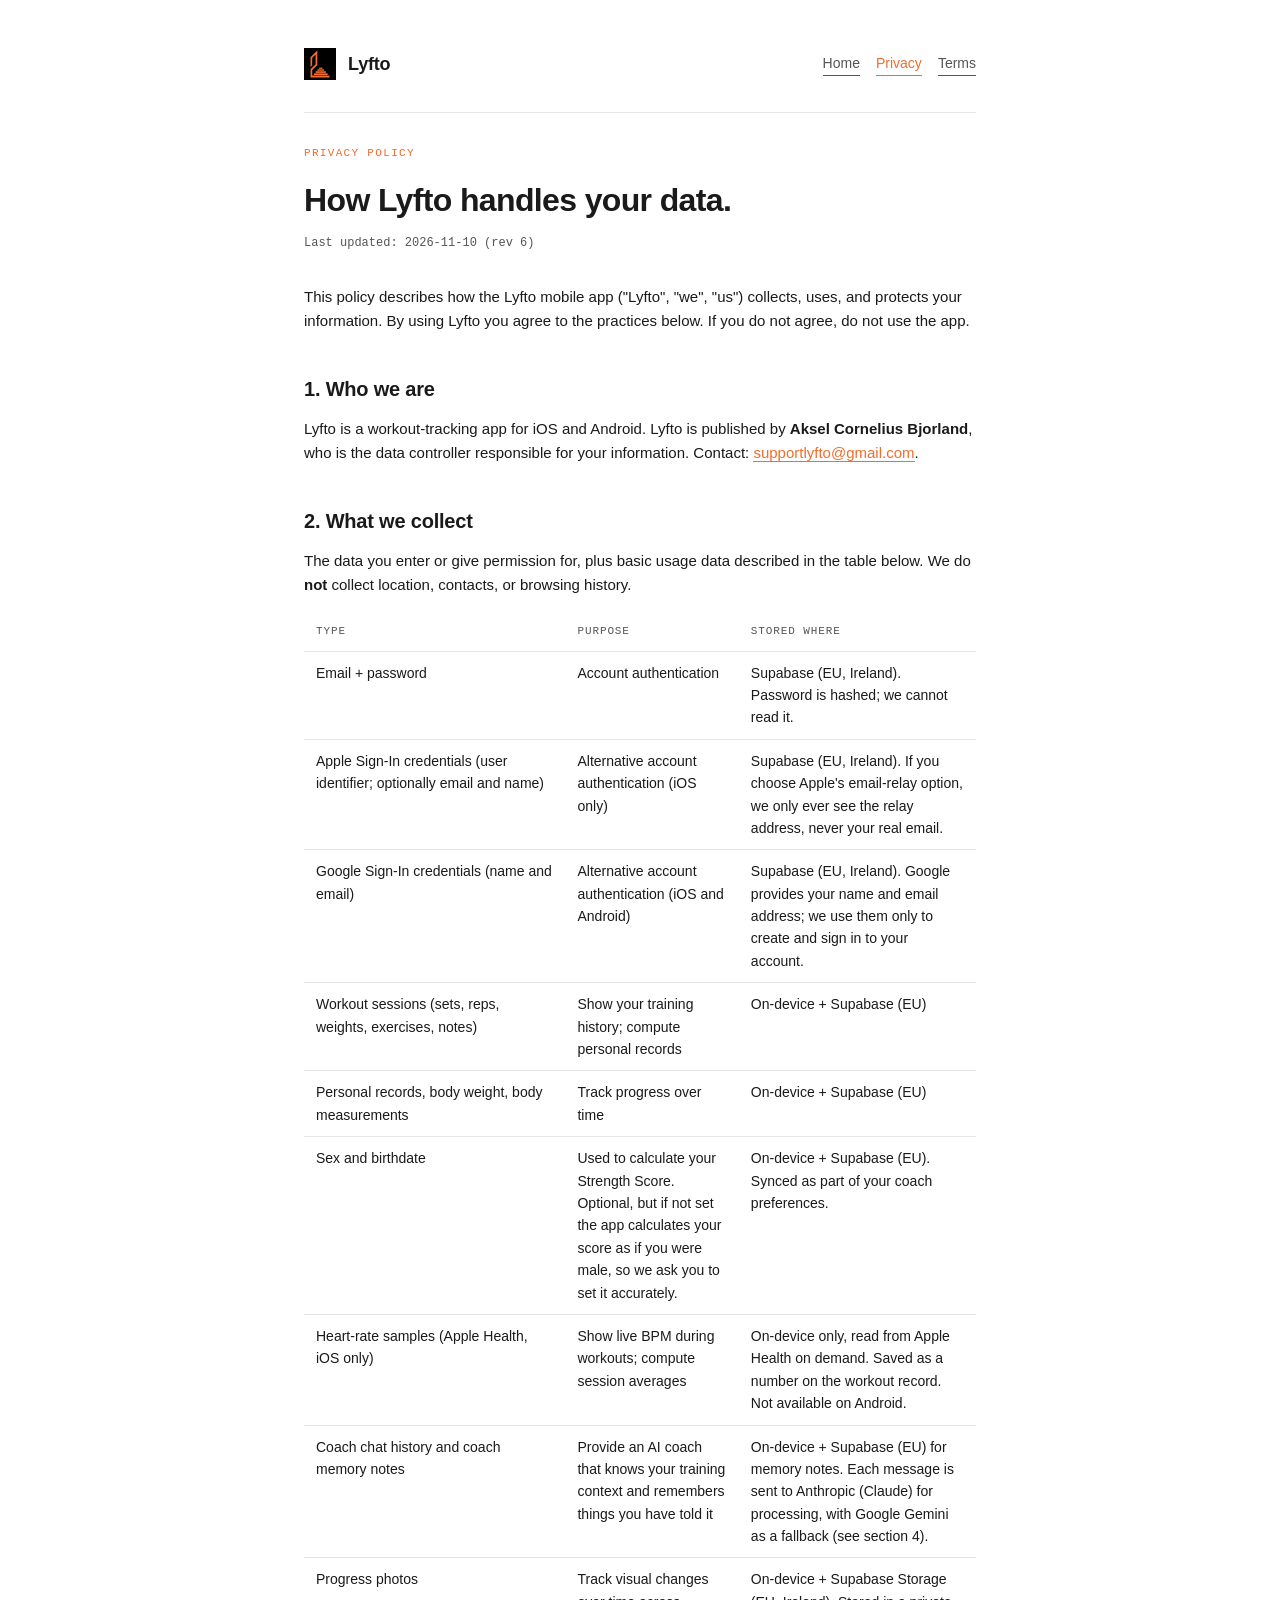
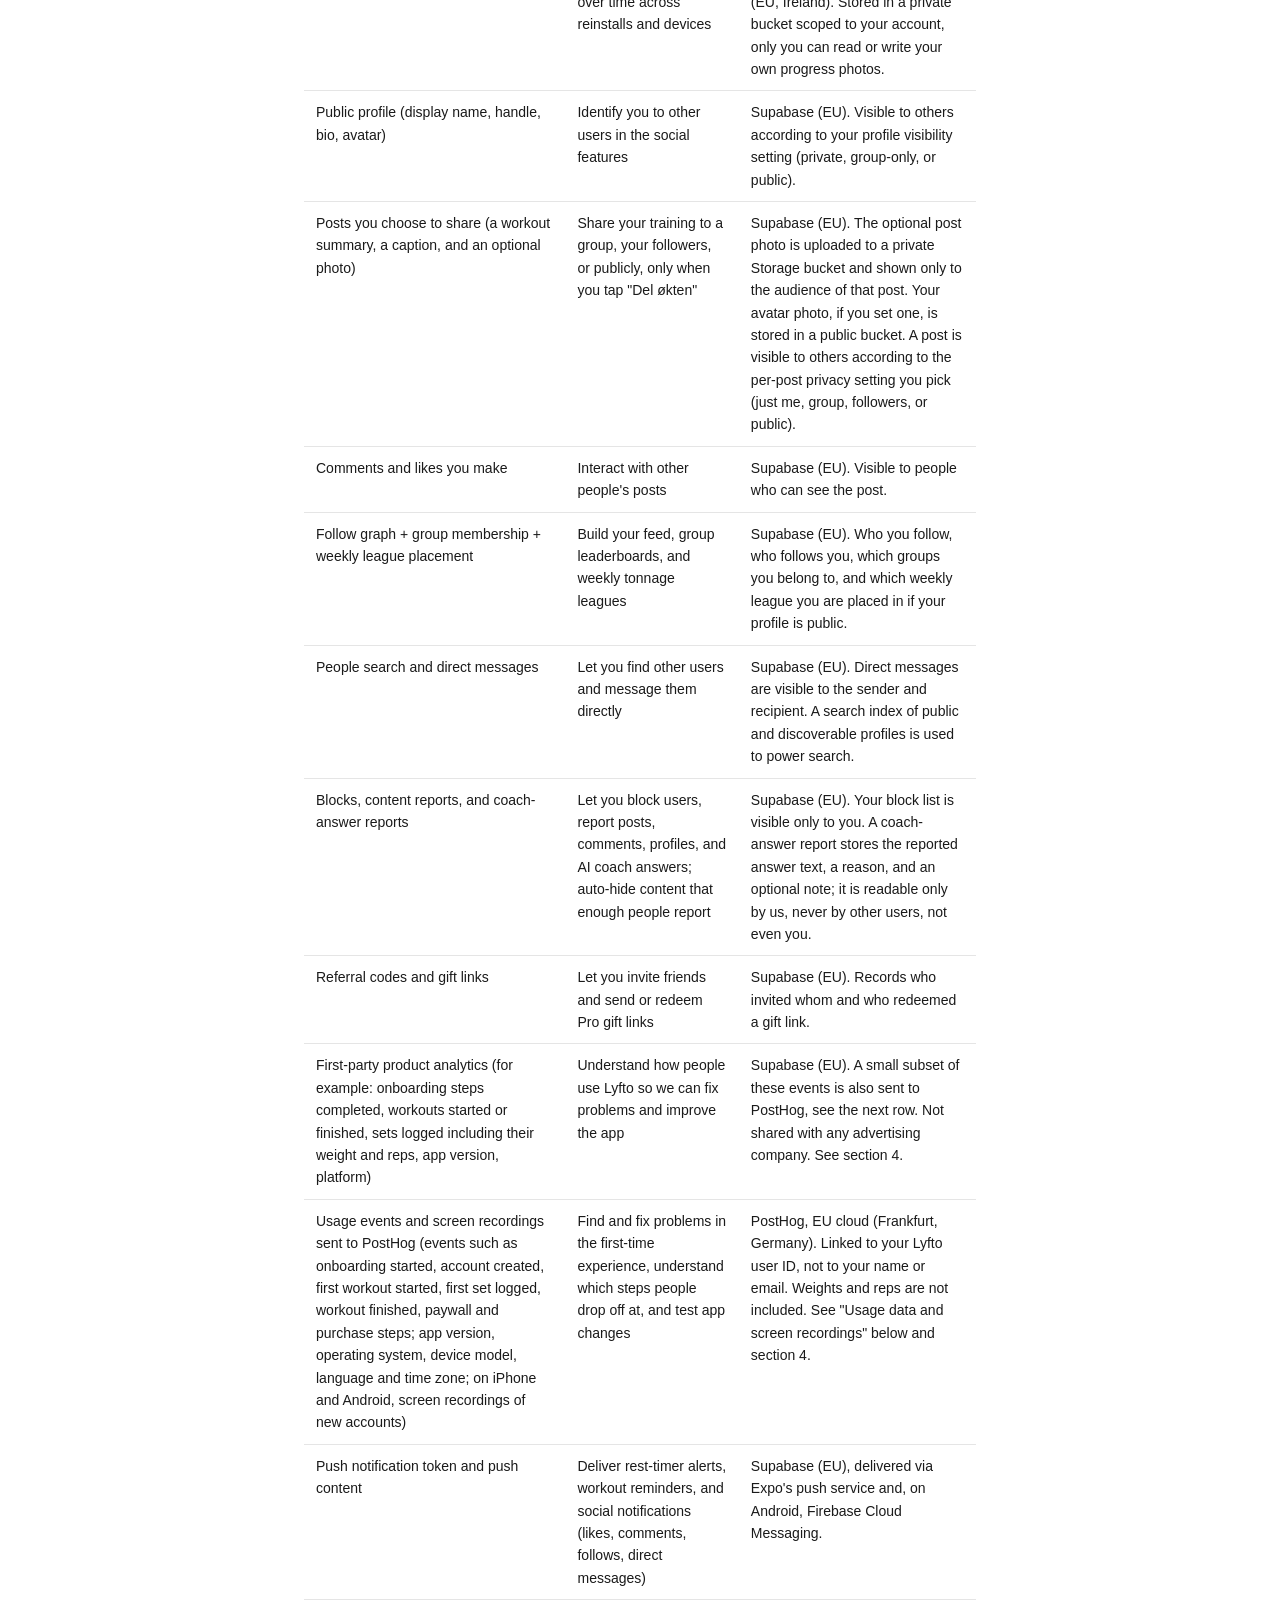
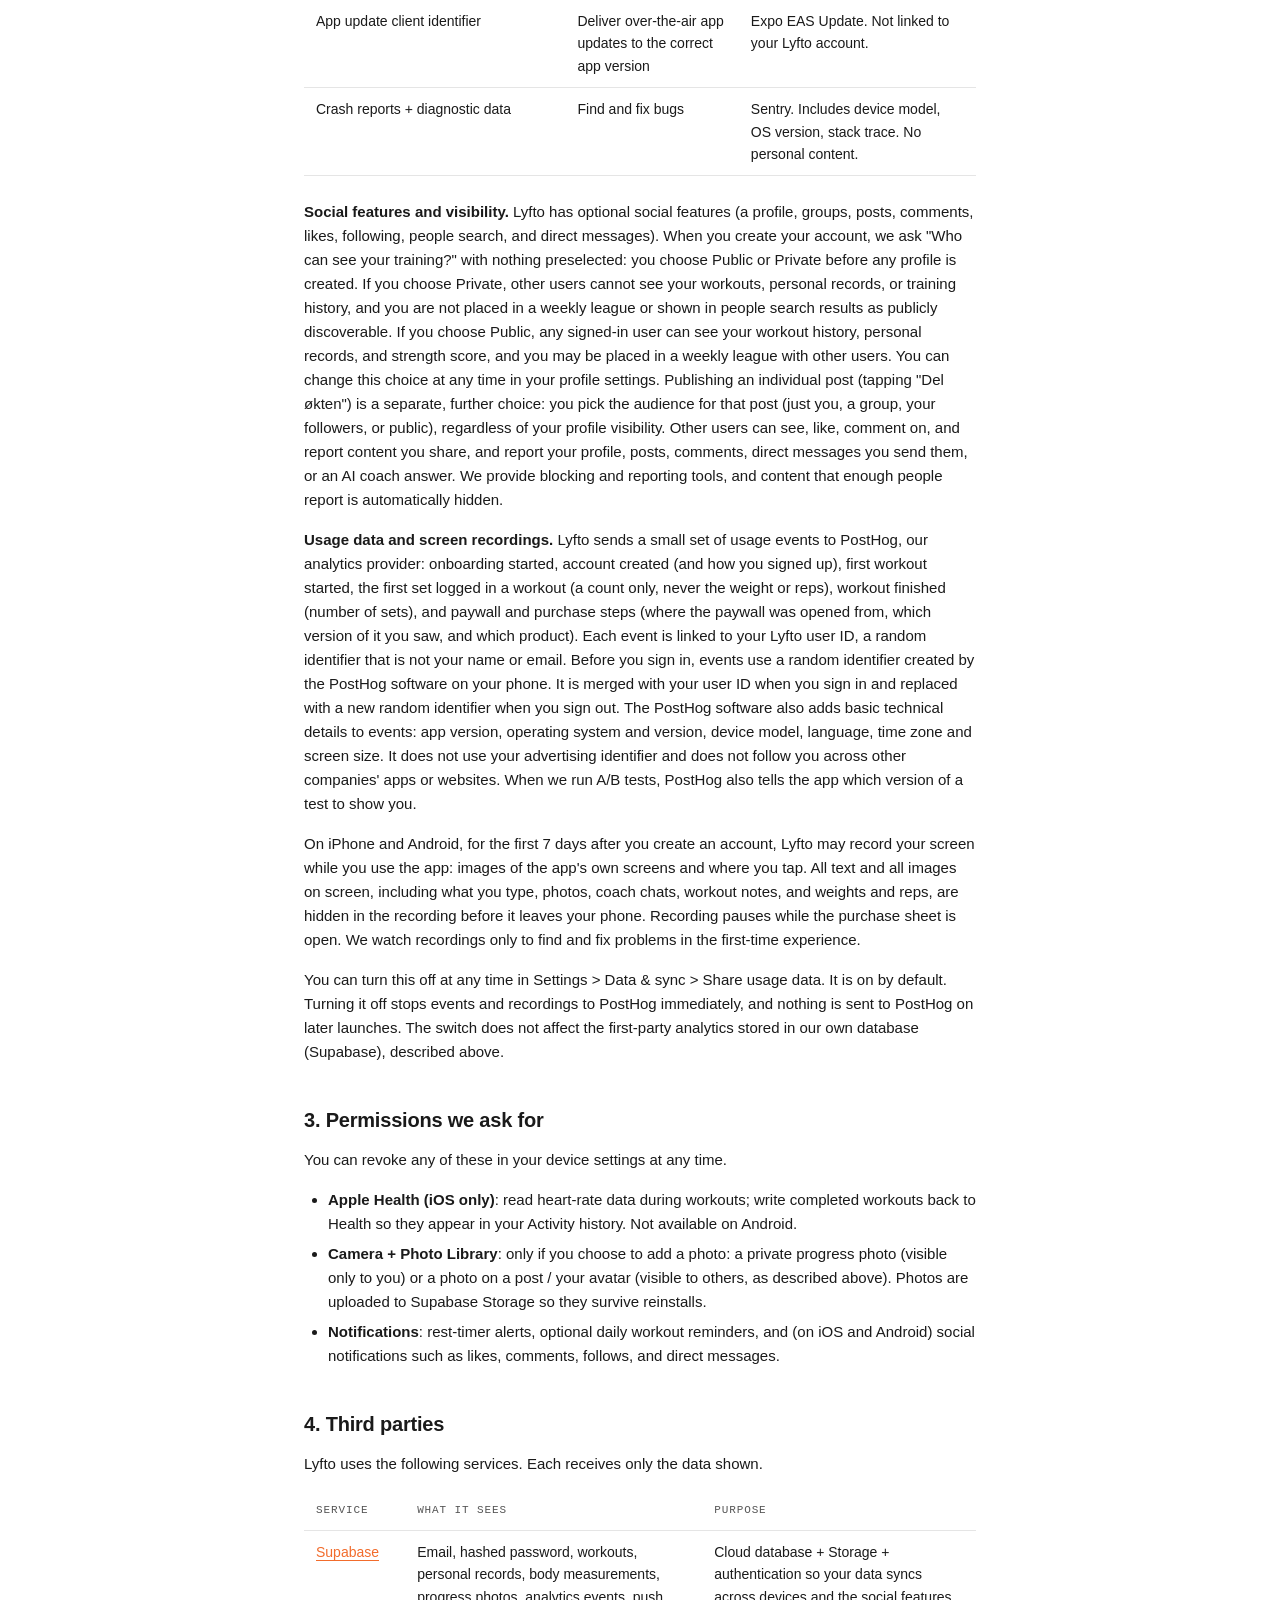
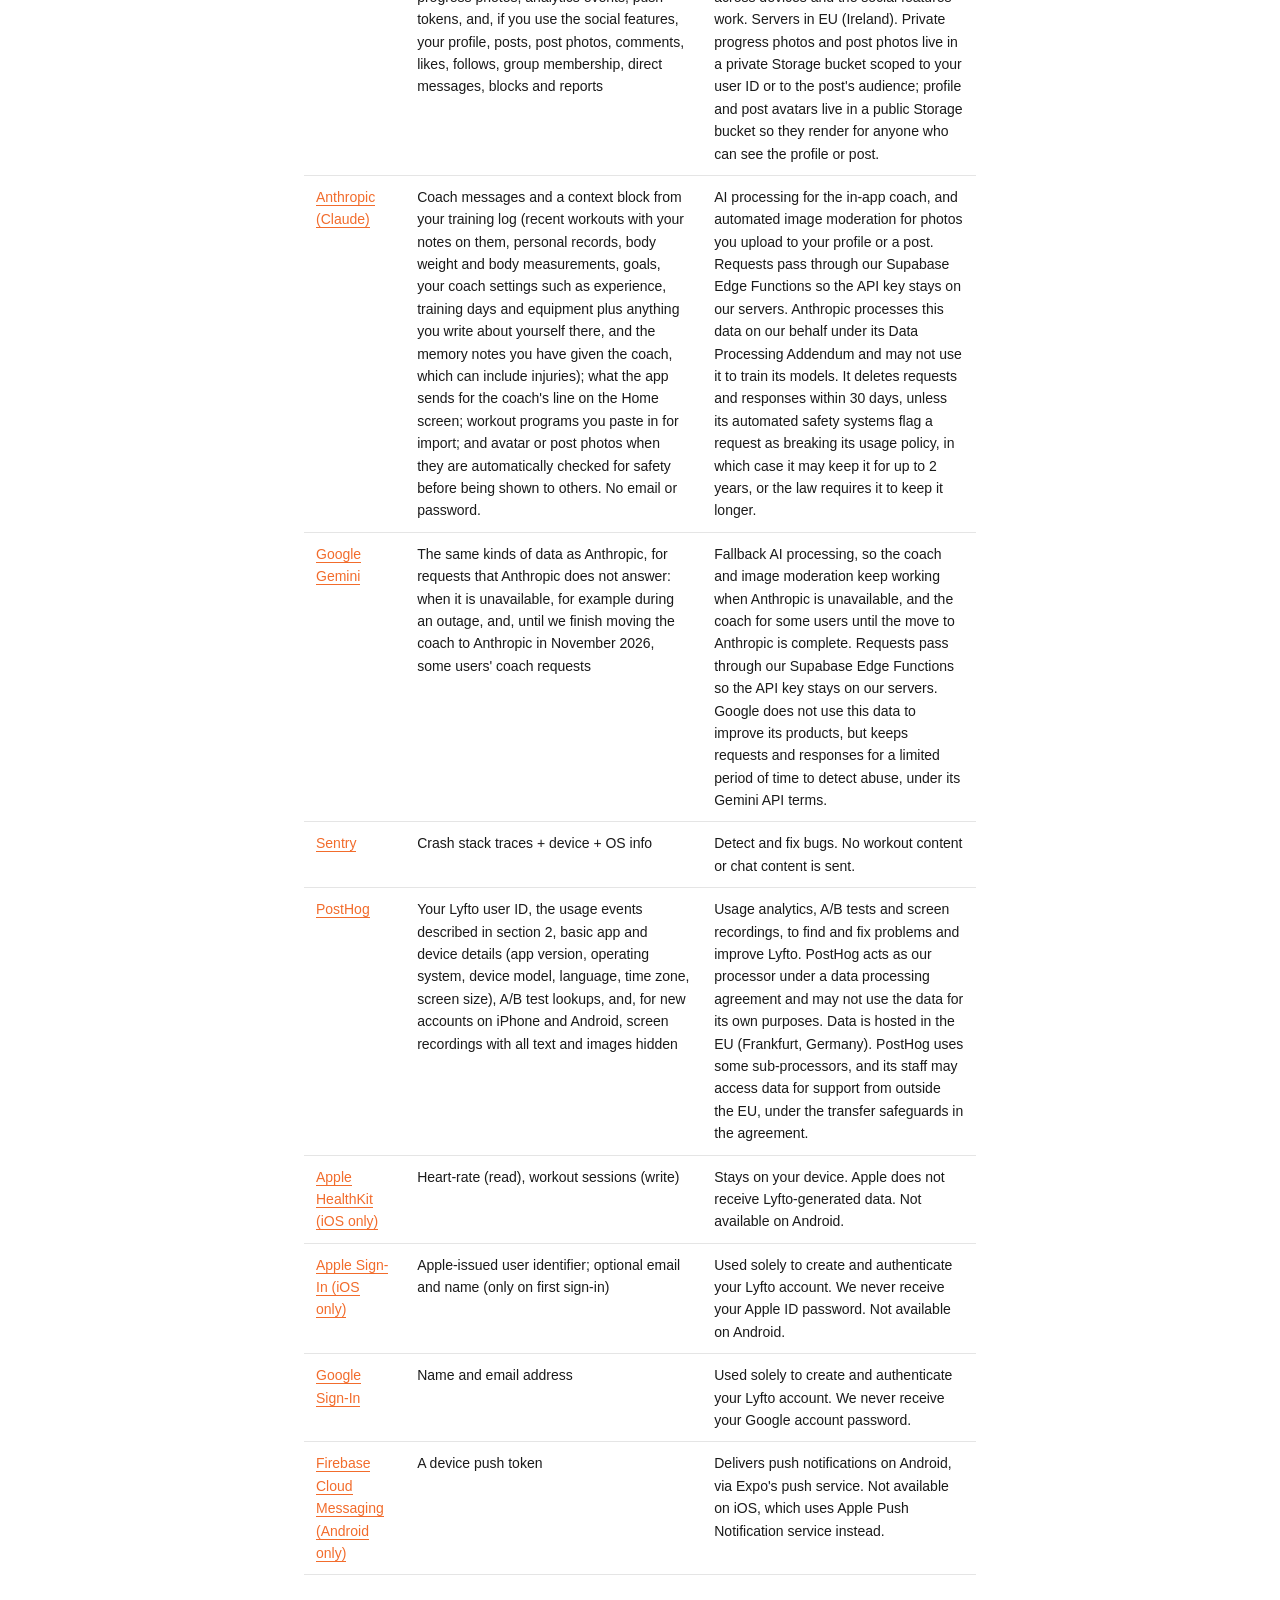
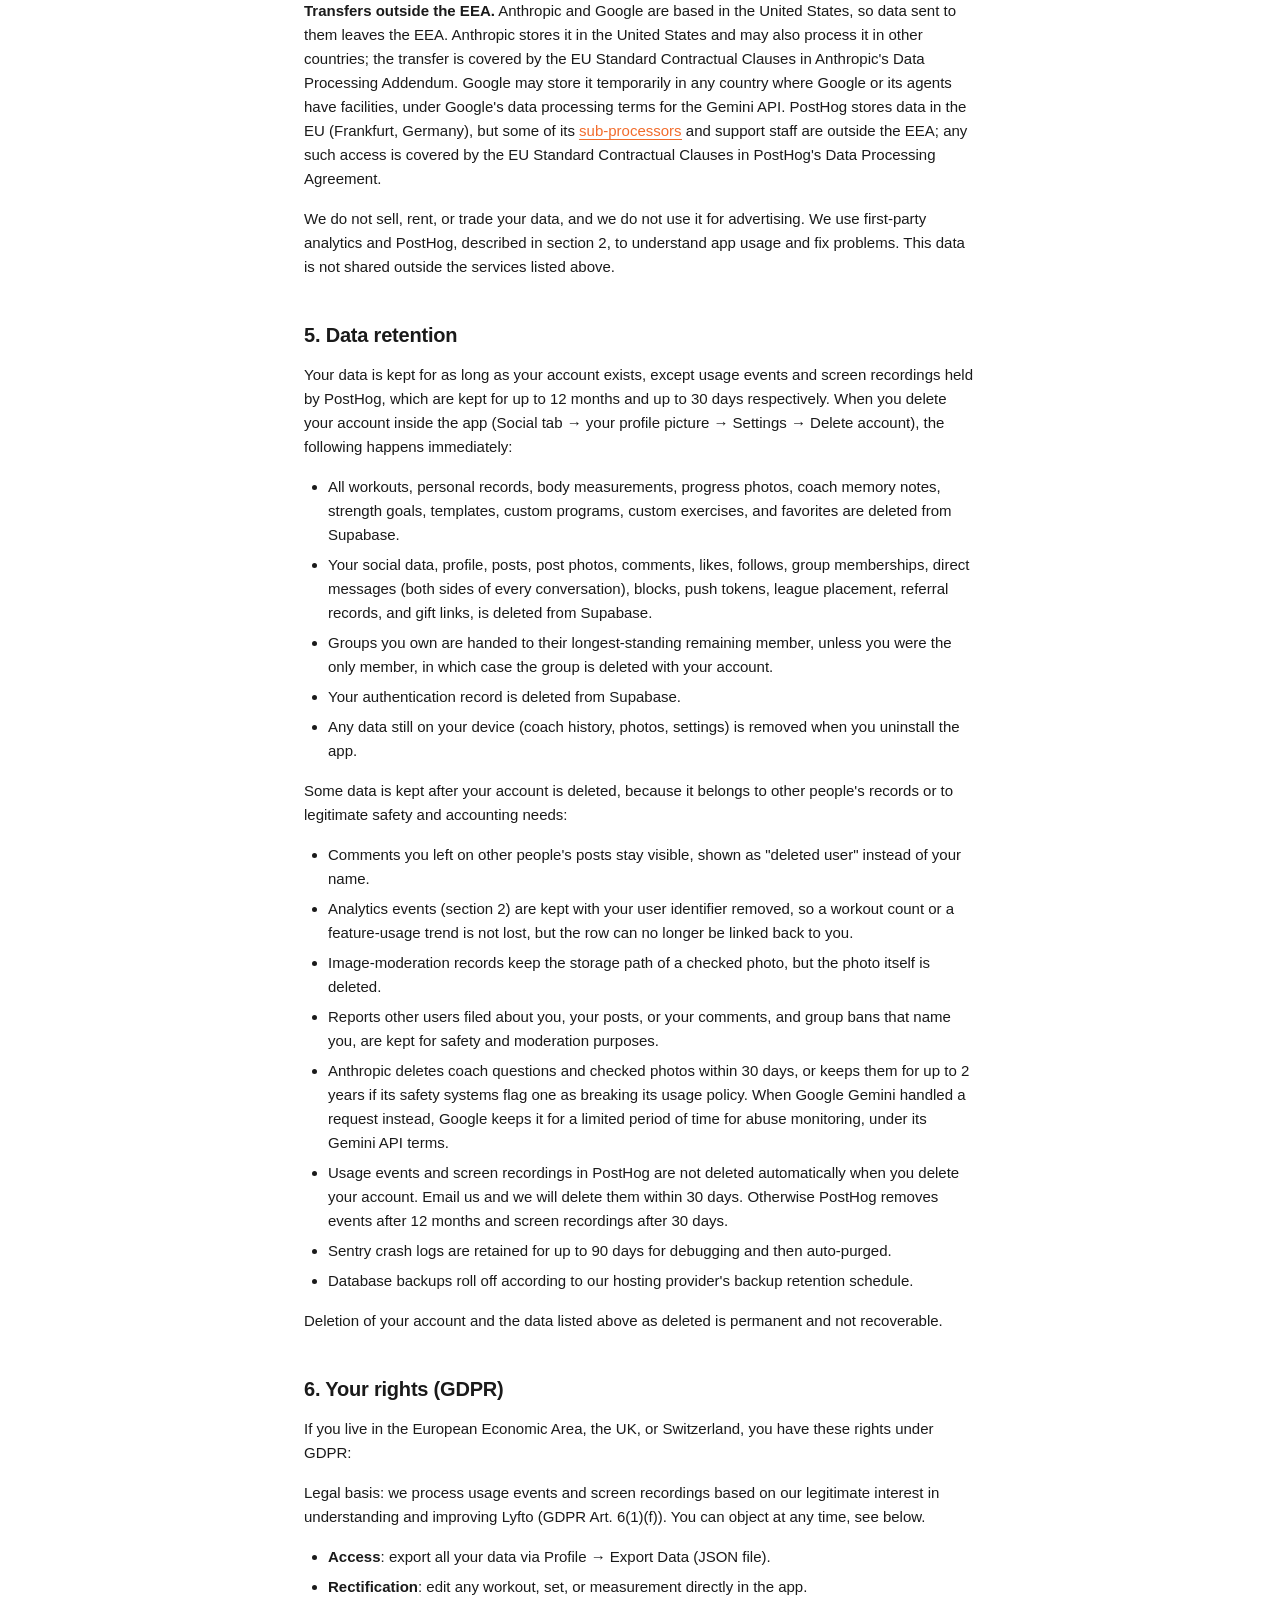
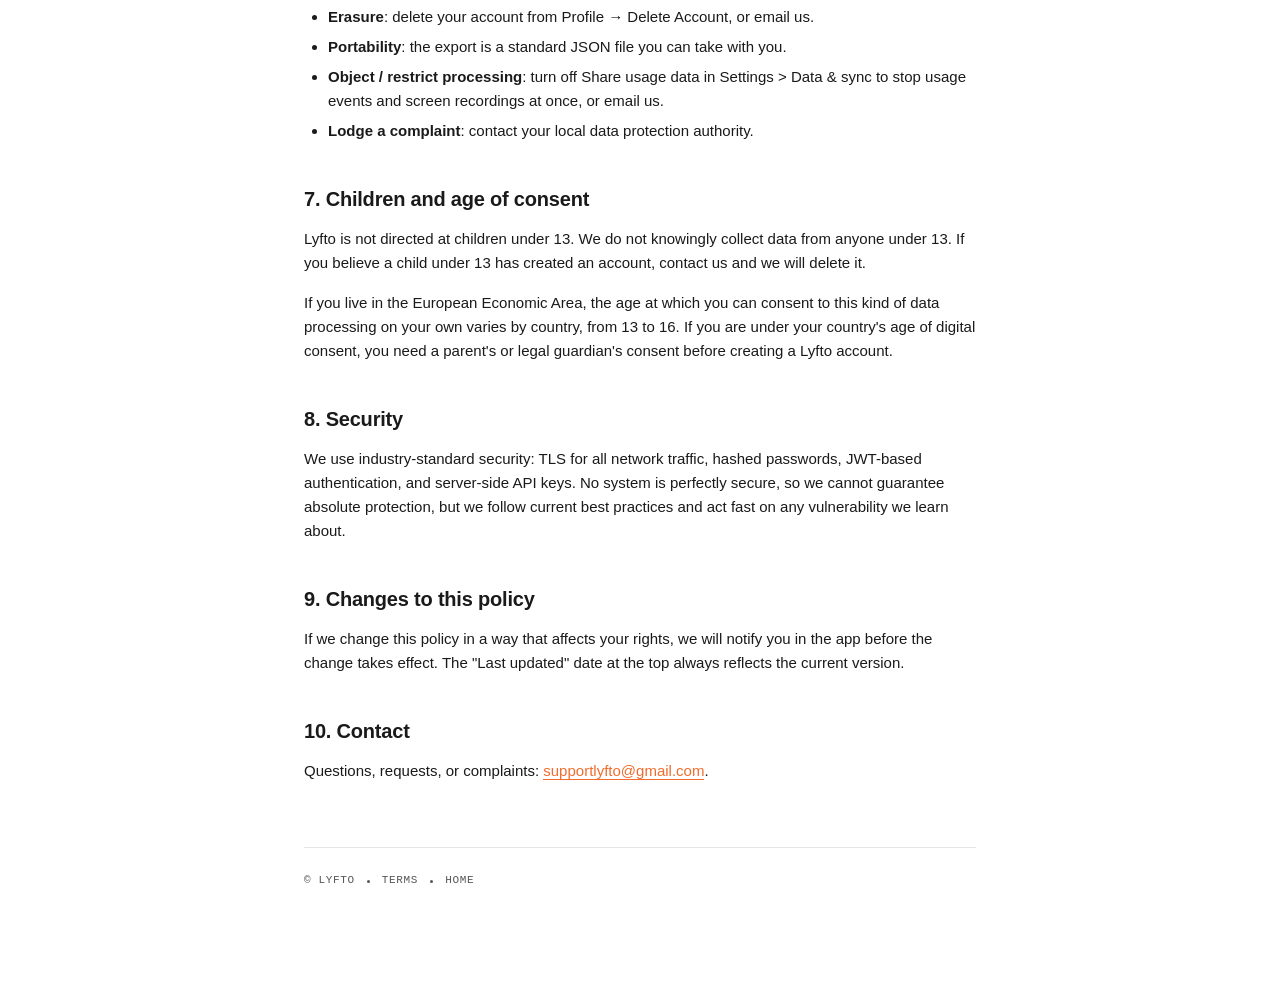
==== commit ce67b4c0: "privacy: list PostHog in the transfers-outside-EEA paragraph Co-Authored-By: Claude Opus 5.5 <norepl" ====
--- a/privacy.html
+++ b/privacy.html
@@ -215,7 +215,7 @@
     </tbody>
   </table>
 
-  <p><strong>Transfers outside the EEA.</strong> Anthropic and Google are based in the United States, so data sent to them leaves the EEA. Anthropic stores it in the United States and may also process it in other countries; the transfer is covered by the EU Standard Contractual Clauses in Anthropic's Data Processing Addendum. Google may store it temporarily in any country where Google or its agents have facilities, under Google's data processing terms for the Gemini API.</p>
+  <p><strong>Transfers outside the EEA.</strong> Anthropic and Google are based in the United States, so data sent to them leaves the EEA. Anthropic stores it in the United States and may also process it in other countries; the transfer is covered by the EU Standard Contractual Clauses in Anthropic's Data Processing Addendum. Google may store it temporarily in any country where Google or its agents have facilities, under Google's data processing terms for the Gemini API. PostHog stores data in the EU (Frankfurt, Germany), but some of its <a href="https://posthog.com/subprocessors" target="_blank" rel="noopener">sub-processors</a> and support staff are outside the EEA; any such access is covered by the EU Standard Contractual Clauses in PostHog's Data Processing Agreement.</p>
 
   <p>We do not sell, rent, or trade your data, and we do not use it for advertising. We use first-party analytics and PostHog, described in section 2, to understand app usage and fix problems. This data is not shared outside the services listed above.</p>
 
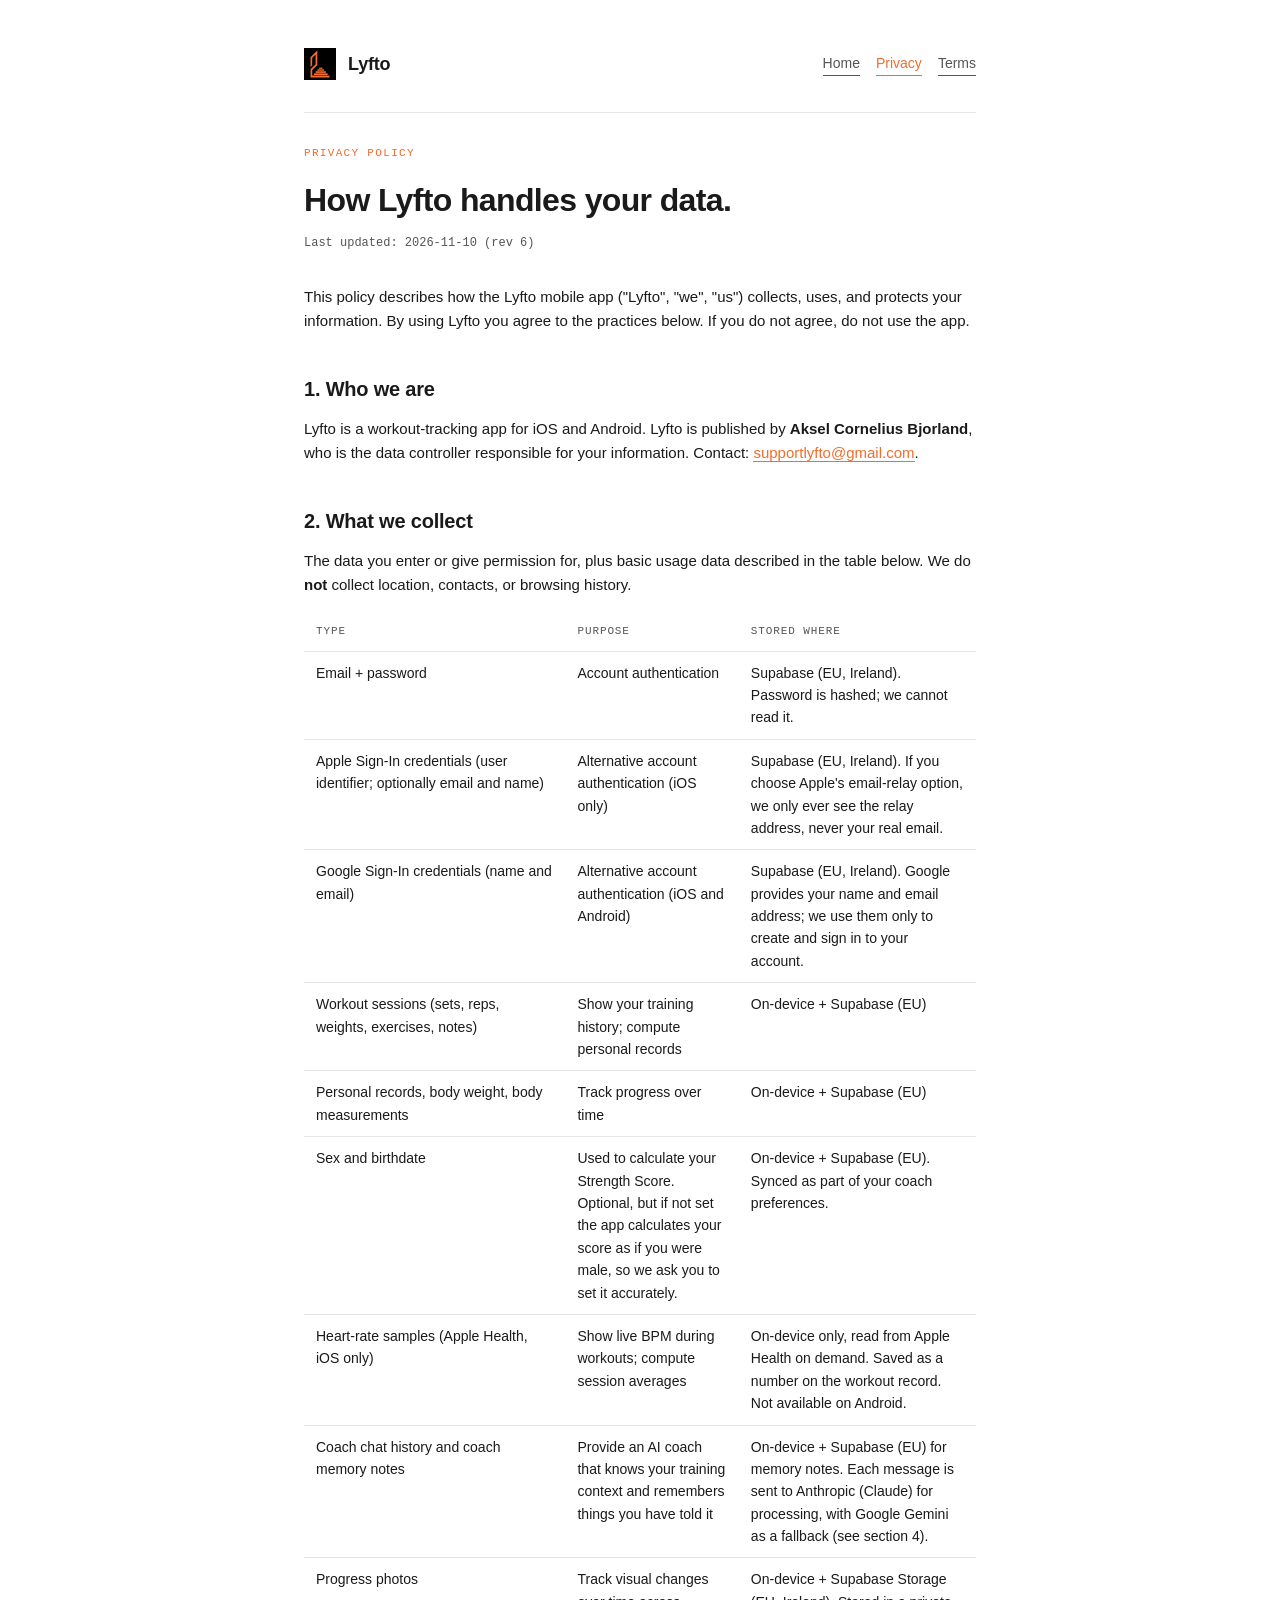
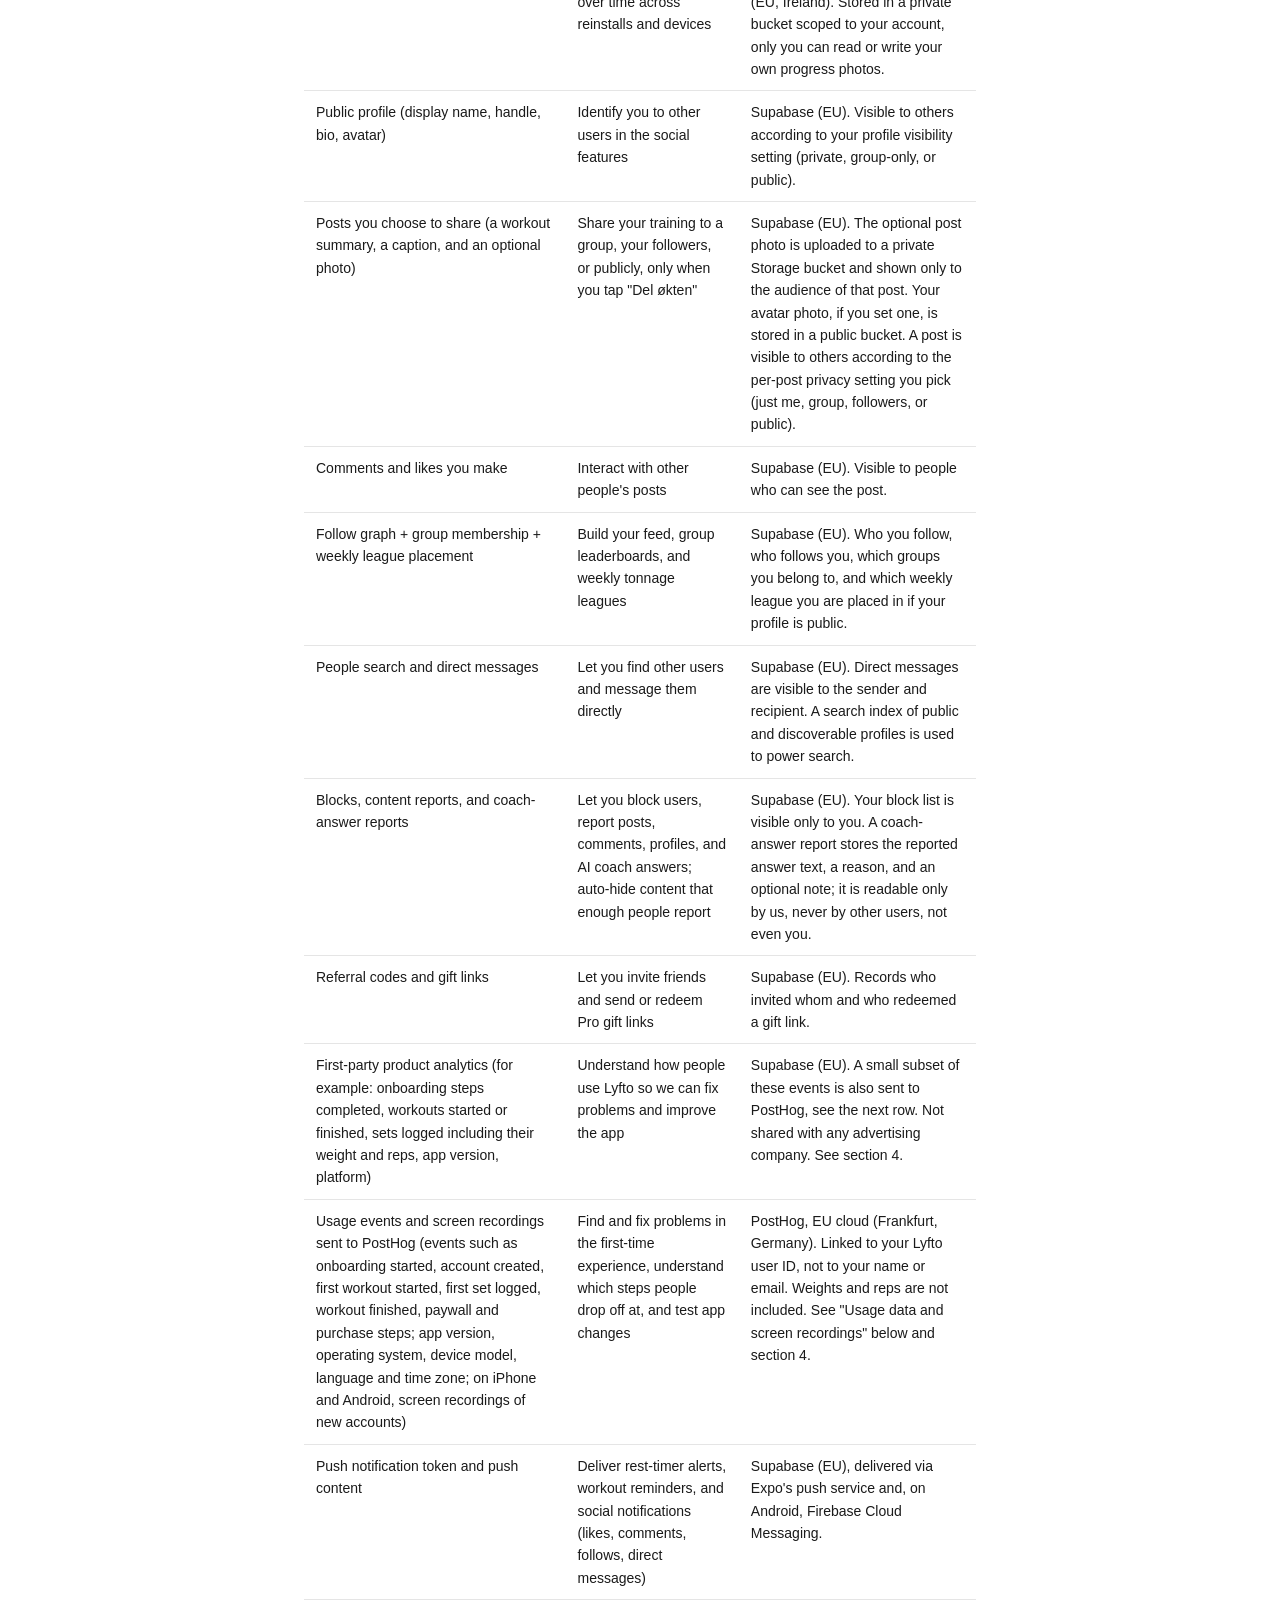
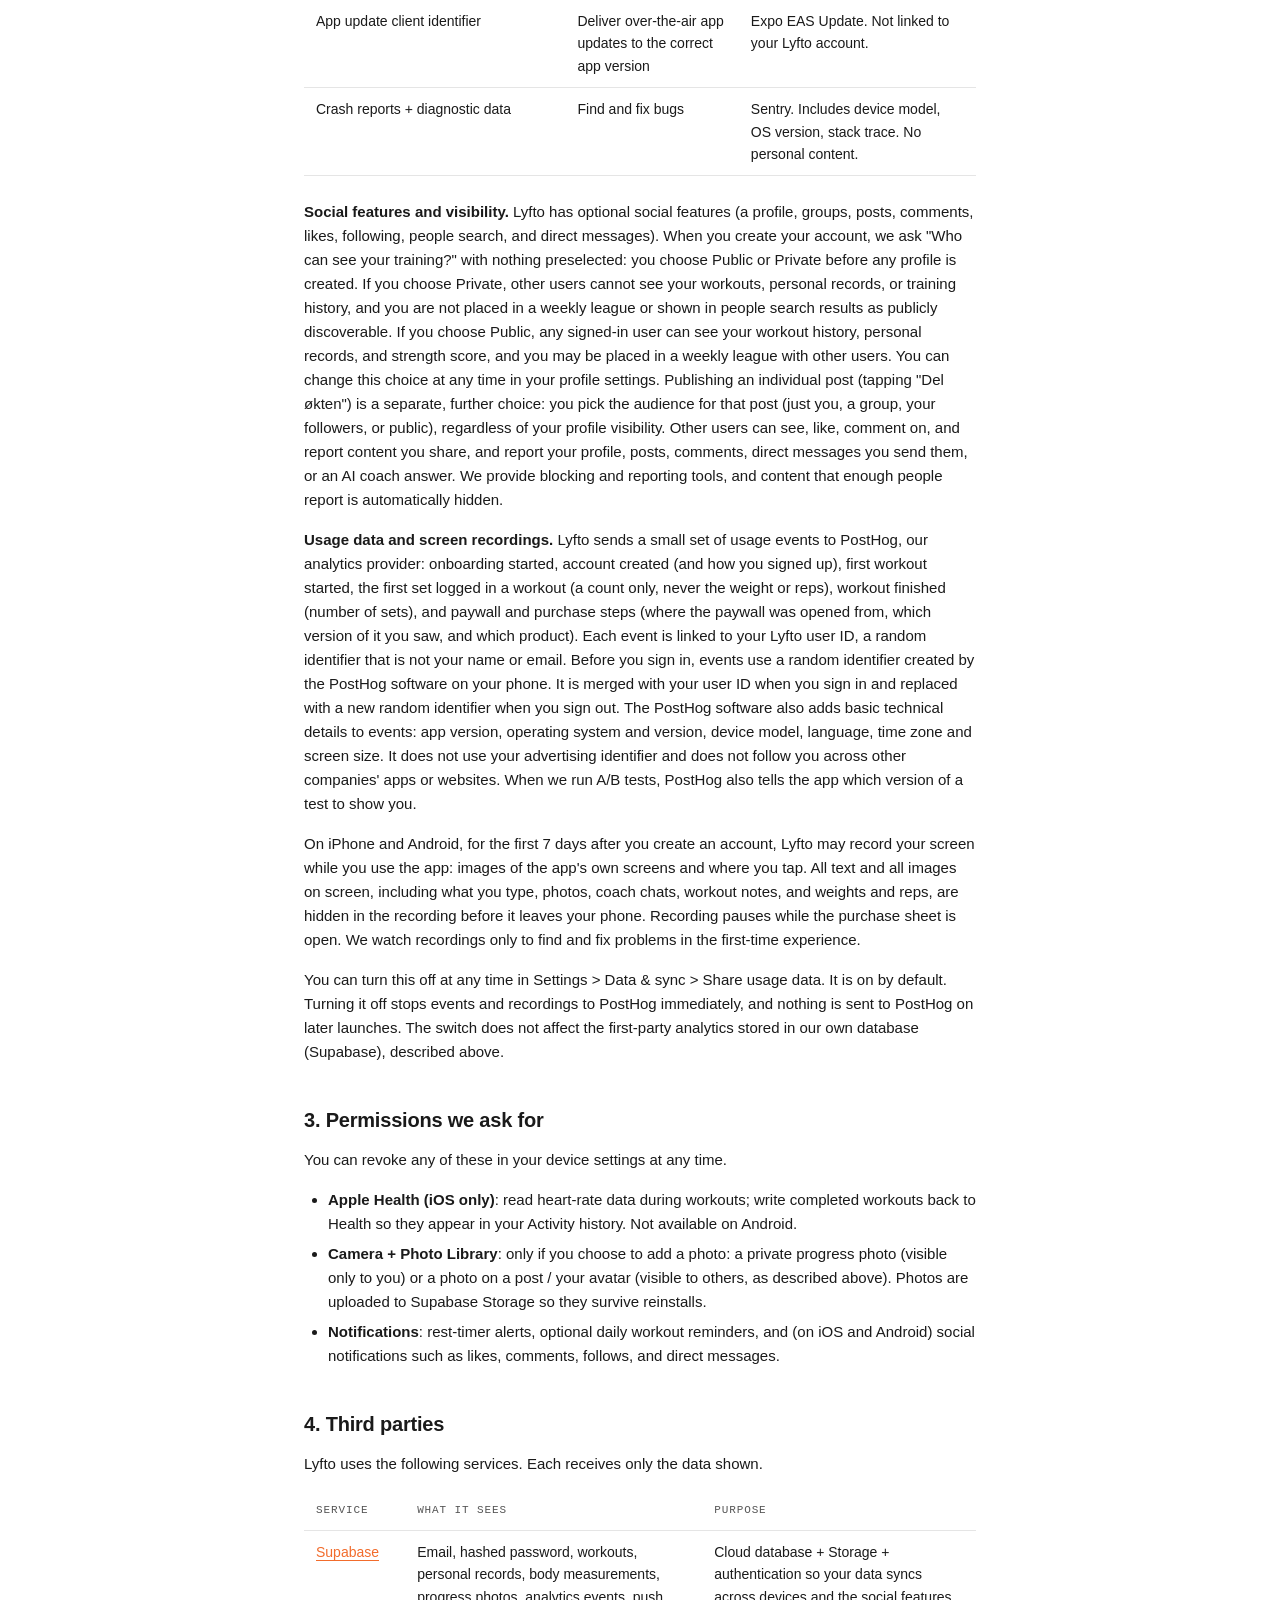
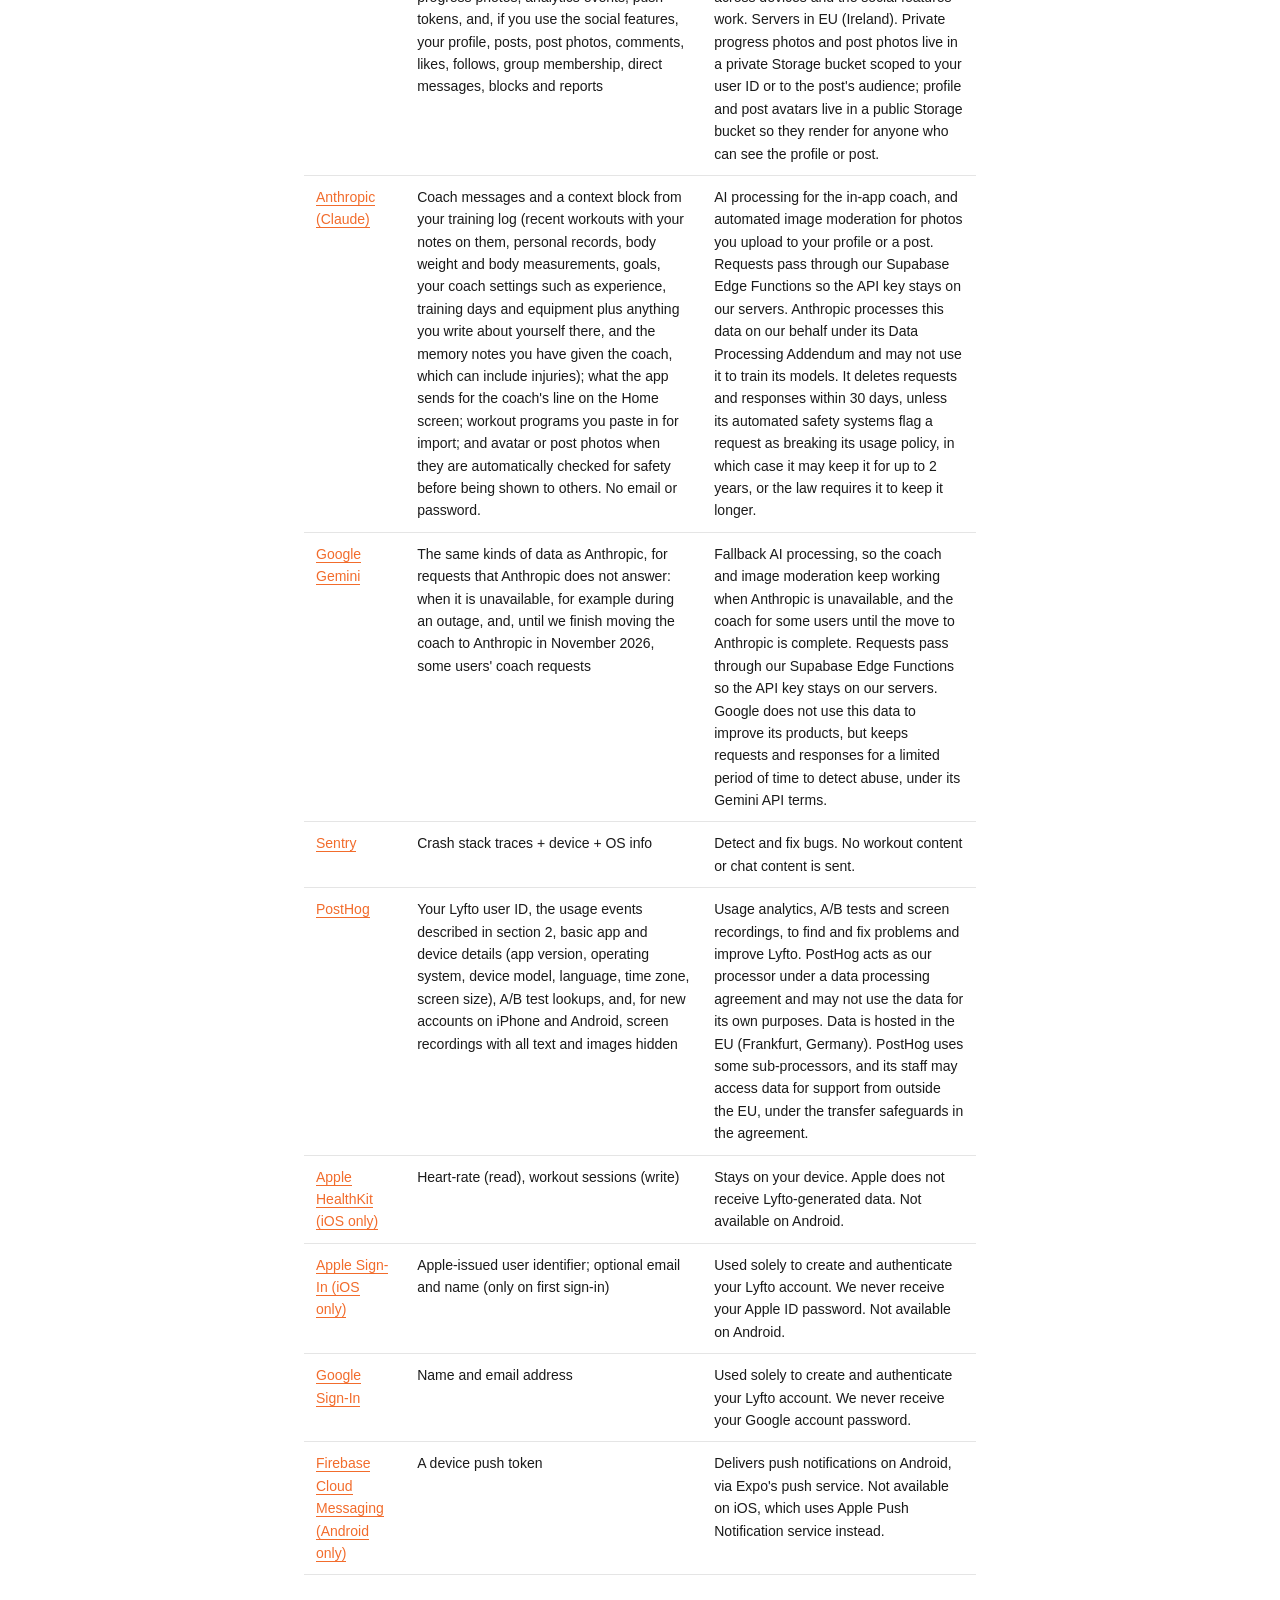
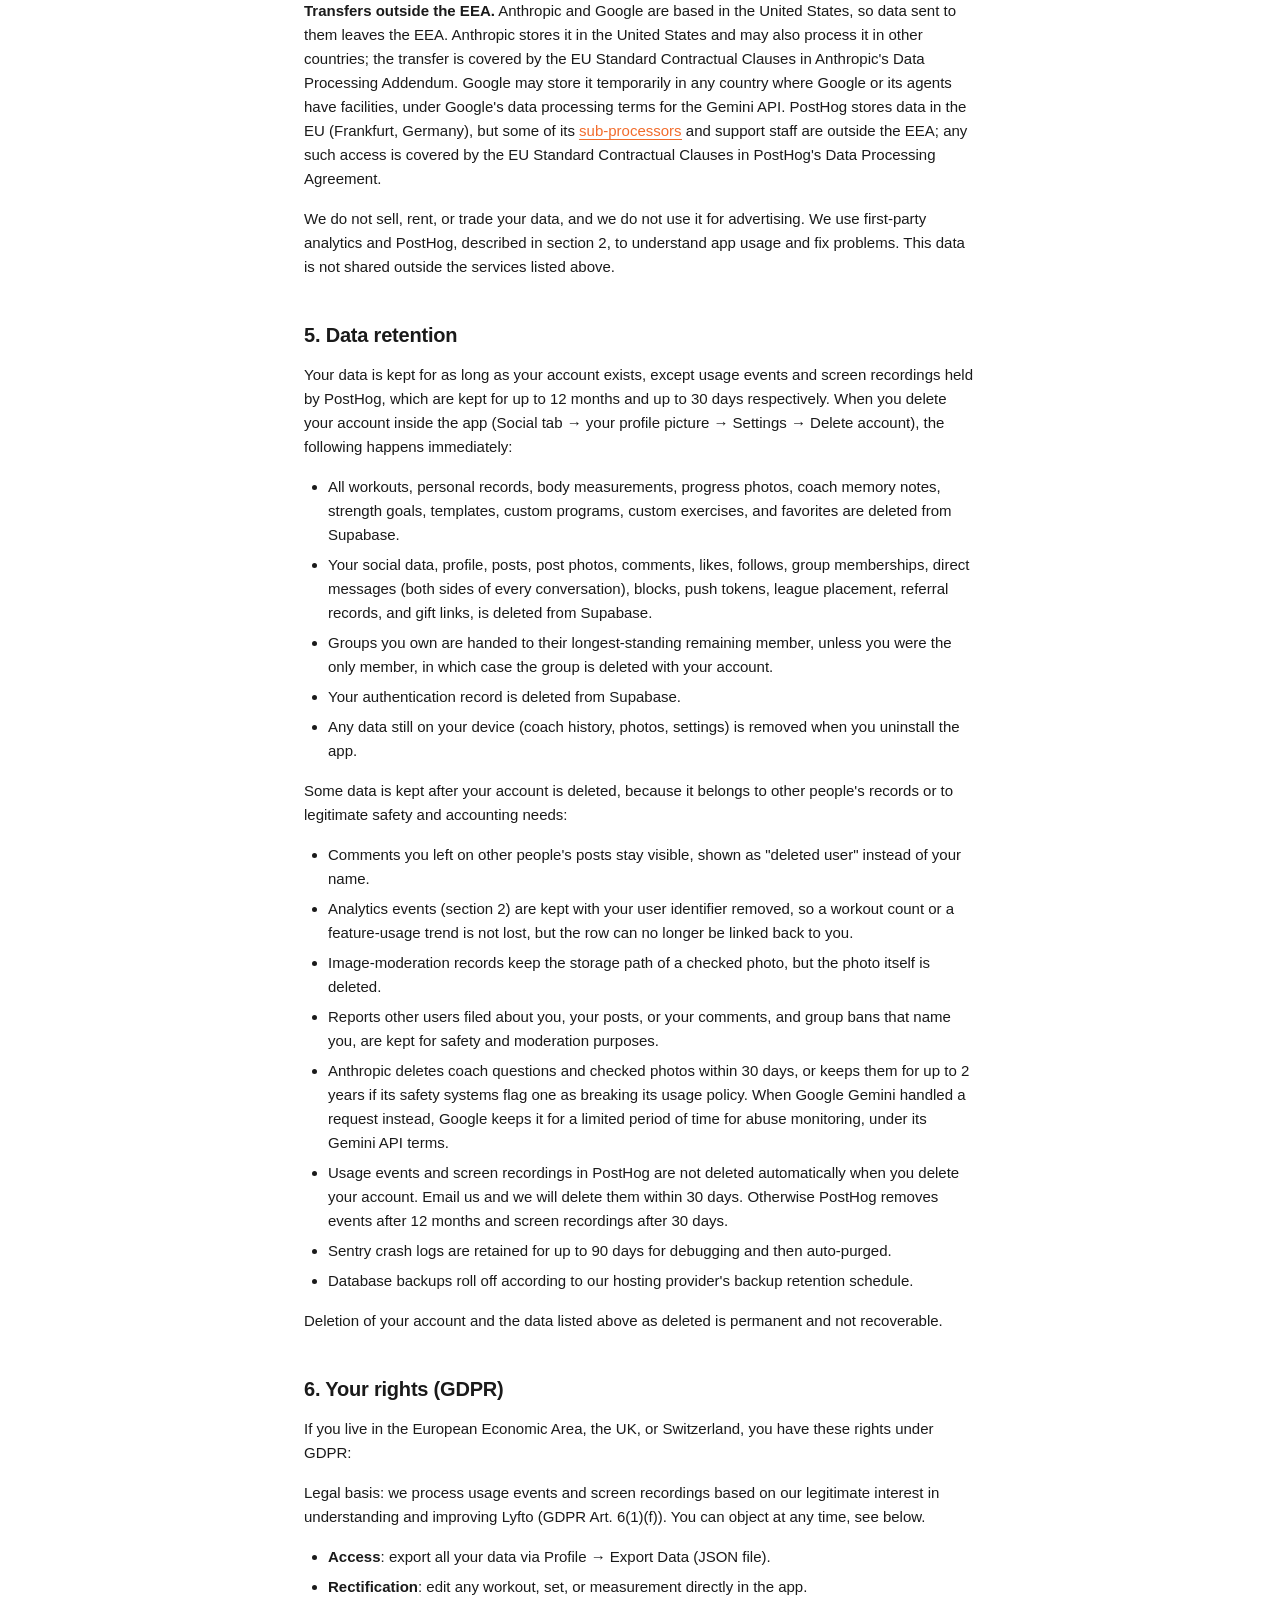
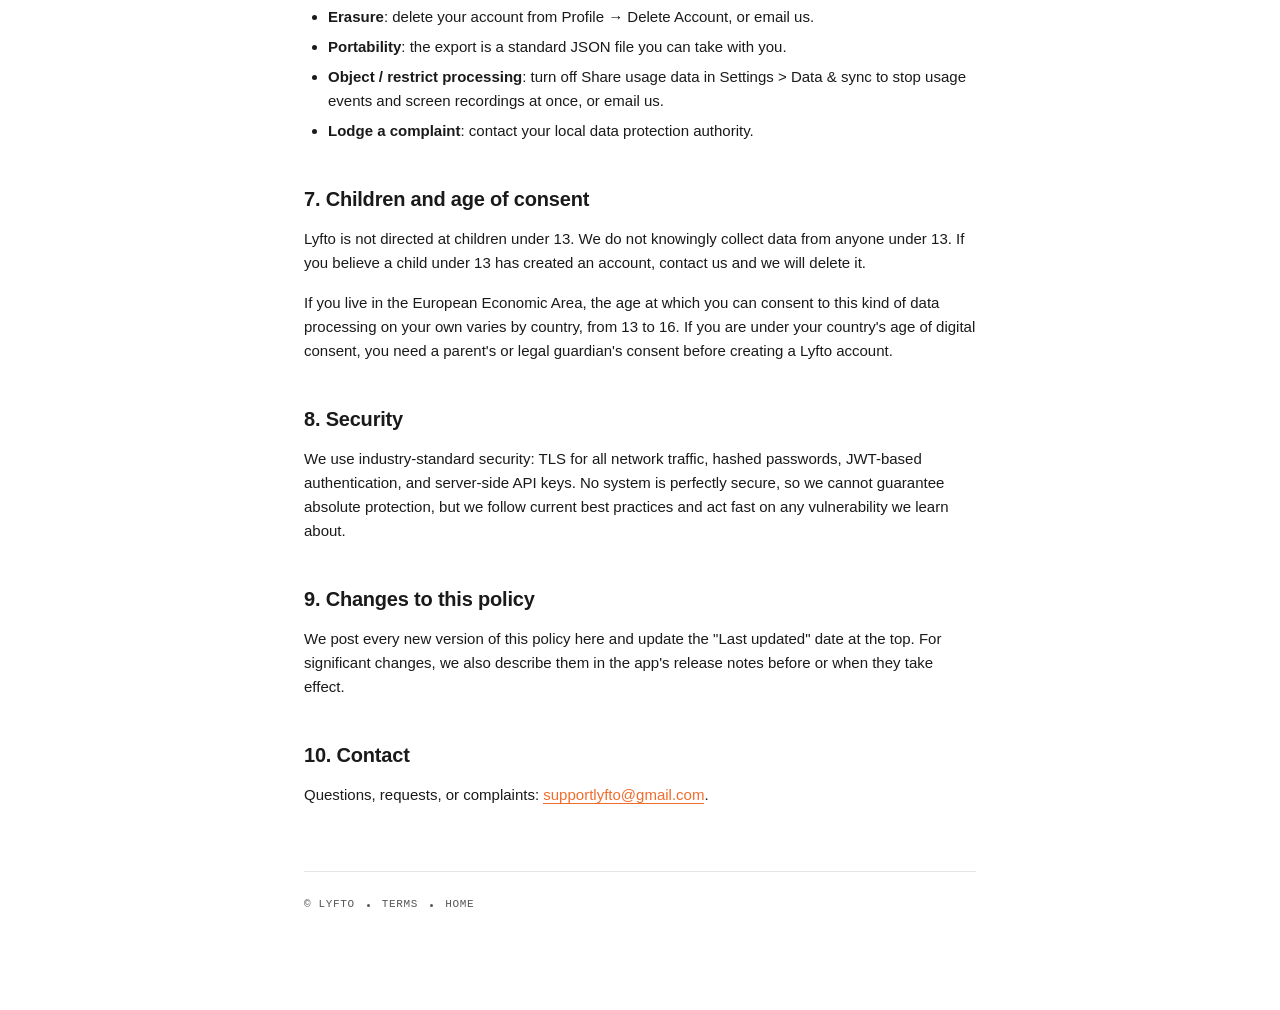
==== commit 0627ca7e: "privacy: section 9 describes how changes are announced (release notes) Co-Authored-By: Claude Opus 5" ====
--- a/privacy.html
+++ b/privacy.html
@@ -261,7 +261,7 @@
   <p>We use industry-standard security: TLS for all network traffic, hashed passwords, JWT-based authentication, and server-side API keys. No system is perfectly secure, so we cannot guarantee absolute protection, but we follow current best practices and act fast on any vulnerability we learn about.</p>
 
   <h2>9. Changes to this policy</h2>
-  <p>If we change this policy in a way that affects your rights, we will notify you in the app before the change takes effect. The "Last updated" date at the top always reflects the current version.</p>
+  <p>We post every new version of this policy here and update the "Last updated" date at the top. For significant changes, we also describe them in the app's release notes before or when they take effect.</p>
 
   <h2>10. Contact</h2>
   <p>Questions, requests, or complaints: <a href="mailto:supportlyfto@gmail.com">supportlyfto@gmail.com</a>.</p>
